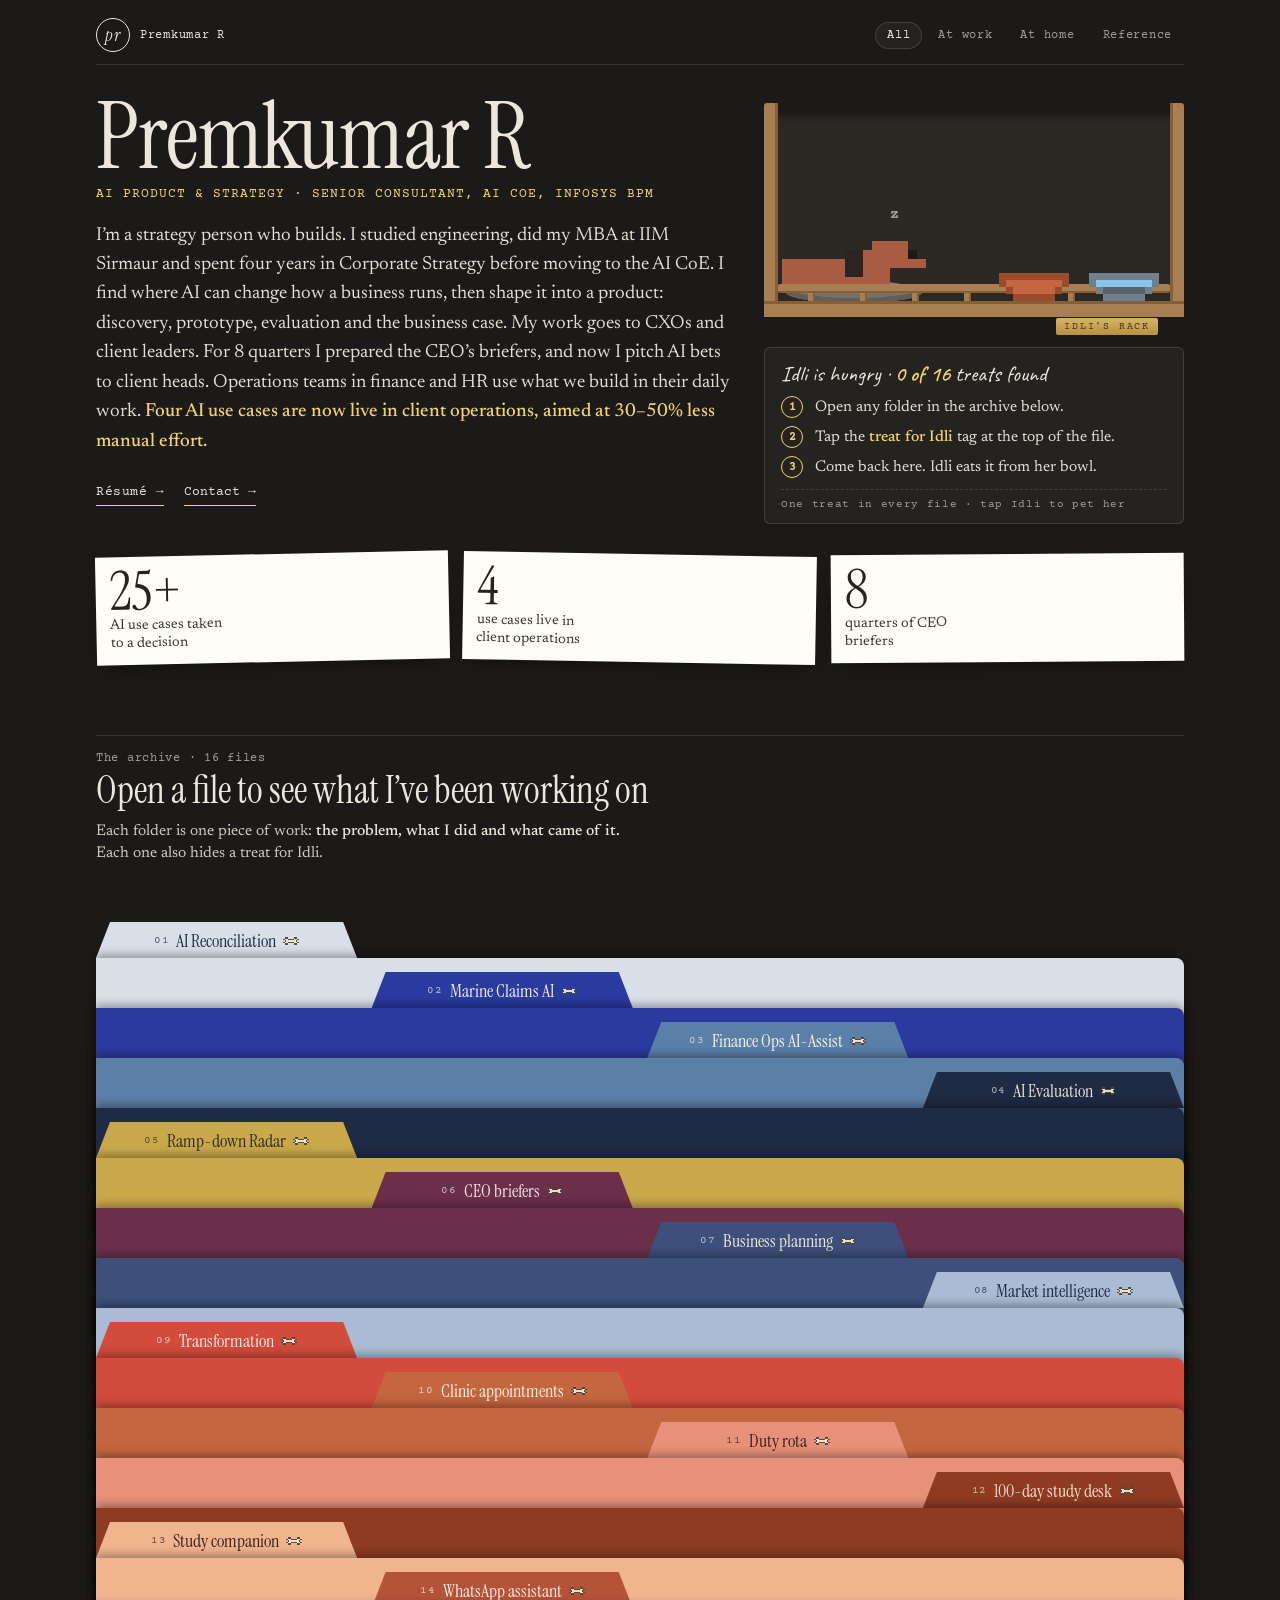
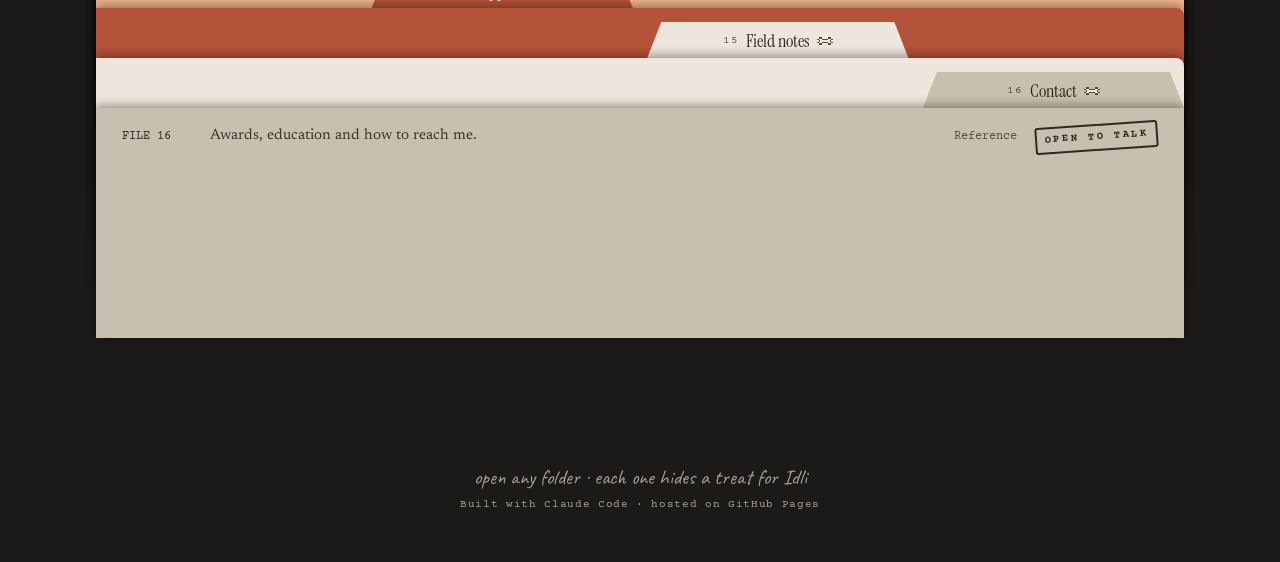
==== archive/index.html @ 4a716073 "Archive hero: one-paragraph bio level with Idli's column; proof cards in a full-width row; steadier " ====
<!doctype html>
<html lang="en">
<head>
<meta charset="utf-8">
<meta name="viewport" content="width=device-width, initial-scale=1, viewport-fit=cover">
<title>Premkumar's Files</title>
<meta name="claude:viewport-fit-sides" content="cover">
<meta name="description" content="Premkumar R — AI Product & Strategy. Senior Consultant, AI CoE at Infosys BPM. An archive of the AI products, agents, prototypes and side builds he has made, one file each.">
<meta property="og:type" content="website">
<meta property="og:title" content="Premkumar R — the files">
<meta property="og:description" content="AI products, agents and strategy at work, and small apps built at home. One file per project.">
<meta property="og:url" content="https://rpremkumar56.github.io/portfolio/archive/">
<meta name="twitter:card" content="summary">
<link rel="preconnect" href="https://fonts.googleapis.com">
<link rel="preconnect" href="https://fonts.gstatic.com" crossorigin>
<link rel="stylesheet" href="https://fonts.googleapis.com/css2?family=Caveat:wght@400;600;700&family=Courier+Prime:wght@400;700&family=Instrument+Serif:ital@0;1&family=Newsreader:ital,opsz,wght@0,6..72,400;0,6..72,500;1,6..72,400&display=swap">
<style>
/* Layout: a dark archive room. Coloured folders stack like a drawer, tabs staggered; one opens into a paper file with clipped attachments and side tabs. */
:root{
  color-scheme: dark;
  --bg:#1b1a18; --bg-2:#25231f; --line:rgba(236,230,220,.14);
  --ink-on-dark:#ece6dc; --muted:#a39d92;
  --paper:#f6f2e9; --paper-2:#fffdf8; --graphite:#3a3731; --graphite-soft:#7d776d;
  --ink:#2b3a9e; --terra:#c4663f; --receipt:#f1d36b;
  --wood:#a87e52; --wood-dark:#845f38;
  --hl:rgba(255,221,84,.62);
  --display:"Instrument Serif","Times New Roman",serif;
  --body:"Newsreader",Georgia,"Times New Roman",serif;
  --hand:"Caveat","Segoe Print","Comic Sans MS",cursive;
  --type:"Courier Prime","Courier New",monospace;
}
*{box-sizing:border-box}
html{min-height:100%}
body{margin:0;min-height:100%;background:var(--bg);color:var(--ink-on-dark);font-family:var(--body);-webkit-font-smoothing:antialiased}
body.viewing{overflow:hidden}
[hidden]{display:none!important}
button{font:inherit;color:inherit}
:focus-visible{outline:2px solid #f1d36b;outline-offset:3px}
a{color:inherit}

/* ---------- top ---------- */
.room{max-width:1120px;margin:0 auto;padding-top:calc(18px + env(safe-area-inset-top,0px));padding-bottom:calc(40px + env(safe-area-inset-bottom,0px));
  padding-left:max(16px,env(safe-area-inset-left,0px));padding-right:max(16px,env(safe-area-inset-right,0px))}
.nav{display:flex;align-items:center;justify-content:space-between;gap:12px;flex-wrap:wrap;font-family:var(--type);font-size:12px;letter-spacing:.06em;color:var(--muted);border-bottom:1px solid var(--line);padding-bottom:12px}
.mono{display:flex;align-items:center;gap:10px;color:var(--ink-on-dark)}
.mono .seal{width:34px;height:34px;border-radius:50%;border:1.5px solid currentColor;display:grid;place-items:center;font-family:var(--display);font-style:italic;font-size:17px}
.chips{display:flex;gap:4px;flex-wrap:wrap;min-width:0}
.chip{background:none;border:1px solid transparent;border-radius:999px;padding:6px 11px;cursor:pointer;color:var(--muted);font-family:var(--type);font-size:12px;letter-spacing:.06em}
.chip:hover{color:var(--ink-on-dark)}
.chip[aria-pressed="true"]{border-color:var(--line);color:var(--ink-on-dark);background:var(--bg-2)}
.resume{color:var(--ink-on-dark);text-decoration:none;border-bottom:1px solid var(--muted);padding-bottom:1px}
.hero{display:flex;justify-content:space-between;align-items:flex-start;gap:24px 32px;flex-wrap:wrap;margin-top:30px}
.hero-main{min-width:0;flex:1 1 420px}
.crumb{font-family:var(--type);font-size:12px;letter-spacing:.06em;color:var(--muted)}
.hero h1{font-family:var(--display);font-weight:400;font-size:clamp(48px,7.4vw,92px);line-height:.92;margin:0;letter-spacing:-.01em}
.role{margin:.55em 0 0;font-family:var(--type);font-size:12.5px;letter-spacing:.08em;text-transform:uppercase;color:var(--receipt)}
.bio{margin:20px 0 0;max-width:64ch;font-size:clamp(16.5px,1.6vw,19px);line-height:1.55;color:#e4ded3;text-wrap:pretty}
.bio b{font-weight:500;color:var(--receipt)}
.story{margin:22px 0 0;display:grid;gap:0;max-width:640px;border-top:1px solid var(--line)}
.story > div{display:grid;grid-template-columns:132px minmax(0,1fr);gap:18px;padding:11px 0;border-bottom:1px solid var(--line)}
.story dt{font-family:var(--type);font-size:11px;letter-spacing:.12em;text-transform:uppercase;color:var(--muted);padding-top:4px}
.story dd{margin:0;font-size:clamp(16px,1.75vw,18.5px);line-height:1.42;color:#e9e3d8}
.story dd b{font-weight:500;color:var(--receipt)}
.proof{display:flex;gap:14px;flex-wrap:wrap;margin-top:22px}
.proof-row{margin-top:30px}
.proof-row .pf{flex:1 1 0;min-width:150px}
.pf{background:var(--paper-2);color:#26231f;padding:10px 14px 12px;min-width:112px;box-shadow:0 8px 18px -10px rgba(0,0,0,.6);transform:rotate(-1.2deg)}
.pf:nth-child(2){transform:rotate(1deg)}
.pf:nth-child(3){transform:rotate(-.4deg)}
.pf-num{display:block;font-family:var(--display);font-size:clamp(40px,4.6vw,54px);line-height:.95}
.pf-lbl{display:block;font-size:14px;line-height:1.25;color:#3a3731;max-width:15ch}
.ctas{display:flex;gap:10px 20px;flex-wrap:wrap;margin-top:22px;font-family:var(--type);font-size:13px;letter-spacing:.04em}
.ctas a,.ctas button{color:var(--ink-on-dark);text-decoration:none;border:0;background:none;cursor:pointer;padding:6px 0;border-bottom:1.5px solid var(--receipt)}
.drawer-head{display:flex;align-items:baseline;justify-content:space-between;gap:8px 20px;flex-wrap:wrap;margin-top:72px;border-top:1px solid var(--line);padding-top:16px}
.drawer-head h2{font-family:var(--display);font-weight:400;font-size:clamp(28px,3.4vw,38px);margin:0}
.drawer-line{margin:6px 0 0;max-width:60ch;font-size:15.5px;line-height:1.45;color:#cfc9be}
.drawer-line b{font-weight:500;color:var(--ink-on-dark)}

/* ---------- Idli's rack ---------- */
.idli-col{flex:0 1 420px;min-width:0;width:min(420px,100%);margin-top:8px}
.rack{position:relative;width:100%;height:214px;margin-bottom:30px}
.feed{background:var(--bg-2);border:1px solid var(--line);border-radius:6px;padding:14px 16px 12px}
.steps{list-style:none;margin:10px 0 0;padding:0;display:grid;gap:8px}
.steps li{display:grid;grid-template-columns:24px minmax(0,1fr);gap:10px;align-items:baseline;font-size:15.5px;line-height:1.35;color:#e4ded3}
.steps .sn{display:inline-grid;place-items:center;width:22px;height:22px;border-radius:50%;border:1.5px solid var(--receipt);color:var(--receipt);font-family:var(--type);font-size:11.5px;font-weight:700;transform:translateY(-1px)}
.steps b{font-weight:500;color:var(--receipt)}
.feed-foot{margin:10px 0 0;padding-top:8px;border-top:1px dashed var(--line);font-family:var(--type);font-size:11px;letter-spacing:.06em;color:var(--muted)}
.rack-back{position:absolute;left:10px;right:10px;top:10px;bottom:16px;background:#2c2924;border-radius:3px 3px 0 0;box-shadow:inset 0 8px 12px -8px rgba(0,0,0,.6)}
.rack-wall{position:absolute;bottom:0;top:0;width:14px;background:var(--wood);box-shadow:inset -3px 0 0 var(--wood-dark)}
.rack-wall.l{left:0;border-radius:3px 0 0 0}
.rack-wall.r{right:0;border-radius:0 3px 0 0;box-shadow:inset 3px 0 0 var(--wood-dark)}
.rack-floor{position:absolute;left:0;right:0;bottom:0;height:16px;background:var(--wood);border-top:3px solid var(--wood-dark)}
.cushion{position:absolute;left:22px;bottom:14px;width:136px;height:22px;border-radius:50%;background:#77716a;box-shadow:inset 0 -5px 0 #625d57,inset 0 4px 0 #8d877f}
.idli{position:absolute;left:0;bottom:22px;width:144px;height:90px;padding:0;border:0;background:none;cursor:pointer;touch-action:manipulation}
.idli canvas{width:100%;height:100%;image-rendering:pixelated;image-rendering:crisp-edges;display:block}
.rail{position:absolute;left:14px;right:14px;bottom:16px;height:17px;pointer-events:none;
  background:repeating-linear-gradient(90deg,transparent 0 30px,var(--wood) 30px 35px,var(--wood-dark) 35px 37px,transparent 37px 52px)}
.rail::after{content:"";position:absolute;left:0;right:0;top:0;height:7px;background:var(--wood);border-bottom:2px solid var(--wood-dark);border-radius:2px}
.bowl{position:absolute;bottom:16px;image-rendering:pixelated;image-rendering:crisp-edges;pointer-events:none}
.bowltag{position:absolute;bottom:58px;font-family:var(--type);font-weight:700;font-size:11px;color:var(--receipt);pointer-events:none}
.treatline{margin:0;font-family:var(--hand);font-size:22px;line-height:1.15;color:var(--ink-on-dark)}
.treatline b{color:var(--receipt);font-weight:600}
.tab .tb{width:16px;height:8px;image-rendering:pixelated;flex:none;opacity:.95}
.treat{position:absolute;top:-46px;right:56px;z-index:2;display:flex;align-items:center;gap:10px;background:var(--paper-2);color:var(--graphite);border:0;cursor:pointer;
  padding:8px 14px 8px 10px;font-family:var(--hand);font-size:19px;line-height:1;box-shadow:0 6px 14px -6px rgba(0,0,0,.5);transform:rotate(-2deg);transition:transform .2s}
.treat:hover{transform:rotate(-2deg) translateY(-3px)}
.treat img{width:40px;height:20px;image-rendering:pixelated}
.treat.got{cursor:default;opacity:.6;transform:rotate(-2deg)}
.treatfly{position:fixed;z-index:9;width:40px;height:20px;image-rendering:pixelated;pointer-events:none}
.tbub{position:absolute;bottom:34px;left:50%;transform:translateX(-50%) rotate(-2deg);font-family:var(--hand);font-size:18px;color:var(--receipt);white-space:nowrap;opacity:0;transition:opacity .3s}
.tbub.show{opacity:1}
.plate{position:absolute;right:26px;bottom:-1px;transform:translateY(100%);font-family:var(--type);font-size:10px;letter-spacing:.18em;background:linear-gradient(#d6b46a,#b8913f);color:#4a3514;padding:3px 8px;border-radius:2px}
.heart{position:absolute;width:28px;height:24px;image-rendering:pixelated;pointer-events:none;animation:float 1.3s ease-out forwards}
@keyframes float{from{transform:translate(-50%,0) scale(.7);opacity:1}to{transform:translate(-50%,-70px) scale(1.1);opacity:0}}
.zz{position:absolute;font-family:var(--type);font-weight:700;font-size:15px;color:var(--muted);pointer-events:none;animation:zz 2.4s ease-in-out infinite}
@keyframes zz{0%{transform:translate(0,0);opacity:0}30%{opacity:1}100%{transform:translate(14px,-26px);opacity:0}}

/* ---------- the drawer of folders ---------- */
.drawer{position:relative;isolation:isolate;z-index:0;margin-top:56px;--step:50px;--tabh:36px;--peek:104px;--bh:230px}
.folder{position:absolute;left:0;right:0;top:0;height:var(--bh);transform:translateY(calc(var(--y,0)*1px));transition:transform .42s cubic-bezier(.2,.75,.2,1),opacity .3s;will-change:transform}
.folder .fb{position:absolute;inset:0;background:var(--c);border-radius:0 8px 0 0;box-shadow:0 -3px 10px rgba(0,0,0,.35);overflow:hidden}
.folder .tab{position:absolute;bottom:100%;left:var(--tx);width:var(--tw);height:var(--tabh);background:var(--c);color:var(--fg);border:0;cursor:pointer;
  clip-path:polygon(14px 0,calc(100% - 14px) 0,100% 100%,0 100%);display:flex;align-items:center;justify-content:center;gap:7px;padding:2px 17px 0;
  font-family:var(--display);font-size:18px;white-space:nowrap;overflow:hidden}
.tab .fno{font-family:var(--type);font-size:10.5px;letter-spacing:.08em;opacity:.75;flex:none}
.tab .tl{overflow:hidden;text-overflow:ellipsis;min-width:0}
.folder:hover .fb,.folder.peek .fb{filter:brightness(1.05)}
.folder.peek .meta,.folder.front .meta{opacity:1}
.meta{opacity:0;transition:opacity .25s;display:grid;grid-template-columns:70px minmax(0,1fr) auto auto;align-items:baseline;gap:18px;padding:16px 26px;color:var(--fg);font-family:var(--type);font-size:12px;line-height:1.45}
.meta .one{font-family:var(--body);font-size:15px;opacity:.92}
.meta .when{opacity:.75;white-space:nowrap}
.meta .open{font-family:var(--hand);font-size:19px;white-space:nowrap}
.folder .stamp{color:var(--fg);border-color:currentColor}
.drawer.filtered .folder.out{opacity:0;pointer-events:none}
.hint{margin:22px 0 0;text-align:center;font-family:var(--hand);font-size:21px;color:var(--muted)}
.foot{margin-top:8px;text-align:center;font-family:var(--type);font-size:11px;letter-spacing:.06em;color:var(--muted)}

/* stamps */
.stamp{display:inline-block;font-family:var(--type);font-weight:700;font-size:10.5px;letter-spacing:.16em;text-transform:uppercase;padding:.35em .7em;border:2px solid currentColor;border-radius:3px;transform:rotate(-4deg);white-space:nowrap}
.s-live{color:#4d6b2f}.s-proto{color:var(--ink)}.s-wait{color:var(--terra)}.s-idea{color:var(--graphite)}

/* flying folder (drawer ⇄ file) */
.flyer{position:fixed;z-index:8;border-radius:0 10px 10px 10px;box-shadow:0 30px 60px -20px rgba(0,0,0,.6);pointer-events:none;transform-origin:0 0;will-change:transform,opacity}

/* ---------- file view ---------- */
#fv{position:fixed;inset:0;z-index:6;background:var(--bg);overflow-y:auto;overscroll-behavior:contain;opacity:0;transition:opacity .28s ease;-webkit-overflow-scrolling:touch}
#fv.show{opacity:1}
.fv-wrap{max-width:1160px;margin:0 auto;padding-top:calc(14px + env(safe-area-inset-top,0px));padding-bottom:calc(120px + env(safe-area-inset-bottom,0px));
  padding-left:max(16px,env(safe-area-inset-left,0px));padding-right:max(16px,env(safe-area-inset-right,0px))}
.fv-bar{display:flex;align-items:center;justify-content:space-between;gap:10px;flex-wrap:wrap;font-family:var(--type);font-size:12px;color:var(--muted);border-bottom:1px solid var(--line);padding-bottom:10px}
.back{display:inline-flex;align-items:center;gap:8px;background:var(--ink-on-dark);color:var(--bg);border:0;border-radius:999px;cursor:pointer;font-family:var(--type);font-weight:700;font-size:13.5px;letter-spacing:.04em;padding:10px 16px 10px 12px;box-shadow:0 4px 14px rgba(0,0,0,.35)}
.back:hover{background:#fff}
.back svg{width:18px;height:18px}
.fv-bar{position:sticky;top:0;z-index:3;background:var(--bg);padding-top:calc(10px + env(safe-area-inset-top,0px));margin-top:calc(-10px - env(safe-area-inset-top,0px))}
.backlow{margin:40px auto 0;display:flex}
.fv-crumb{flex:1;min-width:0;white-space:nowrap;overflow:hidden;text-overflow:ellipsis}
.fv-head{display:grid;grid-template-columns:minmax(0,1fr) auto;gap:16px 32px;align-items:end;margin:26px 0 64px}
.fv-head h1{font-family:var(--display);font-weight:400;font-size:clamp(40px,6.6vw,80px);line-height:.95;margin:0;text-wrap:balance}
.fv-side{font-family:var(--type);font-size:12px;line-height:1.6;color:var(--muted);text-align:right}
.fv-side .stamp{margin-top:8px}
.panel-wrap{position:relative;padding-right:48px}
.panel{position:relative;background:var(--c);border-radius:0 10px 10px 10px;padding:38px clamp(18px,4vw,54px) 54px;min-height:420px}
.panel::before{content:attr(data-label);position:absolute;bottom:100%;left:0;height:34px;padding:8px 26px 0;background:var(--c);color:var(--fg);font-family:var(--display);font-size:18px;white-space:nowrap;
  clip-path:polygon(0 0,calc(100% - 14px) 0,100% 100%,0 100%);min-width:220px}
.doc{display:grid;grid-template-columns:minmax(0,1fr) 270px;gap:26px;align-items:start}
.sheet{position:relative;background:var(--paper);color:var(--graphite);padding:46px clamp(20px,4vw,48px) 52px clamp(56px,7vw,92px);box-shadow:0 2px 0 rgba(0,0,0,.06),0 18px 30px -18px rgba(0,0,0,.5);
  background-image:url("data:image/svg+xml,%3Csvg xmlns='http://www.w3.org/2000/svg' width='220' height='220'%3E%3Cfilter id='n'%3E%3CfeTurbulence type='fractalNoise' baseFrequency='.85' numOctaves='3' stitchTiles='stitch'/%3E%3CfeColorMatrix values='0 0 0 0 .35 0 0 0 0 .3 0 0 0 0 .22 0 0 0 .08 0'/%3E%3C/filter%3E%3Crect width='100%25' height='100%25' filter='url(%23n)'/%3E%3C/svg%3E")}
.sheet::before{content:"";position:absolute;left:clamp(18px,2.6vw,30px);top:34px;bottom:34px;width:12px;
  background:radial-gradient(circle,#2b3a9e 0 4.5px,transparent 5px) 0 0/12px 33.3% repeat-y;opacity:.85}
.sheet-grid{display:grid;grid-template-columns:150px minmax(0,1fr);gap:30px}
.margin{font-family:var(--type);font-size:11.5px;line-height:1.55;color:var(--graphite-soft);display:grid;gap:12px;align-content:start;padding-top:8px}
.margin b{display:block;font-weight:700;color:var(--graphite);letter-spacing:.06em;font-size:10.5px;text-transform:uppercase}
.sheet h2{font-family:var(--display);font-style:italic;font-weight:400;font-size:clamp(34px,4vw,50px);line-height:1;margin:0 0 .45em;color:#26231f}
.sheet .lede{font-size:clamp(17px,1.8vw,19.5px);line-height:1.5;margin:0 0 .9em;color:#2c2924}
.sheet p{font-size:clamp(16px,1.6vw,17.5px);line-height:1.62;margin:0 0 .9em;max-width:62ch;text-wrap:pretty}
.fileno{position:absolute;top:22px;right:22px;font-family:var(--type);font-size:12px;letter-spacing:.06em;color:var(--ink);border:1.5px solid var(--ink);padding:4px 8px;transform:rotate(2deg)}
.attach{display:grid;gap:26px;align-content:start;padding-top:28px}
.clipwrap{position:relative}
.clipwrap > svg.clip{position:absolute;top:-16px;left:28px;width:18px;height:50px;z-index:2}
.exhibits{display:grid;gap:18px}
.exhibit{position:relative;display:block;background:var(--paper-2);color:#26231f;padding:16px 18px 18px;box-shadow:0 8px 18px -8px rgba(0,0,0,.5);transform:rotate(-1.4deg)}
.exhibit:nth-child(2){transform:rotate(1.2deg)}
.exhibit:nth-child(3){transform:rotate(-.6deg)}
.exhibit.lead{margin-left:-46px;padding:20px 20px 22px}
.exhibit > svg.clip{position:absolute;top:-16px;right:26px;width:18px;height:50px}
.ex-tag{display:block;font-family:var(--type);font-size:10.5px;letter-spacing:.14em;text-transform:uppercase;color:var(--terra)}
.ex-num{display:block;font-family:var(--display);font-size:clamp(46px,5.4vw,66px);line-height:.95;margin:.12em 0 .08em;letter-spacing:-.01em;font-variant-numeric:lining-nums}
.exhibit.lead .ex-num{font-size:clamp(54px,6.6vw,84px)}
.ex-lbl{display:block;font-size:16px;line-height:1.3;color:#3a3731;text-wrap:balance}
.also{margin:0;font-family:var(--type);font-size:12.5px;line-height:1.55;color:var(--fg)}
.also b{display:block;font-weight:700;letter-spacing:.14em;text-transform:uppercase;font-size:10.5px;opacity:.7;margin-bottom:2px}
.receipt{position:relative;background:var(--receipt);color:#2f2a1c;padding:16px 16px 18px;font-family:var(--type);font-size:12px;line-height:1.45;transform:rotate(1.6deg);box-shadow:0 6px 14px -6px rgba(0,0,0,.45);margin-left:-44px}
.receipt::after{content:"";position:absolute;left:0;right:0;bottom:-7px;height:7px;background:linear-gradient(-45deg,transparent 5px,var(--receipt) 0) 0 0/10px 10px repeat-x,linear-gradient(45deg,transparent 5px,var(--receipt) 0) 0 0/10px 10px repeat-x}
.receipt .rh{display:flex;justify-content:space-between;font-weight:700;letter-spacing:.14em;border-bottom:1px dashed rgba(47,42,28,.5);padding-bottom:6px;margin-bottom:6px}
.receipt dl{margin:0}
.receipt .row{display:grid;grid-template-columns:minmax(0,1fr) auto;gap:8px;align-items:baseline;padding:2px 0}
.receipt dd{margin:0;overflow:hidden;white-space:nowrap}
.receipt dd::after{content:" ................................................................";opacity:.45}
.receipt dt{font-weight:700;font-variant-numeric:tabular-nums}
.receipt .rf{border-top:1px dashed rgba(47,42,28,.5);margin-top:6px;padding-top:6px;text-align:center;letter-spacing:.1em;font-size:11px}
.figure{background:var(--paper-2);padding:12px 12px 10px;transform:rotate(-2deg);box-shadow:0 6px 14px -6px rgba(0,0,0,.45);color:var(--graphite)}
.figure .frame{aspect-ratio:4/3;display:grid;place-items:center;background:#f3efe6;position:relative;overflow:hidden}
.figure .frame::before{content:"";position:absolute;inset:16% 12% 18% 14%;background:var(--tint);opacity:.35;transform:rotate(-3deg)}
.figure svg.dd{width:90%;position:relative}
.figure figcaption{font-family:var(--type);font-size:10.5px;letter-spacing:.04em;color:var(--graphite-soft);margin-top:8px}
.card-note{background:var(--paper-2);color:var(--ink);font-family:var(--hand);font-size:22px;line-height:1.15;padding:14px 16px 16px;transform:rotate(-1.2deg);box-shadow:0 6px 14px -6px rgba(0,0,0,.45);
  background-image:repeating-linear-gradient(transparent 0 25px,rgba(43,58,158,.2) 25px 26px);background-position:0 12px}
.sidetabs{position:absolute;top:28px;right:0;width:48px;display:flex;flex-direction:column;gap:6px}
.stab{writing-mode:vertical-rl;height:150px;width:44px;border:0;cursor:pointer;background:var(--c);color:var(--fg);font-family:var(--display);font-size:16px;
  border-radius:0 10px 10px 0;padding:10px 0;white-space:nowrap;overflow:hidden;text-overflow:ellipsis;opacity:.92;transition:transform .2s}
.stab:hover{transform:translateX(3px);opacity:1}
.stab[aria-current="true"]{opacity:1;box-shadow:inset 3px 0 0 rgba(0,0,0,.2)}
.fv-nav{display:flex;justify-content:space-between;gap:12px;margin-top:34px;font-family:var(--type);font-size:12.5px}
.fv-nav button{background:none;border:0;cursor:pointer;color:var(--ink-on-dark);padding:8px 0;text-align:left;max-width:48%}
.fv-nav button:last-child{text-align:right}
.fv-nav button:disabled{opacity:.25;cursor:default}
.fv-nav small{display:block;color:var(--muted);letter-spacing:.06em}
.trailbar{position:fixed;left:0;right:0;bottom:0;z-index:7;display:flex;flex-direction:column;align-items:center;gap:2px;padding-bottom:calc(8px + env(safe-area-inset-bottom,0px));padding-top:6px;
  background:linear-gradient(transparent,rgba(27,26,24,.95) 40%);pointer-events:none}
.trail{position:relative;width:clamp(180px,46vw,460px);height:46px}
.tline{position:absolute;left:-6px;right:-6px;bottom:10px;height:6px;background:url("data:image/svg+xml,%3Csvg xmlns='http://www.w3.org/2000/svg' width='60' height='6' viewBox='0 0 60 6'%3E%3Cpath d='M0 3.4C9 2.4 15 4 24 3.2S40 2.2 48 3.5 56 3 60 3.2' fill='none' stroke='%23a39d92' stroke-width='1.2' stroke-linecap='round'/%3E%3C/svg%3E") repeat-x;background-size:60px 6px}
.tick{position:absolute;bottom:8px;width:1.4px;height:9px;background:var(--muted);transform:translateX(-50%) rotate(5deg);opacity:.6}
.tick.seen{background:var(--receipt);opacity:1}
.tdog{position:absolute;bottom:13px;left:0;transform:translateX(-50%);transition:left .75s cubic-bezier(.4,.1,.3,1)}
.tdog img{width:40px;height:25px;image-rendering:pixelated;display:block}
.tdog.right img{transform:scaleX(-1)}
.tmeta{font-family:var(--type);font-size:11px;color:var(--muted);letter-spacing:.06em}
.tip{font-family:var(--hand);font-size:18px;color:var(--muted);min-height:1.1em}
.map svg{width:100%;height:auto;display:block}
.map svg text{font-family:var(--hand);fill:#34312c}
.creds h3{font-family:var(--type);font-weight:700;font-size:11px;letter-spacing:.16em;text-transform:uppercase;color:var(--terra);margin:1.2em 0 .4em}
.creds p{margin:0 0 .35em}
.creds a{color:var(--ink)}
.nojs{max-width:720px;margin:24px auto;padding:0 16px;font-size:17px;line-height:1.5}
.nojs h2{font-family:var(--display);font-weight:400;font-size:30px;margin:1.2em 0 .3em}

@media (max-width:820px){
  .doc{grid-template-columns:minmax(0,1fr)}
  .attach{grid-template-columns:repeat(auto-fit,minmax(min(100%,240px),1fr));padding-top:0}
  .receipt{margin-left:0}
  .exhibit.lead{margin-left:0}
  .exhibits{grid-template-columns:repeat(auto-fit,minmax(min(100%,220px),1fr))}
  .sheet-grid{grid-template-columns:minmax(0,1fr);gap:14px}
  .margin{grid-template-columns:repeat(auto-fit,minmax(130px,1fr));padding-top:0}
  .panel-wrap{padding-right:0}
  .sidetabs{position:static;width:auto;flex-direction:row;overflow-x:auto;margin-top:14px;padding-bottom:4px}
  .stab{writing-mode:horizontal-tb;height:40px;width:auto;flex:none;padding:0 16px;border-radius:0 0 10px 10px;max-width:220px}
  .fv-head{grid-template-columns:minmax(0,1fr)}
  .fv-side{text-align:left}
  .tip{display:none}
}
@media (max-width:640px){
  .nav{flex-wrap:nowrap;gap:10px}
  .mono{flex:none}
  .mono .name{display:none}
  .chips{flex-wrap:nowrap;overflow-x:auto;scrollbar-width:none;-webkit-mask-image:linear-gradient(90deg,#000 85%,transparent)}
  .chips::-webkit-scrollbar{display:none}
  .chip{flex:none}
  .hero{margin-top:20px}
  .rack{height:108px;margin-bottom:30px}
  .idli-col{width:100%;flex-basis:100%;margin-top:0}
  .cushion{width:100px}
  .proof{gap:10px}
  .story > div{grid-template-columns:minmax(0,1fr);gap:2px;padding:10px 0}
  .story dt{padding-top:0}
  .pf{min-width:0;flex:1 1 0;padding:9px 10px 10px}
  .pf-lbl{font-size:12.5px}
  .drawer-head{margin-top:52px}
  .treat{position:static;margin:0 0 14px;transform:none}
  .treat:hover{transform:none}
  .drawer{--step:54px;--peek:0px;--bh:150px}
  .meta{grid-template-columns:minmax(0,1fr) auto;gap:6px 12px;padding:14px 16px}
  .meta .fn,.meta .open{display:none}
  .folder .tab{font-size:17px}
  .rack{width:100%}
  .panel{padding:30px 14px 34px}
  .sheet{padding:40px 18px 36px 44px}
  .sheet::before{left:14px}
  .fileno{top:12px;right:12px}
}
@media (prefers-reduced-motion:reduce){
  *,*::before,*::after{animation-duration:.01s!important;transition-duration:.01s!important}
}
</style>
</head>
<body>
<main class="room" id="room">
  <nav class="nav" aria-label="Archive">
    <span class="mono"><span class="seal">pr</span><span class="name">Premkumar R</span></span>
    <span class="chips" role="group" aria-label="Show files">
      <button type="button" class="chip" data-col="all" aria-pressed="true">All</button>
      <button type="button" class="chip" data-col="work" aria-pressed="false">At work</button>
      <button type="button" class="chip" data-col="home" aria-pressed="false">At home</button>
      <button type="button" class="chip" data-col="ref" aria-pressed="false">Reference</button>
    </span>
  </nav>
  <div class="hero">
    <div class="hero-main">
      <h1>Premkumar R</h1>
      <p class="role">AI Product &amp; Strategy · Senior Consultant, AI CoE, Infosys BPM</p>
      <p class="bio">I’m a strategy person who builds. I studied engineering, did my MBA at IIM Sirmaur and spent four years in Corporate Strategy before moving to the AI CoE. I find where AI can change how a business runs, then shape it into a product: discovery, prototype, evaluation and the business case. My work goes to CXOs and client leaders. For 8 quarters I prepared the CEO’s briefers, and now I pitch AI bets to client heads. Operations teams in finance and HR use what we build in their daily work. <b>Four AI use cases are now live in client operations, aimed at 30–50% less manual effort.</b></p>
      <div class="ctas"><a href="https://rpremkumar56.github.io/portfolio/work.html">Résumé →</a><button type="button" id="contactCta">Contact →</button></div>
    </div>
    <aside class="idli-col" aria-label="Idli the pixel dachshund">
    <div class="rack" id="rack">
      <div class="rack-back"></div><div class="cushion"></div>
      <button type="button" class="idli" id="idli" aria-label="Pet Idli, the pixel dachshund"><canvas id="idliCanvas" width="16" height="10"></canvas></button>
      <div class="bowls-slot"></div><div class="rail"></div><div class="rack-wall l"></div><div class="rack-wall r"></div><div class="rack-floor"></div>
      <canvas class="bowl" id="bowlFood" width="12" height="6" aria-hidden="true"></canvas><canvas class="bowl" id="bowlWater" width="12" height="6" aria-hidden="true"></canvas><span class="bowltag" id="bowlTag"></span>
      <span class="plate">IDLI'S RACK</span>
    </div>
    <div class="feed">
      <p class="treatline" id="treatLine" aria-live="polite"></p>
      <ol class="steps">
        <li><span class="sn">1</span><span>Open any folder in the archive below.</span></li>
        <li><span class="sn">2</span><span>Tap the <b>treat for Idli</b> tag at the top of the file.</span></li>
        <li><span class="sn">3</span><span>Come back here. Idli eats it from her bowl.</span></li>
      </ol>
      <p class="feed-foot">One treat in every file · tap Idli to pet her</p>
    </div>
    </aside>
  </div>
      <div class="proof proof-row" aria-label="In numbers">
        <div class="pf"><span class="pf-num">25+</span><span class="pf-lbl">AI use cases taken to a decision</span></div>
        <div class="pf"><span class="pf-num">4</span><span class="pf-lbl">use cases live in client operations</span></div>
        <div class="pf"><span class="pf-num">8</span><span class="pf-lbl">quarters of CEO briefers</span></div>
      </div>

  <div class="drawer-head"><div><div class="crumb" id="crumb">The archive · 16 files</div><h2 id="heroTitle">Open a file to see what I’ve been working on</h2><p class="drawer-line" id="heroText"></p></div></div>
  <section class="drawer" id="drawer" aria-label="Files"></section>
  <p class="hint" id="hint">open any folder · tap Idli to say hello</p>
  <p class="foot">Built with Claude Code · hosted on GitHub Pages</p>
</main>

<section id="fv" hidden aria-label="File">
  <div class="fv-wrap">
    <div class="fv-bar">
      <button type="button" class="back" id="closeBtn"><svg viewBox="0 0 24 24" fill="none" stroke="currentColor" stroke-width="2.2" stroke-linecap="round" stroke-linejoin="round"><path d="M15 18l-6-6 6-6"/></svg>All files</button>
      <span class="fv-crumb" id="fvCrumb"></span>
    </div>
    <div class="fv-head"><h1 id="fvTitle"></h1><div class="fv-side" id="fvSide"></div></div>
    <div class="panel-wrap"><button type="button" class="treat" id="treatBtn" hidden><img alt="" id="treatImg"><span id="treatTxt">a treat for Idli · tap to keep it</span></button><div class="panel" id="panel"><div class="doc" id="doc"></div></div><nav class="sidetabs" id="sidetabs" aria-label="Other files in this drawer"></nav></div>
    <div class="fv-nav"><button type="button" id="prevBtn"></button><button type="button" id="nextBtn"></button></div>
    <button type="button" class="back backlow" id="closeBtn2"><svg viewBox="0 0 24 24" fill="none" stroke="currentColor" stroke-width="2.2" stroke-linecap="round" stroke-linejoin="round"><path d="M15 18l-6-6 6-6"/></svg>Back to all files</button>
  </div>
  <div class="trailbar" aria-hidden="true">
    <div class="trail"><div class="tline"></div><div id="tmarks"></div><div class="tdog" id="tdog"><img id="tdogImg" alt=""><span class="tbub" id="tbub"></span></div></div>
    <div class="tmeta" id="tmeta"></div>
    <div class="tip" id="tip"></div>
  </div>
</section>

<noscript>
  <div class="nojs">
    <h2>At work</h2><p>Senior Consultant, AI CoE at Infosys BPM (Feb 2026 – now). I lead an AI Squad: 9 accounts, 25+ use cases, 20 prototypes. Files: AI Reconciliation (live in 4 use cases), Marine Claims AI, Finance Ops AI-Assist, multilingual AI evaluation in 5 languages, Ramp-down Radar. Corporate Strategy (May 2022 – Jan 2026): CEO briefers for 8 quarters, $1.5B+ business planning, a market intelligence system for 20+ accounts, a $10M+ transformation programme.</p>
    <h2>At home</h2><p>Clinic appointment and rota web apps, two learning apps and a WhatsApp clinic assistant, built with Claude Code and hosted on GitHub.</p>
    <p><a href="https://rpremkumar56.github.io/portfolio/work.html">Read the résumé edition</a> · r.premkumar96@gmail.com</p>
  </div>
</noscript>

<script>
(() => {
"use strict";
const REDUCED = matchMedia("(prefers-reduced-motion: reduce)").matches;
const COARSE = matchMedia("(pointer: coarse)").matches;
const INK = "#2b3a9e", GRAPHITE = "#3a3731";
const RESUME = "https://rpremkumar56.github.io/portfolio/work.html";
const $ = s => document.querySelector(s);

/* ================= CONTENT =================
   One entry per file. Thin files stay thin: a brief and, only if we have them, numbers, a figure and a note. */
const COLS = {
  work:{name:"At work", line:"Since Feb 2026 I lead a cross-functional AI Squad in the AI CoE at Infosys BPM: <b>9 accounts, 25+ use cases, 20 prototypes</b>. Before that, four years in Corporate Strategy next to the CXO office."},
  home:{name:"At home", line:"Small apps I built after hours for people I know. Each one <b>replaced paper or a habit</b>. Built with Claude Code, hosted on GitHub."},
  ref: {name:"Reference", line:"What I work with, and how to reach me."}
};
const ALL_LINE = "Each folder is one piece of work: <b>the problem, what I did and what came of it.</b> Each one also hides a treat for Idli.";
const F = [
 {col:"work", title:"AI Reconciliation", tab:"AI Reconciliation", one:"A reusable product that reconciles finance documents with AI and auditable rules.", when:"AI CoE · 2026", status:["Live","live"], c:"#d9dfe8", fg:"#1f2a44", pic:"recon", cap:"two ledgers, one rulebook",
  margin:[["Role","Co-creator"],["Team","AI CoE"],["Used in","Finance operations"]],
  body:["I co-created a reusable product for finance operations. AI extracts the data from documents. Configurable rules then reconcile it, and every decision leaves an audit trail.",
        "The same product now runs across many workflows. Each team changes the rules, not the code. Four use cases are live in client operations."],
  facts:[["4","use cases live in client operations"],["~16","workflows across 9 accounts"],["30–50%","target effort reduction"]], also:["6+ POCs delivered"]},
 {col:"work", title:"Marine Claims AI", tab:"Marine Claims AI", one:"Human-in-the-loop agents that calculate and explain contract deadlines.", when:"AI CoE · 2026", status:["Prototype","proto"], c:"#2b3a9e", fg:"#f3efe6", pic:"agents", cap:"the agent drafts, a person decides",
  margin:[["Role","Prototyped and pitched"],["Process","Marine claims"]],
  body:["A marine claims team handles more than 300 cases a month. Each case carries contract deadlines, and a missed deadline costs money.",
        "I prototyped and pitched human-in-the-loop AI agents. They calculate each contract deadline and explain how they got it. They also organise the correspondence for every case. A person reviews and decides."],
  facts:[["300+","claims cases a month"],["~$0.8M","annual time-bar exposure"]], note:"the agent drafts, a person decides"},
 {col:"work", title:"Finance Ops AI-Assist", tab:"Finance Ops AI-Assist", one:"Two AI-assist products for invoice processing and vendor queries.", when:"AI CoE · 2026", status:["Prototype","proto"], c:"#5c7fa8", fg:"#f6f3ec", pic:"recon", cap:"invoice in, answer out",
  margin:[["Role","Defined and pitched"],["Process","Invoices, vendor queries"]],
  body:["I defined and pitched two AI-assist products: one for invoice processing and one for vendor queries.",
        "They validate documents, classify cases and rank them by SLA. They retrieve answers from the ERP and draft replies in several languages."],
  facts:[["~41%","projected time saving"],["~20","FTE of effort"]], also:["2 products: invoices and vendor queries"]},
 {col:"work", title:"Testing AI in five languages", tab:"AI Evaluation", one:"An evaluation design for a live HR AI solution across five European languages.", when:"AI CoE · 2026", status:["Live","live"], c:"#1f2a44", fg:"#e9e4da", pic:"langs", cap:"same question, five languages",
  margin:[["Role","Designed the evaluation"],["Channels","Email, documents, tickets, calls"]],
  body:["A live HR AI solution handled emails, documents, tickets and live calls in five European languages. I designed how we evaluate it.",
        "I built risk-based test sets and graded each error by severity. I added human-validation controls and rollout gates. Each gate links to a real operational decision: go, hold or roll back."],
  facts:[["5","European languages"],["4","channels: email, documents, tickets, calls"]], note:"a metric is only useful if it changes a decision"},
 {col:"work", title:"Ramp-down Radar", tab:"Ramp-down Radar", one:"An AI prototype that flags client accounts at risk of ramping down.", when:"AI CoE · 2026", status:["Pending sponsor","wait"], c:"#c9a84a", fg:"#2d2a25", pic:"radar", cap:"signals before the numbers move",
  margin:[["Role","Built the prototype"],["Data","Synthetic only, by design"],["Next","Real-data pilot"]],
  body:["Some client accounts ramp down even when delivery looks smooth. Leadership wanted to see this earlier.",
        "I built an AI prototype that flags accounts at risk. It combines account signals with an external-event monitor that watches public news about each client.",
        "I validated it on synthetic data. A pilot on real data waits for sponsor approval, because client data stays inside approved tools."],
  note:"built on synthetic data first, on purpose"},
 {col:"work", title:"CEO briefers", tab:"CEO briefers", one:"Quarterly CEO briefers, board decks and investor narratives.", when:"Corporate Strategy · 2022–26", status:["Done","idea"], c:"#6b2f4a", fg:"#f3e6ea", pic:"strategy", cap:"eight quarters in a row",
  margin:[["Role","Prepared the briefers"],["With","CXO office, business heads"]],
  body:["For eight quarters in a row, I worked with the CXO office and the business heads. Each quarter I prepared the CEO briefers, the board presentations and investor-ready narratives."],
  facts:[["8","consecutive quarters of CEO briefers"]]},
 {col:"work", title:"Business planning", tab:"Business planning", one:"Business planning and financial modelling for $1.5B+ of revenue.", when:"Corporate Strategy · 2022–26", status:["Done","idea"], c:"#3d4f7a", fg:"#efe9dc", pic:"strategy", cap:"the plan behind the plan",
  margin:[["Role","Led the planning"],["With","40+ global stakeholders"]],
  body:["I led business planning and financial modelling for revenue projections of more than $1.5B. The work involved more than 40 stakeholders across the globe."],
  facts:[["$1.5B+","in revenue projections"],["40+","global stakeholders"]]},
 {col:"work", title:"Market intelligence", tab:"Market intelligence", one:"An automated intelligence system that feeds CXO newsletters.", when:"Corporate Strategy · 2022–26", status:["Done","idea"], c:"#a9bcd3", fg:"#1f2a44", pic:"radar", cap:"accounts and industries, every day",
  margin:[["Role","Built the system"],["Readers","CXOs"]],
  body:["I built an automated intelligence system that covers more than 20 key accounts and their industries. It powers daily and monthly newsletters for the CXOs."],
  facts:[["20+","key accounts covered"]], also:["Daily and monthly CXO newsletters"]},
 {col:"work", title:"Enterprise transformation", tab:"Transformation", one:"A $10M+ cost programme and two organisational redesigns.", when:"Corporate Strategy · 2022–26", status:["Done","idea"], c:"#d24b3c", fg:"#fbeee8", pic:"strategy", cap:"cost down, margin up",
  margin:[["Role","Directed the programme"],["Scope","20,000+ employees"]],
  body:["I directed a cost optimisation programme of more than $10M and two organisational redesigns. Together they affected more than 20,000 employees.",
        "The results were about 16% savings year on year, faster financial reporting and a 100% margin improvement in the targeted units."],
  facts:[["$10M+","cost optimisation programme"],["20,000+","employees affected"],["~16%","savings year on year"]], also:["About $450K saved","100% margin improvement in targeted units"]},
 {col:"home", title:"The paper register", tab:"Clinic appointments", one:"A multi-user web app that replaces a dental clinic's paper register.", when:"Independent build", status:["Built","proto"], c:"#c4663f", fg:"#fbf1e6", pic:"calendar", cap:"two chairs, thirty-minute slots",
  margin:[["Users","Receptionist, assistants"],["Device","Phones"],["Built with","Claude Code"]],
  body:["The clinic booked every patient in a paper register. I built a multi-user web app to replace it.",
        "The receptionist and the assistants log in on their phones. They see booked and free slots for each chair, book specialists and mark shows and no-shows.",
        "The rules came from the front desk. Walk-ins go into a free gap or join the end of the queue. A late specialist shifts the next appointments. A no-show is marked after 15 minutes and can be undone."],
  facts:[["2","chairs, booked in 30-minute slots"]], also:["Open 10 AM to 9 PM","No-shows marked after 15 minutes"]},
 {col:"home", title:"The duty sheet", tab:"Duty rota", one:"A phone-first rota for the clinic's dental assistants.", when:"Independent build", status:["In use","live"], c:"#e8917a", fg:"#3a2018", pic:"rota", cap:"who is on which chair today",
  margin:[["User","The person in charge"],["Hosted on","GitHub Pages"]],
  body:["The duty sheet for the assistants lived on paper. I built a phone-first rota app.",
        "The app suggests the rota. The person in charge changes any slot by hand. The data stays on her phone, with backup files."],
  note:"semi-automatic beats fully automatic when people know things the app does not"},
 {col:"home", title:"A 100-day study desk", tab:"100-day study desk", one:"The app I study AI and system architecture with, one hour a day.", when:"Independent build", status:["In use","live"], c:"#8e3b22", fg:"#f3e2d2", pic:"desk", cap:"one hour a day",
  margin:[["User","Me"],["AI","Gemini API"],["Hosted on","GitHub Pages"]],
  body:["I wanted to get deep into AI and system architecture in 100 days, one hour a day. I built the app I study with.",
        "It has lessons, diagrams, quizzes, mock interviews and daily puzzles, and it tracks my progress. It is my start screen every morning."],
  facts:[["100","days, one hour a day"]]},
 {col:"home", title:"A study companion", tab:"Study companion", one:"A phone study site for a family member's entrance exam.", when:"Independent build", status:["Built","proto"], c:"#f0b48f", fg:"#3a2018", pic:"books", cap:"plan, notes, tests",
  margin:[["Device","iPhone"]],
  body:["A family member is preparing for a competitive entrance exam, with study time in short blocks. I built a hosted study site for her phone with the plan, notes, mock tests and visual summaries."]},
 {col:"home", title:"On the workbench", tab:"WhatsApp assistant", one:"A WhatsApp assistant for clinic appointments and reminders, being rebuilt.", when:"Independent build", status:["In build","wait"], c:"#b5523a", fg:"#fbf1e6", pic:"phone", cap:"reminders where patients already are",
  margin:[["Stack","WhatsApp Cloud API, FastAPI"]],
  body:["My first version booked appointments and sent reminders. It stalled on business-profile verification.",
        "I am rebuilding it from scratch. This time I start with the approval path, not the code."],
  note:"the platform rules are part of the product"},
 {col:"ref", kind:"map", title:"Field notes", tab:"Field notes", one:"What I work with, drawn as rulers.", when:"Reference", status:["Draft","idea"], c:"#ece6dc", fg:"#2d2a25", margin:[["Read it as","one tick per level of hands-on depth"]]},
 {col:"ref", kind:"creds", title:"Contact & credentials", tab:"Contact", one:"Awards, education and how to reach me.", when:"Reference", status:["Open to talk","live"], c:"#c9bfae", fg:"#2d2a25", margin:[["Based in","Bangalore"]]}
];
F.forEach((f,i)=>{ f.i=i; f.no=String(i+1).padStart(2,"0"); f.id="f-"+f.no; });
const SKILLS = [["Business planning & modelling",5],["CEO briefers & board decks",5],["Market intelligence",4],["AI product discovery",4],["Rapid prototyping",4],
  ["AI evaluation design",4],["Agentic workflows",3],["Claude Code & MCP",3],["Power BI & Excel",4],["Python",2]];

/* ================= PIXEL ART ================= */
const PIX = {
  walkA:["................","..BKBB..........",".KBBBBBEE......T","BBBBBBBEE.....T.","....BBBEEBBBBBB.","....BBBEEBBBBBBB","....BBBBBBBBBBBB","....BB.......BB.","....BB.......BB.","................"],
  walkB:["................","..BKBB..........",".KBBBBBEE......T","BBBBBBBEE.....T.","....BBBEEBBBBBB.","....BBBEEBBBBBBB","....BBBBBBBBBBBB",".....BB.....BB..","......B......B..","................"],
  sleep:["................","................","................","................","..BBBB..........",".KBBBBBEE.......","BBBBBBBEEBBBBBBT","....BBBEEBBBBBBT","....BBBBBBBBBBBB","................"],
  happyA:["...............T","..BBBB........T.",".KBBBBBEE.....T.","BBBBBBBEE.......","....BBBEEBBBBBB.","....BBBEEBBBBBBB","....BBBBBBBBBBBB","....BB.......BB.","....BB.......BB.","................"],
  happyB:["................","..BBBB..........",".KBBBBBEE.......","BBBBBBBEE......T","....BBBEEBBBBBBT","....BBBEEBBBBBBB","....BBBBBBBBBBBB","....BB.......BB.","....BB.......BB.","................"],
  eatA:["................","................","...............T","..BKBB........T.",".KBBBBBEEBBBBBB.","BBBBBBBEEBBBBBBB","....BBBBBBBBBBBB","....BB.......BB.","....BB.......BB.","................"],
  eatB:["................","................","...............T","..BKBB........T.",".KBBBBBEEBBBBBB.","BB.BBBBEEBBBBBBB","....BBBBBBBBBBBB","....BB.......BB.","....BB.......BB.","................"],
  heart:[".HH.HH.","HHHHHHH","HHHHHHH",".HHHHH.","..HHH..","...H..."],
  bone:[".OO....OO.","OWWOOOOWWO",".OWWWWWWO.","OWWOOOOWWO",".OO....OO."]
};
const BOWL_FOOD = n => [ n>=3?"....CCCC....":"............", n>=1?("..CCCC"+(n>=2?".CCCC.":"......")):"............", ".RRRRRRRRRR.", ".RTTTTTTTTR.", "..RTTTTTTR..", "...RRRRRR..." ];
const BOWL_WATER = [ "............", "............", ".rrrrrrrrrr.", ".rAAAAAAAAr.", "..rGGGGGGr..", "...rrrrrr..." ];
const PCOL = {B:"#a85d42", K:"#1d1a18", E:"#2a2522", T:"#a85d42", H:"#e0584a", W:"#f3e7cc", O:"#4a4741"};
const BCOL = {C:"#f3e7cc", R:"#9a4b2c", T:"#c4663f", r:"#6f7f8c", A:"#8cc4e6", G:"#56636d"};
function pixCanvas(rows, sc=1, c, pal=PCOL){ const w=rows[0].length, h=rows.length; c=c||document.createElement("canvas"); c.width=w*sc; c.height=h*sc;
  const g=c.getContext("2d"); if(!g) return c; g.clearRect(0,0,c.width,c.height);
  rows.forEach((r,y)=>[...r].forEach((ch,x)=>{ if(pal[ch]){ g.fillStyle=pal[ch]; g.fillRect(x*sc,y*sc,sc,sc);} })); return c; }
const PURL = {}; Object.keys(PIX).forEach(k=>{ try{ PURL[k]=pixCanvas(PIX[k],4).toDataURL(); }catch(e){ PURL[k]=""; } });

/* ================= DOODLES ================= */
function doodle(name, ink = INK){
  const S = `fill="none" stroke="${ink}" stroke-width="1.7" stroke-linecap="round" stroke-linejoin="round"`;
  const FL = (c,o=.35) => `fill="${c}" fill-opacity="${o}" stroke="none"`;
  const lines = (x,y,w,n,g=7) => Array.from({length:n},(_,i)=>`<path d="M${x} ${y+i*g} h${w*(i%3===2?.6:1)}"/>`).join("");
  const parts = {
    recon:`<g ${S}><rect x="14" y="14" width="50" height="80"/>${lines(20,26,38,8,8)}<rect x="96" y="14" width="50" height="80"/>${lines(102,26,38,8,8)}<path d="M64 30h32M64 54h32M64 78h32" stroke-dasharray="3 4"/><path d="M75 26l4 5 7-9M75 50l4 5 7-9M75 74l4 5 7-9"/></g>`,
    agents:`<g ${S}><circle cx="38" cy="34" r="11"/><path d="M20 76c2-16 34-16 36 0"/><rect x="100" y="22" width="40" height="32" rx="4"/><circle cx="112" cy="38" r="2.5"/><circle cx="128" cy="38" r="2.5"/><path d="M120 22v-8M120 12h.1"/><path d="M58 40h36M88 35l6 5-6 5M94 58H60M66 53l-6 5 6 5"/><rect x="100" y="64" width="30" height="28"/>${lines(105,72,20,3,6)}</g>`,
    langs:`<g ${S}><path d="M12 16h52v26H30l-8 8v-8H12z"/><path d="M76 10h60v24h-40l-8 8v-8H76z"/><path d="M26 58h46v24H40l-8 8v-8h-6z"/><path d="M86 50h58v26h-12v8l-8-8H86z"/>${lines(20,25,34,2,8)}${lines(84,18,42,2,8)}${lines(32,66,32,2,8)}${lines(94,59,40,2,8)}</g>`,
    radar:`<g ${S}><circle cx="80" cy="56" r="42"/><circle cx="80" cy="56" r="28"/><circle cx="80" cy="56" r="14"/><path d="M80 56l30-30"/><path d="M38 56h84M80 14v84" stroke-dasharray="2 5"/></g><g ${FL(ink,.9)}><circle cx="102" cy="40" r="3.5"/><circle cx="62" cy="74" r="2.5"/><circle cx="96" cy="78" r="2.5"/></g><circle cx="102" cy="40" r="9" ${S}/>`,
    strategy:`<g ${S}><path d="M18 92h126M18 92V14"/><rect x="28" y="66" width="14" height="26"/><rect x="50" y="58" width="14" height="34"/><rect x="72" y="48" width="14" height="44"/><rect x="94" y="36" width="14" height="56"/><rect x="116" y="22" width="14" height="70"/><path d="M26 54C60 44 88 30 132 12M124 10l9 1-4 8"/></g>`,
    calendar:`<g ${S}><rect x="16" y="14" width="128" height="80"/><path d="M16 28h128M80 14v80"/>${Array.from({length:6},(_,i)=>`<path d="M16 ${40+i*9}h128"/>`).join("")}</g><g ${FL(ink,.5)}><rect x="18" y="41" width="60" height="7"/><rect x="82" y="59" width="60" height="7"/><rect x="18" y="68" width="60" height="7"/></g>`,
    rota:`<g ${S}><rect x="14" y="14" width="132" height="80"/><path d="M14 30h132M54 14v80M84 14v80M114 14v80"/>${[44,58,72,86].map(y=>`<path d="M20 ${y}h28"/>`).join("")}<path d="M63 40l5 6 8-10M93 54l5 6 8-10M123 40l5 6 8-10M63 68l5 6 8-10M123 82l5 6 8-10"/><path d="M93 66l10 10M103 66l-10 10"/></g>`,
    desk:`<g ${S}><path d="M14 80c22-8 44-8 66 0 22-8 44-8 66 0V40c-22-8-44-8-66 0-22-8-44-8-66 0z"/><path d="M80 40v40"/>${lines(22,48,48,3,8)}${lines(88,48,48,3,8)}<path d="M120 36V14l-16-6M104 8l-14 10h20z"/></g>`,
    books:`<g ${S}><rect x="22" y="58" width="110" height="14"/><rect x="30" y="44" width="96" height="14"/><rect x="18" y="72" width="120" height="16"/><path d="M38 30h70l-6 14H44z"/></g>`,
    phone:`<g ${S}><rect x="54" y="8" width="52" height="94" rx="7"/><path d="M74 14h12"/><path d="M62 26h28v14H66l-4 4z"/><path d="M98 50H72v14h22l4 4z"/><path d="M62 74h24v12H66l-4 4z"/></g>`,
    moon:`<g ${S}><circle cx="122" cy="28" r="20"/><circle cx="114" cy="22" r="4"/><circle cx="128" cy="34" r="3"/>${[0,1,2,3,4,5].map(i=>`<ellipse cx="${28+i*12}" cy="${94-i*12}" rx="12" ry="4.5"/>`).join("")}<path d="M96 36l-12 12" stroke-dasharray="2 4"/></g>`,
    reel:`<g ${S}><rect x="34" y="8" width="50" height="94" rx="7"/><path d="M52 44v20l17-10z"/><path d="M100 90V60M114 90V44M128 90V30"/><path d="M96 92h38"/></g>`,
    stroke:`<g ${S}><path d="M10 70c10-40 30-40 34-8s-14 28-6 6 26-36 32-10-10 26 2 10 24-34 34-8-8 22 6 6 18-24 30-6"/><path d="M10 92h140" stroke-dasharray="2 5"/></g>`,
    bowl:`<g ${S}><path d="M22 54h116c-4 26-26 40-58 40S26 80 22 54z"/><path d="M60 46c-6-8 6-12 0-22M80 46c-6-8 6-12 0-22M100 46c-6-8 6-12 0-22"/></g>`
  };
  return `<svg class="dd" xmlns="http://www.w3.org/2000/svg" viewBox="0 0 160 110" aria-hidden="true">${parts[name]||""}</svg>`;
}
const CLIP = `<svg class="clip" viewBox="0 0 16 44" aria-hidden="true"><path d="M5 30V8a3 3 0 0 1 6 0v26a5 5 0 0 1-10 0V12" fill="none" stroke="#9a968f" stroke-width="1.8" stroke-linecap="round"/></svg>`;
const esc = s => String(s).replace(/&/g,"&amp;").replace(/</g,"&lt;").replace(/>/g,"&gt;").replace(/"/g,"&quot;");

/* ================= STORAGE ================= */
const store = { get(k){ try{ return localStorage.getItem(k); }catch(e){ return null; } }, set(k,v){ try{ localStorage.setItem(k,v); return true; }catch(e){ return false; } } };
const NS="prfiles.v1.";
function hash(str){ let h=5381; for(let i=0;i<str.length;i++) h=((h<<5)+h+str.charCodeAt(i))|0; return (h>>>0).toString(36); }
let SEEN; try{ SEEN=new Set(JSON.parse(store.get(NS+"seen"))||[]); }catch(e){ SEEN=new Set(); }
const saveSeen=()=>store.set(NS+"seen",JSON.stringify([...SEEN]));
let FOUND; try{ FOUND=new Set(JSON.parse(store.get(NS+"treats"))||[]); }catch(e){ FOUND=new Set(); }
let EATEN = parseInt(store.get(NS+"eaten")||"0",10)||0;
const saveTreats=()=>{ store.set(NS+"treats",JSON.stringify([...FOUND])); store.set(NS+"eaten",String(EATEN)); };
const pending=()=>Math.max(0,FOUND.size-EATEN);

/* ================= THE DRAWER ================= */
const drawer=$("#drawer");
let col="all", peekI=-1;
F.forEach(f=>{
  const el=document.createElement("article"); el.className="folder"; el.dataset.id=f.id;
  el.style.setProperty("--c",f.c); el.style.setProperty("--fg",f.fg);
  el.innerHTML=`<button type="button" class="tab" data-open="${f.id}" aria-label="Open file ${f.no}: ${esc(f.title)}. ${esc(f.status[0])}."><span class="fno">${f.no}</span><span class="tl">${esc(f.tab)}</span><img class="tb" alt="" src="${PURL.bone}" title="A treat for Idli is in this file"></button>
    <div class="fb" data-open="${f.id}"><div class="meta"><span class="fn">FILE ${f.no}</span><span class="one">${esc(f.one)}</span><span class="when">${esc(f.when)}</span><span class="stamp">${esc(f.status[0])}</span></div></div>`;
  f.el=el; drawer.appendChild(el);
});
function visibleFiles(){ return F.filter(f=>col==="all"||f.col===col); }
function cssNum(v){ return parseFloat(getComputedStyle(drawer).getPropertyValue(v))||0; }
function layoutDrawer(){
  const vis=visibleFiles(), step=cssNum("--step"), tabh=cssNum("--tabh"), peek=cssNum("--peek"), bh=cssNum("--bh");
  const narrow = innerWidth<=640, slots = narrow?2:4;
  F.forEach(f=>f.el.classList.add("out"));
  vis.forEach((f,k)=>{
    const el=f.el; el.classList.remove("out"); el.style.zIndex=k+1;
    const tw = narrow ? 58 : 24, tx = narrow ? (k%2)*(100-tw) : (k%slots)*((100-tw)/(slots-1));
    el.style.setProperty("--tw",tw+"%"); el.style.setProperty("--tx",tx+"%");
    const vi=vis.indexOf(F[peekI]);
    el.style.setProperty("--y", tabh + k*step + (peekI>=0 && vi>=0 && k>vi ? peek : 0));
    el.querySelector(".tab").tabIndex=0;
    el.classList.toggle("peek", k===vis.indexOf(F[peekI]));
    el.classList.toggle("front", k===vis.length-1);
  });
  F.filter(f=>!vis.includes(f)).forEach(f=>{ f.el.style.setProperty("--y", tabh + (vis.length-1)*step + 60); f.el.querySelector(".tab").tabIndex=-1; });
  drawer.style.height = (tabh + Math.max(0,vis.length-1)*step + bh + peek) + "px";
  drawer.classList.toggle("filtered", col!=="all");
  $("#heroTitle").textContent = col==="all" ? "Open a file to see what I’ve been working on" : col==="ref" ? "How I work, and how to reach me" : `${COLS[col].name}: ${vis.length} files`;
  $("#crumb").textContent = col==="all" ? `The archive · ${F.length} files` : `The archive / ${COLS[col].name} · files ${vis[0].no}–${vis[vis.length-1].no}`;
  $("#heroText").innerHTML = col==="all" ? ALL_LINE : COLS[col].line;
  fitTabs();
}
function fitTabs(){ document.querySelectorAll(".folder:not(.out) .tab").forEach(t=>{ const l=t.querySelector(".tl"); l.style.fontSize=""; let fs=parseFloat(getComputedStyle(t).fontSize), g=0;
  while(l.scrollWidth>l.clientWidth+1 && fs>11 && g++<24){ fs-=.5; l.style.fontSize=fs+"px"; } }); }
function setPeek(i){ if(COARSE || i===peekI) return; peekI=i; layoutDrawer(); }
drawer.addEventListener("pointerover", e=>{ const fo=e.target.closest(".folder"); if(fo) setPeek(F.findIndex(f=>f.el===fo)); });
drawer.addEventListener("pointerleave", ()=>setPeek(-1));
drawer.addEventListener("focusin", e=>{ const fo=e.target.closest(".folder"); if(fo) setPeek(F.findIndex(f=>f.el===fo)); });
drawer.addEventListener("click", e=>{ const t=e.target.closest("[data-open]"); if(t) openFile(t.dataset.open, t.closest(".folder")); });
document.querySelectorAll(".chip").forEach(c=>c.addEventListener("click",()=>{ col=c.dataset.col; peekI=-1;
  document.querySelectorAll(".chip").forEach(x=>x.setAttribute("aria-pressed", x===c)); layoutDrawer(); }));

/* ================= IDLI ================= */
const rack=$("#rack"), idliBtn=$("#idli"), idliCv=$("#idliCanvas");
const I={x:18,dir:1,state:"sleep",t:5,frame:"",heartT:0,hop:0};
let idliScale=9;
function idliSize(){ idliScale = innerWidth<=640 ? 6 : innerWidth<760 ? 7 : 9; idliBtn.style.width=16*idliScale+"px"; idliBtn.style.height=10*idliScale+"px"; }
function drawIdli(f){ if(I.frame===f) return; I.frame=f; pixCanvas(PIX[f],1,idliCv); }
const bowlFood=$("#bowlFood"), bowlWater=$("#bowlWater"), bowlTag=$("#bowlTag");
let bowlScale=7, bowlLeft=0;
function placeBowls(){
  bowlScale = idliScale>=9 ? 7 : idliScale>=7 ? 5 : 4; const bw=12*bowlScale, w=rack.clientWidth;
  [bowlWater,bowlFood].forEach((b,i)=>{ b.style.width=bw+"px"; b.style.height=6*bowlScale+"px"; b.style.left=(w-18-bw*(i+1)-6*i)+"px"; });
  bowlLeft = w-18-bw*2-6; bowlTag.style.left=(bowlLeft+bw-8)+"px"; drawBowls();
}
function drawBowls(){ const n=pending(); pixCanvas(BOWL_FOOD(n),1,bowlFood,BCOL); pixCanvas(BOWL_WATER,1,bowlWater,BCOL); bowlTag.textContent = n>3 ? "×"+n : ""; }
function rackBounds(){ const bw=16*idliScale; return [18, Math.max(18,bowlLeft-bw+idliScale*2)]; }
let zzEl=null;
function setZZ(on){ if(on&&!zzEl){ zzEl=document.createElement("span"); zzEl.className="zz"; zzEl.textContent="z"; zzEl.setAttribute("aria-hidden","true"); rack.appendChild(zzEl); } if(!on&&zzEl){ zzEl.remove(); zzEl=null; } }
function heart(){ if(!PURL.heart) return; const h=document.createElement("img"); h.className="heart"; h.src=PURL.heart; h.alt="";
  h.style.left=(I.x+idliScale*4+Math.random()*idliScale*6)+"px"; h.style.bottom=(22+10*idliScale)+"px"; rack.appendChild(h); setTimeout(()=>h.remove(),1400); }
idliBtn.addEventListener("click", ()=>{ I.state="happy"; I.t=2.2; I.hop=1; I.heartT=0; setZZ(false); say("Idli is very happy to see you",2600); });
let lastT=performance.now();
function idliTick(now){
  const dt=Math.min(.05,(now-lastT)/1000); lastT=now;
  if(!document.hidden && !document.body.classList.contains("viewing")){
    const [lo,hi]=rackBounds();
    if(REDUCED && I.state!=="happy") I.state="sleep";
    if(pending()>0 && ["walk","sit","sleep","toBed"].includes(I.state) && !REDUCED){ I.state="toFood"; setZZ(false); }
    if(REDUCED && pending()>0){ EATEN=FOUND.size; saveTreats(); drawBowls(); updateTreatUI(); }
    if(I.state==="walk"){ I.x+=I.dir*42*dt; if(I.x<=lo){I.x=lo;I.dir=1;} if(I.x>=hi){I.x=hi;I.dir=-1;}
      drawIdli(Math.floor(now/180)%2?"walkA":"walkB"); I.t-=dt; if(I.t<=0){ const r=Math.random(); if(r<.25) I.state="toBed"; else if(r<.4) I.state="toWater"; else { I.state="sit"; I.t=1.5+Math.random()*2; } } }
    else if(I.state==="toBed"){ I.dir=-1; I.x=Math.max(lo,I.x-42*dt); drawIdli(Math.floor(now/180)%2?"walkA":"walkB"); if(I.x<=lo+.5){ I.state="sleep"; I.t=7+Math.random()*6; I.dir=1; } }
    else if(I.state==="happy"){ drawIdli(Math.floor(now/110)%2?"happyA":"happyB"); I.heartT-=dt; if(I.heartT<=0){ heart(); I.heartT=.38; } I.t-=dt; if(I.t<=0){ I.state=REDUCED?"sleep":"sit"; I.t=1.2; } }
    else if(I.state==="toFood"||I.state==="toWater"){ I.dir=1; I.x=Math.min(hi,I.x+60*dt); drawIdli(Math.floor(now/140)%2?"walkA":"walkB");
      if(I.x>=hi-.5){ I.x=hi; if(I.state==="toFood"){ I.state="eat"; I.t=1.2+Math.min(3,pending()*.5); } else { I.state="drink"; I.t=2.2; } } }
    else if(I.state==="eat"||I.state==="drink"){ drawIdli(Math.floor(now/150)%2?"eatA":"eatB"); I.t-=dt;
      if(I.t<=0){ if(I.state==="eat"){ const n=pending(); EATEN=FOUND.size; saveTreats(); drawBowls(); updateTreatUI(); I.state="happy"; I.t=2.2; I.hop=1; I.heartT=0;
          say(FOUND.size>=F.length ? "Idli ate the last treat. She is very full now." : `Idli ate ${n} treat${n>1?"s":""}. Open more files to find more.`, 3600); }
        else { I.state="sit"; I.t=1.2; } } }
    else if(I.state==="sit"){ drawIdli("walkA"); I.t-=dt; if(I.t<=0){ I.state="walk"; I.t=3+Math.random()*4; if(Math.random()<.5) I.dir*=-1; } }
    else { drawIdli("sleep"); I.t-=dt; if(I.t<=0&&!REDUCED){ I.state="walk"; I.t=3+Math.random()*3; } }
    I.x=Math.max(lo,Math.min(hi,I.x)); setZZ(I.state==="sleep");
    if(zzEl){ zzEl.style.left=(I.x+12*idliScale)+"px"; zzEl.style.bottom=(22+8*idliScale)+"px"; }
    I.hop=Math.max(0,I.hop-dt*2.4);
    const y=REDUCED?0:Math.abs(Math.sin(now/70))*14*I.hop;
    idliBtn.style.transform=`translate(${I.x}px, ${-y}px) scaleX(${I.dir>0?-1:1})`;
  }
  requestAnimationFrame(idliTick);
}
let hintT=0; const hintEl=$("#hint"), treatLine=$("#treatLine");
function baseHint(){ return FOUND.size>=F.length ? "you found every treat · Idli is very full" : "open any folder · each one hides a treat for Idli"; }
function say(m,ms){ treatLine.textContent=m; clearTimeout(hintT); hintT=setTimeout(updateTreatUI, ms||3000); }
function updateTreatUI(){
  const n=FOUND.size, all=F.length;
  treatLine.innerHTML = n>=all ? `Idli is full · <b>all ${all} treats</b> found` : `Idli is hungry · <b>${n} of ${all}</b> treats found`;
  hintEl.textContent = baseHint();
  F.forEach(f=>{ const g=f.el.querySelector(".tb"); if(g) g.hidden=FOUND.has(f.id); });
}

/* ================= FILE VIEW ================= */
const fv=$("#fv"), docEl=$("#doc"), panel=$("#panel"), tipEl=$("#tip");
let cur=null;
function skillMap(){
  const cx=250, cy=255, n=SKILLS.length; let g="";
  SKILLS.forEach(([name,d],i)=>{
    const a=-Math.PI/2+i*2*Math.PI/n+.12, L=34+d*27, ux=Math.cos(a), uy=Math.sin(a), x2=cx+ux*L, y2=cy+uy*L, nx=-uy, ny=ux, bend=(i%2?1:-1)*6;
    g+=`<path d="M${cx+ux*16} ${cy+uy*16} Q${cx+ux*L/2+nx*bend} ${cy+uy*L/2+ny*bend} ${x2} ${y2}" fill="none" stroke="${GRAPHITE}" stroke-width="1.2" stroke-linecap="round"/>`;
    for(let k=1;k<=d;k++){ const t=16+k*(L-16)/(d+.6), tx=cx+ux*t, ty=cy+uy*t; g+=`<path d="M${tx-nx*4} ${ty-ny*4} L${tx+nx*4} ${ty+ny*4}" stroke="${GRAPHITE}" stroke-width="1"/>`; }
    const lx=cx+ux*(L+30), ly=cy+uy*(L+22), w0=name.split(" "), mid=Math.ceil(w0.length/2), l1=w0.slice(0,mid).join(" "), l2=w0.slice(mid).join(" ");
    const w=Math.max(l1.length,l2.length)*7.4+14, bx=Math.max(4,Math.min(496-w,lx-w/2)), by=ly-17;
    g+=`<rect x="${bx}" y="${by}" width="${w}" height="36" fill="#7f8c62" fill-opacity=".2"/><text x="${bx+w/2}" y="${by+15}" font-size="15.5" text-anchor="middle">${esc(l1)}</text><text x="${bx+w/2}" y="${by+30}" font-size="15.5" text-anchor="middle">${esc(l2)}</text>`;
  });
  g+=`<circle cx="${cx}" cy="${cy}" r="15" fill="#f8f5ee" stroke="${INK}" stroke-width="1.6"/><text x="${cx}" y="${cy+5}" font-size="16" text-anchor="middle" style="fill:${INK}">me</text>`;
  return `<svg viewBox="0 0 500 510" role="img" aria-label="Skills map: ${SKILLS.map(s=>s[0]+" depth "+s[1]+" of 5").join(", ")}">${g}</svg>`;
}
function docHTML(f){
  const margin = `<div class="margin mk">${(f.margin||[]).map(([k,v])=>`<div><b>${esc(k)}</b>${esc(v)}</div>`).join("")}<div><b>File</b>${f.no} · ${esc(COLS[f.col].name)}</div></div>`;
  let main;
  if(f.kind==="map") main = `<h2>Field notes</h2><p class="lede mk">What I work with. Each line is a ruler: one tick for each level of hands-on depth.</p><div class="map">${skillMap()}</div>`;
  else if(f.kind==="creds") main = `<h2>Contact &amp; credentials</h2><div class="creds mk">
      <h3>Write to me</h3><p><a href="mailto:r.premkumar96@gmail.com">r.premkumar96@gmail.com</a></p><p><a href="https://www.linkedin.com/in/premkumar-r-" target="_blank" rel="noopener">LinkedIn</a> · <a href="https://github.com/rpremkumar56" target="_blank" rel="noopener">GitHub</a> · <a href="${RESUME}" target="_blank" rel="noopener">Résumé edition</a></p>
      <h3>Awards</h3><p>Top Gun Award, Infosys BPM. Best Quarterly Performer, four times.</p><p>CEO High Performer Award, Infosys BPM, Q2’25.</p>
      <h3>Education</h3><p>MBA, Marketing &amp; HR. Indian Institute of Management Sirmaur.</p><p>B.E., Electrical &amp; Electronics Engineering. St. Joseph’s Institute of Technology, Chennai.</p></div>`;
  else main = `<h2>Brief</h2><p class="lede mk">${esc(f.one)}</p>${f.body.map(t=>`<p class="mk">${esc(t)}</p>`).join("")}`;
  const sheet = `<article class="sheet"><span class="fileno">File #${f.no}</span><div class="sheet-grid">${margin}<div>${main}</div></div></article>`;
  const atts = [];
  if(f.facts){ const L="ABC";
    atts.push(`<div class="exhibits">${f.facts.slice(0,3).map(([v,k],i)=>`<div class="exhibit mk${i===0?" lead":""}">${i===0?CLIP:""}<span class="ex-tag">Exhibit ${L[i]} · File ${f.no}</span><span class="ex-num">${esc(v)}</span><span class="ex-lbl">${esc(k)}</span></div>`).join("")}${f.also?`<p class="also mk"><b>Also on file</b>${f.also.map(esc).join(" · ")}</p>`:""}</div>`); }
  if(f.pic) atts.push(`<figure class="figure" style="--tint:${f.c}"><div class="frame">${doodle(f.pic)}</div><figcaption>fig. ${f.no} · ${esc(f.cap)}</figcaption></figure>`);
  if(f.note) atts.push(`<p class="card-note mk">${esc(f.note)}</p>`);
  return sheet + (atts.length?`<div class="attach">${atts.join("")}</div>`:"");
}
function colFiles(f){ return F.filter(x=>x.col===f.col); }
function renderFile(f){
  cur=f;
  panel.style.setProperty("--c",f.c); panel.style.setProperty("--fg",f.fg); panel.dataset.label=`${f.no} · ${f.tab}`;
  $("#fvTitle").textContent=f.title;
  $("#fvCrumb").textContent=`The archive / ${COLS[f.col].name} / File ${f.no}`;
  $("#fvSide").innerHTML=`${esc(f.when)}<br>${esc(COLS[f.col].name)} · file ${f.no} of ${String(F.length).padStart(2,"0")}<br><span class="stamp s-${f.status[1]}" style="color:${f.status[1]==="idea"?"#a39d92":""}">${esc(f.status[0])}</span>`;
  const html=docHTML(f), key=`${f.id}:${hash(html)}`;
  docEl.innerHTML = html;
  const sibs=colFiles(f);
  $("#sidetabs").innerHTML = sibs.map(x=>`<button type="button" class="stab" data-go="${x.id}" style="--c:${x.c};--fg:${x.fg}" ${x===f?'aria-current="true"':""}>${x.no} · ${esc(x.tab)}</button>`).join("");
  const k=sibs.indexOf(f), pv=sibs[k-1], nx=sibs[k+1];
  const pb=$("#prevBtn"), nb=$("#nextBtn");
  pb.disabled=!pv; nb.disabled=!nx;
  pb.innerHTML = pv?`<small>Previous file</small>← ${pv.no} · ${esc(pv.title)}`:""; pb.dataset.go=pv?pv.id:"";
  nb.innerHTML = nx?`<small>Next file</small>${nx.no} · ${esc(nx.title)} →`:""; nb.dataset.go=nx?nx.id:"";
  SEEN.add(f.id); saveSeen(); trail(f);
  try{ history.replaceState(null,"","#"+f.id); }catch(_){}
  showTreat(f);
}
/* the treat hidden in each file */
const treatBtn=$("#treatBtn");
$("#treatImg").src=PURL.bone;
function showTreat(f){
  const got=FOUND.has(f.id); treatBtn.hidden=false; treatBtn.classList.toggle("got",got); treatBtn.disabled=got;
  $("#treatTxt").textContent = got ? "treat already kept for Idli" : "a treat for Idli · tap to keep it";
  tipEl.textContent = `${FOUND.size} of ${F.length} treats found`;
}
treatBtn.addEventListener("click", ()=>{
  const f=cur; if(!f||FOUND.has(f.id)) return;
  FOUND.add(f.id); saveTreats(); showTreat(f); updateTreatUI(); drawBowls();
  const left=F.length-FOUND.size;
  const msg = left ? `+1 treat · ${left} more to find` : "that was the last treat!";
  const go=()=>{ const b=$("#tbub"); b.textContent=msg; b.classList.add("show"); clearTimeout(b._t); b._t=setTimeout(()=>b.classList.remove("show"),2200);
    let k=0; clearInterval(trailAnim); trailAnim=setInterval(()=>{ $("#tdogImg").src=(k++%2)?PURL.happyA:PURL.happyB; if(k>10){ clearInterval(trailAnim); $("#tdogImg").src=PURL.walkA; } },140); };
  if(REDUCED || !document.body.animate){ go(); return; }
  const a=$("#treatImg").getBoundingClientRect(), d=$("#tdog").getBoundingClientRect();
  const im=document.createElement("img"); im.className="treatfly"; im.src=PURL.bone; im.alt=""; im.style.left=a.left+"px"; im.style.top=a.top+"px"; document.body.appendChild(im);
  const dx=d.left+d.width/2-a.left-20, dy=d.top-a.top;
  const an=im.animate([{transform:"translate(0,0) scale(1)"},{transform:`translate(${dx*.5}px,${dy*.5-80}px) scale(1.2)`,offset:.5},{transform:`translate(${dx}px,${dy}px) scale(.6)`}],{duration:650,easing:"cubic-bezier(.4,0,.3,1)"});
  an.onfinish=an.oncancel=()=>{ im.remove(); go(); };
});
/* Idli's trail: one tick per file in this drawer */
let lastPos=-1, trailAnim=0;
function trail(f){
  const sibs=colFiles(f), k=sibs.indexOf(f), m=$("#tmarks"), d=$("#tdog"), img=$("#tdogImg");
  m.innerHTML = sibs.map((x,i)=>`<span class="tick${SEEN.has(x.id)?" seen":""}" style="left:${sibs.length>1?i/(sibs.length-1)*100:50}%"></span>`).join("");
  $("#tmeta").textContent=`${COLS[f.col].name} · file ${k+1} of ${sibs.length}`;
  const pos = sibs.length>1 ? k/(sibs.length-1)*100 : 50;
  if(lastPos>=0 && pos!==lastPos) d.classList.toggle("right", pos>lastPos); else if(lastPos<0) d.classList.add("right");
  d.style.left=pos+"%";
  clearInterval(trailAnim);
  const end=()=>{ if(k===sibs.length-1 && sibs.length>1){ let n=0; trailAnim=setInterval(()=>{ img.src=(n++%2)?PURL.happyA:PURL.happyB; if(n>12){ clearInterval(trailAnim); img.src=PURL.sleep; } },160); } else img.src=PURL.walkA; };
  if(REDUCED || lastPos<0 || pos===lastPos){ lastPos=pos; end(); return; }
  lastPos=pos; let n=0; trailAnim=setInterval(()=>{ img.src=(n++%2)?PURL.walkA:PURL.walkB; },130); setTimeout(()=>{ clearInterval(trailAnim); end(); },780);
}
function switchFile(id){
  const f=F.find(x=>x.id===id); if(!f||f===cur) return;
  if(REDUCED){ renderFile(f); fv.scrollTop=0; return; }
  renderFile(f); fv.scrollTo({top:0});
  panel.animate([{opacity:.25,transform:"translateY(10px)"},{opacity:1,transform:"none"}],{duration:240,easing:"cubic-bezier(.2,.7,.2,1)"});
}
$("#sidetabs").addEventListener("click", e=>{ const b=e.target.closest("[data-go]"); if(b) switchFile(b.dataset.go); });
$("#prevBtn").onclick=e=>{ if(e.currentTarget.dataset.go) switchFile(e.currentTarget.dataset.go); };
$("#nextBtn").onclick=e=>{ if(e.currentTarget.dataset.go) switchFile(e.currentTarget.dataset.go); };

/* open / close: the folder flies up and becomes the open file */
let busy=false, pushed=false;
function fly(from,to,colour,ms){
  const fl=document.createElement("div"); fl.className="flyer"; fl.style.background=colour;
  Object.assign(fl.style,{left:from.left+"px",top:from.top+"px",width:from.width+"px",height:from.height+"px"}); document.body.appendChild(fl);
  const a=fl.animate([{transform:"translate(0,0) scale(1,1)"},{transform:`translate(${to.left-from.left}px,${to.top-from.top}px) scale(${to.width/from.width},${to.height/from.height})`}],{duration:ms,easing:"cubic-bezier(.33,0,.15,1)",fill:"forwards"});
  return {fl,a};
}
function openFile(id, folderEl){
  const f=F.find(x=>x.id===id); if(!f||busy||!fv.hidden) return; busy=true;
  document.body.classList.add("viewing"); fv.classList.remove("show"); fv.hidden=false; fv.scrollTop=0;
  if(location.hash!=="#"+f.id){ try{ history.pushState({file:f.id},"","#"+f.id); pushed=true; }catch(_){ pushed=false; } } else pushed=false;
  renderFile(f);
  const show=()=>{ fv.classList.add("show"); busy=false; $("#closeBtn").focus({preventScroll:true}); };
  const fb = folderEl && folderEl.querySelector(".fb");
  if(!fb || REDUCED || !document.body.animate){ show(); return; }
  const from=fb.getBoundingClientRect(), to=panel.getBoundingClientRect();
  const vis={left:to.left,top:to.top,width:to.width,height:Math.min(to.height, innerHeight-to.top)};
  const {fl,a}=fly(from,vis,f.c,520);
  a.onfinish=()=>{ show(); fl.animate([{opacity:1},{opacity:0}],{duration:260,easing:"ease-out",fill:"forwards"}).onfinish=()=>fl.remove(); };
  a.oncancel=()=>{ fl.remove(); show(); };
}
function closeFile(fromHistory){
  if(fv.hidden||busy) return;
  if(!fromHistory && pushed){ pushed=false; history.back(); return; }   // popstate comes back here
  pushed=false;
  const f=cur, fb=f&&f.el.querySelector(".fb");
  if(!fromHistory){ try{ history.replaceState(null,"",location.pathname+location.search); }catch(_){} }
  const finish=()=>{ fv.hidden=true; docEl.innerHTML=""; cur=null; lastPos=-1; busy=false; const t=f&&f.el.querySelector(".tab"); if(t) t.focus({preventScroll:true}); };
  // if the file belongs to a hidden drawer section, show all again so it can fly home
  if(f && col!=="all" && f.col!==col){ col="all"; document.querySelectorAll(".chip").forEach(x=>x.setAttribute("aria-pressed", x.dataset.col==="all")); layoutDrawer(); }
  document.body.classList.remove("viewing");
  if(REDUCED||!fb||!document.body.animate){ fv.classList.remove("show"); setTimeout(finish, REDUCED?0:280); return; }
  busy=true;
  fb.scrollIntoView({block:"nearest"});
  const from=panel.getBoundingClientRect(), to=fb.getBoundingClientRect();
  const src={left:from.left,top:from.top,width:from.width,height:Math.min(from.height, innerHeight-Math.max(0,from.top))};
  const {fl,a}=fly(src,to,f.c,440);
  fv.classList.remove("show");
  a.onfinish=()=>{ fl.remove(); finish(); }; a.oncancel=a.onfinish;
}
$("#closeBtn").onclick=()=>closeFile();
$("#contactCta").onclick=()=>{ const f=F.find(x=>x.kind==="creds"); openFile(f.id, f.el); }; $("#closeBtn2").onclick=()=>closeFile();
addEventListener("keydown", e=>{
  if(fv.hidden) return;
  if(e.key==="Escape"){ closeFile(); return; }
  if(e.key==="Backspace" && !(e.target.closest && e.target.closest("input,textarea"))){ closeFile(); e.preventDefault(); return; }
  if(e.key==="ArrowRight"){ const b=$("#nextBtn"); if(!b.disabled){ switchFile(b.dataset.go); e.preventDefault(); } }
  if(e.key==="ArrowLeft"){ const b=$("#prevBtn"); if(!b.disabled){ switchFile(b.dataset.go); e.preventDefault(); } }
});

/* resize, deep links, start */
let rT=0; addEventListener("resize",()=>{ clearTimeout(rT); rT=setTimeout(()=>{ idliSize(); placeBowls(); layoutDrawer(); },120); });
function route(){ const h=location.hash.slice(1);
  if(/^f-\d\d$/.test(h) && fv.hidden){ const f=F.find(x=>x.id===h); if(f) openFile(f.id, f.el); }
  else if(COLS[h]){ const c=document.querySelector(`.chip[data-col="${h}"]`); if(c) c.click(); } }
addEventListener("hashchange", route);
addEventListener("popstate", ()=>{ if(!fv.hidden && !/^#f-\d\d$/.test(location.hash)) closeFile(true); });
idliSize(); placeBowls(); updateTreatUI(); drawIdli("sleep"); requestAnimationFrame(idliTick);
layoutDrawer(); if(document.fonts&&document.fonts.ready) document.fonts.ready.then(fitTabs);
route();
})();
</script>
</body>
</html>
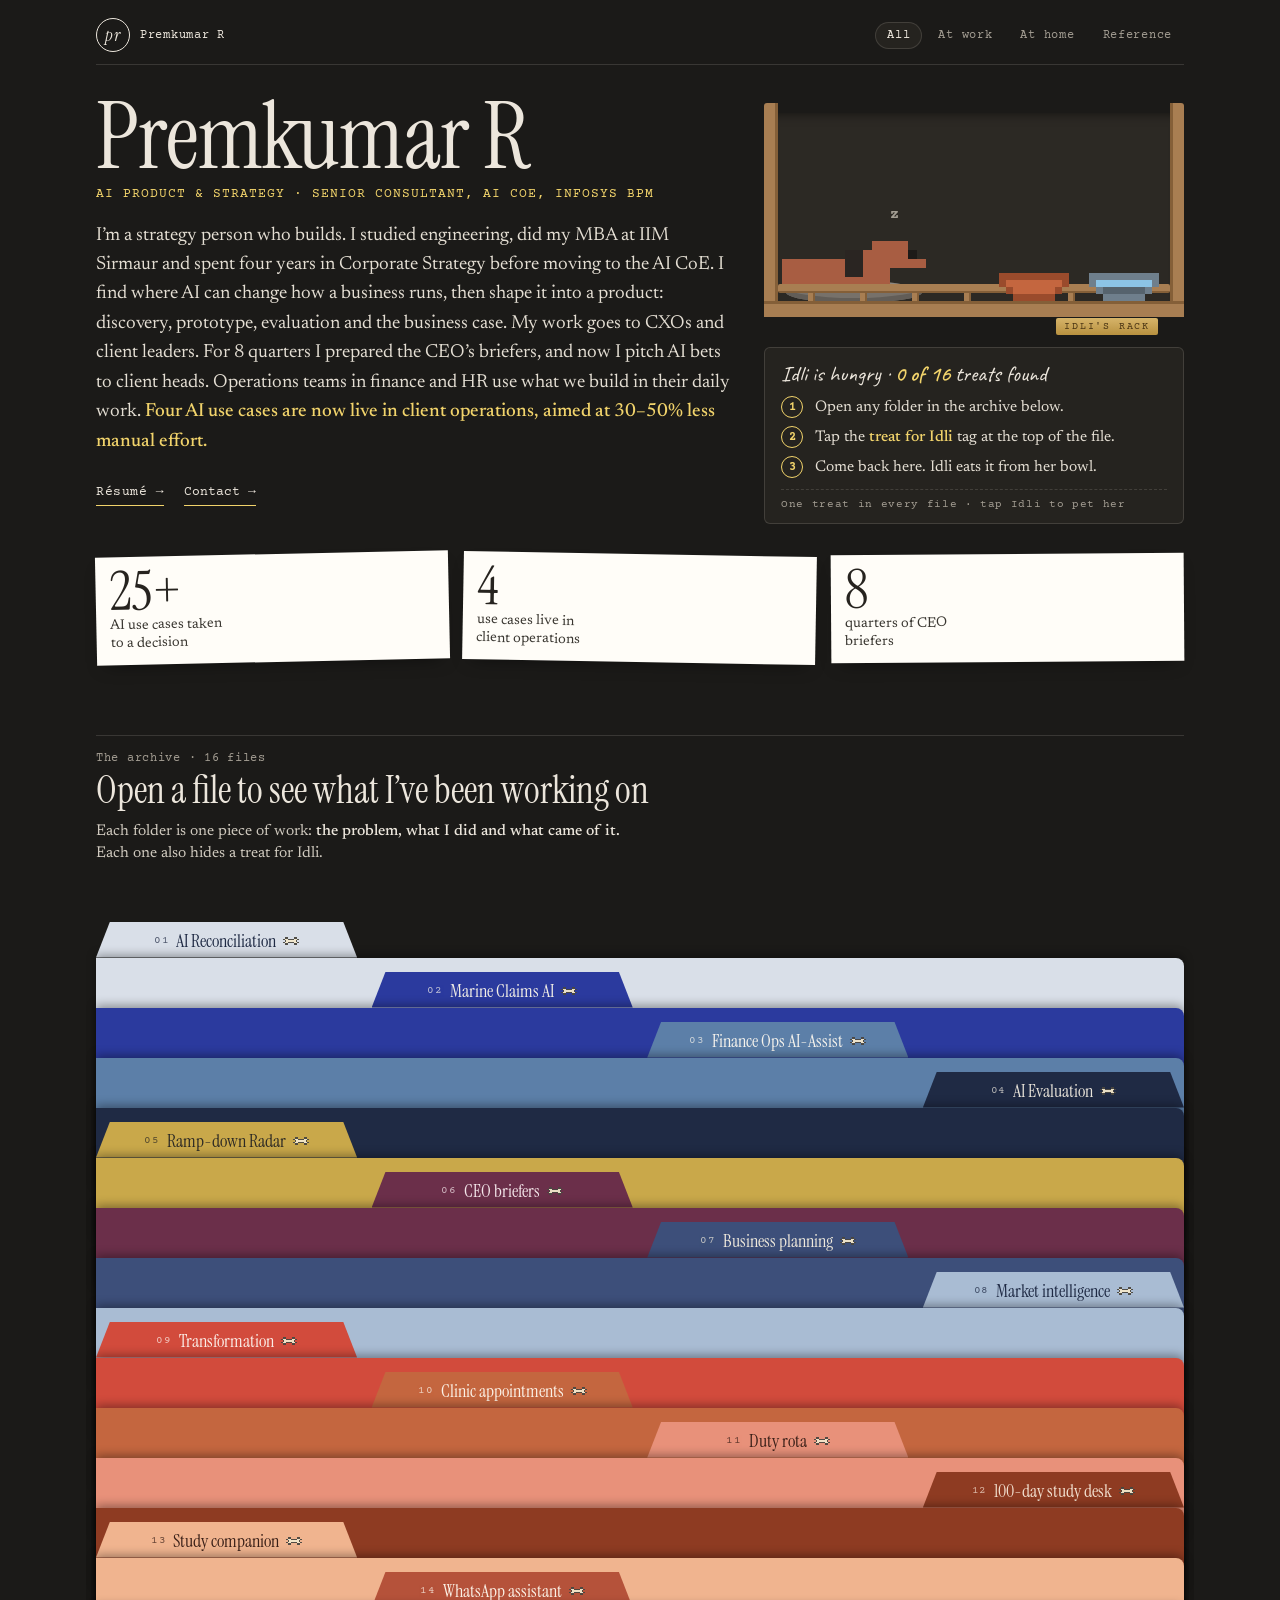
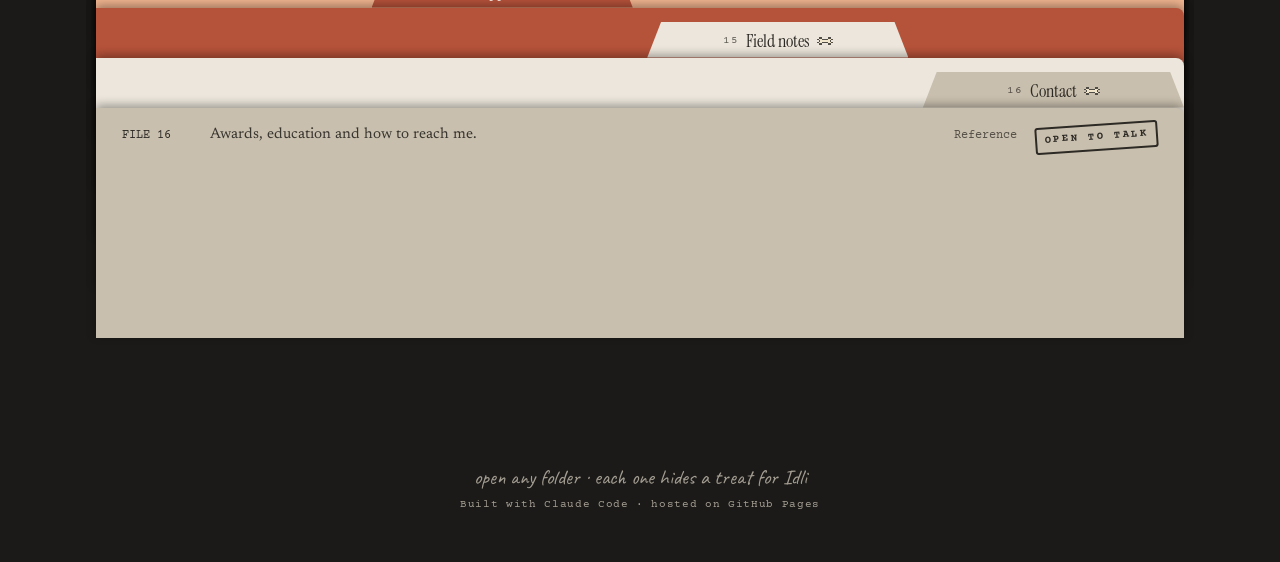
==== commit 57d40710: "Archive: smoother file open (reveal under the landed folder, no live noise filter, no per-folder lay" ====
--- a/archive/index.html
+++ b/archive/index.html
@@ -117,14 +117,13 @@
 
 /* ---------- the drawer of folders ---------- */
 .drawer{position:relative;isolation:isolate;z-index:0;margin-top:56px;--step:50px;--tabh:36px;--peek:104px;--bh:230px}
-.folder{position:absolute;left:0;right:0;top:0;height:var(--bh);transform:translateY(calc(var(--y,0)*1px));transition:transform .42s cubic-bezier(.2,.75,.2,1),opacity .3s;will-change:transform}
+.folder{position:absolute;left:0;right:0;top:0;height:var(--bh);transform:translateY(calc(var(--y,0)*1px));transition:transform .42s cubic-bezier(.2,.75,.2,1),opacity .3s}
 .folder .fb{position:absolute;inset:0;background:var(--c);border-radius:0 8px 0 0;box-shadow:0 -3px 10px rgba(0,0,0,.35);overflow:hidden}
 .folder .tab{position:absolute;bottom:100%;left:var(--tx);width:var(--tw);height:var(--tabh);background:var(--c);color:var(--fg);border:0;cursor:pointer;
   clip-path:polygon(14px 0,calc(100% - 14px) 0,100% 100%,0 100%);display:flex;align-items:center;justify-content:center;gap:7px;padding:2px 17px 0;
   font-family:var(--display);font-size:18px;white-space:nowrap;overflow:hidden}
 .tab .fno{font-family:var(--type);font-size:10.5px;letter-spacing:.08em;opacity:.75;flex:none}
 .tab .tl{overflow:hidden;text-overflow:ellipsis;min-width:0}
-.folder:hover .fb,.folder.peek .fb{filter:brightness(1.05)}
 .folder.peek .meta,.folder.front .meta{opacity:1}
 .meta{opacity:0;transition:opacity .25s;display:grid;grid-template-columns:70px minmax(0,1fr) auto auto;align-items:baseline;gap:18px;padding:16px 26px;color:var(--fg);font-family:var(--type);font-size:12px;line-height:1.45}
 .meta .one{font-family:var(--body);font-size:15px;opacity:.92}
@@ -140,7 +139,8 @@
 .s-live{color:#4d6b2f}.s-proto{color:var(--ink)}.s-wait{color:var(--terra)}.s-idea{color:var(--graphite)}
 
 /* flying folder (drawer ⇄ file) */
-.flyer{position:fixed;z-index:8;border-radius:0 10px 10px 10px;box-shadow:0 30px 60px -20px rgba(0,0,0,.6);pointer-events:none;transform-origin:0 0;will-change:transform,opacity}
+.flyer{position:fixed;z-index:8;border-radius:0 10px 10px 10px;box-shadow:0 30px 60px -20px rgba(0,0,0,.6);pointer-events:none;transform-origin:0 0;will-change:transform,opacity;contain:strict;backface-visibility:hidden}
+#fv.instant{transition:none}
 
 /* ---------- file view ---------- */
 #fv{position:fixed;inset:0;z-index:6;background:var(--bg);overflow-y:auto;overscroll-behavior:contain;opacity:0;transition:opacity .28s ease;-webkit-overflow-scrolling:touch}
@@ -163,8 +163,8 @@
 .panel::before{content:attr(data-label);position:absolute;bottom:100%;left:0;height:34px;padding:8px 26px 0;background:var(--c);color:var(--fg);font-family:var(--display);font-size:18px;white-space:nowrap;
   clip-path:polygon(0 0,calc(100% - 14px) 0,100% 100%,0 100%);min-width:220px}
 .doc{display:grid;grid-template-columns:minmax(0,1fr) 270px;gap:26px;align-items:start}
-.sheet{position:relative;background:var(--paper);color:var(--graphite);padding:46px clamp(20px,4vw,48px) 52px clamp(56px,7vw,92px);box-shadow:0 2px 0 rgba(0,0,0,.06),0 18px 30px -18px rgba(0,0,0,.5);
-  background-image:url("data:image/svg+xml,%3Csvg xmlns='http://www.w3.org/2000/svg' width='220' height='220'%3E%3Cfilter id='n'%3E%3CfeTurbulence type='fractalNoise' baseFrequency='.85' numOctaves='3' stitchTiles='stitch'/%3E%3CfeColorMatrix values='0 0 0 0 .35 0 0 0 0 .3 0 0 0 0 .22 0 0 0 .08 0'/%3E%3C/filter%3E%3Crect width='100%25' height='100%25' filter='url(%23n)'/%3E%3C/svg%3E")}
+.sheet{position:relative;background:var(--paper);color:var(--graphite);padding:46px clamp(20px,4vw,48px) 52px clamp(56px,7vw,92px);box-shadow:0 2px 0 rgba(0,0,0,.06),0 8px 14px -8px rgba(0,0,0,.45);
+  background-image:var(--grain,none)}
 .sheet::before{content:"";position:absolute;left:clamp(18px,2.6vw,30px);top:34px;bottom:34px;width:12px;
   background:radial-gradient(circle,#2b3a9e 0 4.5px,transparent 5px) 0 0/12px 33.3% repeat-y;opacity:.85}
 .sheet-grid{display:grid;grid-template-columns:150px minmax(0,1fr);gap:30px}
@@ -178,7 +178,7 @@
 .clipwrap{position:relative}
 .clipwrap > svg.clip{position:absolute;top:-16px;left:28px;width:18px;height:50px;z-index:2}
 .exhibits{display:grid;gap:18px}
-.exhibit{position:relative;display:block;background:var(--paper-2);color:#26231f;padding:16px 18px 18px;box-shadow:0 8px 18px -8px rgba(0,0,0,.5);transform:rotate(-1.4deg)}
+.exhibit{position:relative;display:block;background:var(--paper-2);color:#26231f;padding:16px 18px 18px;box-shadow:0 3px 8px -3px rgba(0,0,0,.45);transform:rotate(-1.4deg)}
 .exhibit:nth-child(2){transform:rotate(1.2deg)}
 .exhibit:nth-child(3){transform:rotate(-.6deg)}
 .exhibit.lead{margin-left:-46px;padding:20px 20px 22px}
@@ -198,12 +198,12 @@
 .receipt dd::after{content:" ................................................................";opacity:.45}
 .receipt dt{font-weight:700;font-variant-numeric:tabular-nums}
 .receipt .rf{border-top:1px dashed rgba(47,42,28,.5);margin-top:6px;padding-top:6px;text-align:center;letter-spacing:.1em;font-size:11px}
-.figure{background:var(--paper-2);padding:12px 12px 10px;transform:rotate(-2deg);box-shadow:0 6px 14px -6px rgba(0,0,0,.45);color:var(--graphite)}
+.figure{background:var(--paper-2);padding:12px 12px 10px;transform:rotate(-2deg);box-shadow:0 3px 8px -3px rgba(0,0,0,.45);color:var(--graphite)}
 .figure .frame{aspect-ratio:4/3;display:grid;place-items:center;background:#f3efe6;position:relative;overflow:hidden}
 .figure .frame::before{content:"";position:absolute;inset:16% 12% 18% 14%;background:var(--tint);opacity:.35;transform:rotate(-3deg)}
 .figure svg.dd{width:90%;position:relative}
 .figure figcaption{font-family:var(--type);font-size:10.5px;letter-spacing:.04em;color:var(--graphite-soft);margin-top:8px}
-.card-note{background:var(--paper-2);color:var(--ink);font-family:var(--hand);font-size:22px;line-height:1.15;padding:14px 16px 16px;transform:rotate(-1.2deg);box-shadow:0 6px 14px -6px rgba(0,0,0,.45);
+.card-note{background:var(--paper-2);color:var(--ink);font-family:var(--hand);font-size:22px;line-height:1.15;padding:14px 16px 16px;transform:rotate(-1.2deg);box-shadow:0 3px 8px -3px rgba(0,0,0,.45);
   background-image:repeating-linear-gradient(transparent 0 25px,rgba(43,58,158,.2) 25px 26px);background-position:0 12px}
 .sidetabs{position:absolute;top:28px;right:0;width:48px;display:flex;flex-direction:column;gap:6px}
 .stab{writing-mode:vertical-rl;height:150px;width:44px;border:0;cursor:pointer;background:var(--c);color:var(--fg);font-family:var(--display);font-size:16px;
@@ -495,6 +495,10 @@
   return `<svg class="dd" xmlns="http://www.w3.org/2000/svg" viewBox="0 0 160 110" aria-hidden="true">${parts[name]||""}</svg>`;
 }
 const CLIP = `<svg class="clip" viewBox="0 0 16 44" aria-hidden="true"><path d="M5 30V8a3 3 0 0 1 6 0v26a5 5 0 0 1-10 0V12" fill="none" stroke="#9a968f" stroke-width="1.8" stroke-linecap="round"/></svg>`;
+/* paper grain: drawn once into a small image, so no filter runs while files open */
+(function(){ try{ const c=document.createElement("canvas"); c.width=c.height=160; const g=c.getContext("2d"), im=g.createImageData(160,160);
+  for(let i=0;i<im.data.length;i+=4){ const v=Math.random(); im.data[i]=88; im.data[i+1]=76; im.data[i+2]=56; im.data[i+3]=v<.5?Math.round(v*42):Math.round((1-v)*14); }
+  g.putImageData(im,0,0); document.documentElement.style.setProperty("--grain",`url(${c.toDataURL()})`); }catch(e){} })();
 const esc = s => String(s).replace(/&/g,"&amp;").replace(/</g,"&lt;").replace(/>/g,"&gt;").replace(/"/g,"&quot;");
 
 /* ================= STORAGE ================= */
@@ -510,7 +514,7 @@
 
 /* ================= THE DRAWER ================= */
 const drawer=$("#drawer");
-let col="all", peekI=-1;
+let col="all", peekI=-1, DR={step:50,tabh:36,peek:104};
 F.forEach(f=>{
   const el=document.createElement("article"); el.className="folder"; el.dataset.id=f.id;
   el.style.setProperty("--c",f.c); el.style.setProperty("--fg",f.fg);
@@ -522,6 +526,7 @@
 function cssNum(v){ return parseFloat(getComputedStyle(drawer).getPropertyValue(v))||0; }
 function layoutDrawer(){
   const vis=visibleFiles(), step=cssNum("--step"), tabh=cssNum("--tabh"), peek=cssNum("--peek"), bh=cssNum("--bh");
+  DR={step,tabh,peek};
   const narrow = innerWidth<=640, slots = narrow?2:4;
   F.forEach(f=>f.el.classList.add("out"));
   vis.forEach((f,k)=>{
@@ -544,7 +549,11 @@
 }
 function fitTabs(){ document.querySelectorAll(".folder:not(.out) .tab").forEach(t=>{ const l=t.querySelector(".tl"); l.style.fontSize=""; let fs=parseFloat(getComputedStyle(t).fontSize), g=0;
   while(l.scrollWidth>l.clientWidth+1 && fs>11 && g++<24){ fs-=.5; l.style.fontSize=fs+"px"; } }); }
-function setPeek(i){ if(COARSE || i===peekI) return; peekI=i; layoutDrawer(); }
+function applyPeek(){
+  const vis=visibleFiles(), vi=vis.indexOf(F[peekI]);
+  vis.forEach((f,k)=>{ f.el.style.setProperty("--y", DR.tabh + k*DR.step + (vi>=0 && k>vi ? DR.peek : 0)); f.el.classList.toggle("peek", k===vi); });
+}
+function setPeek(i){ if(COARSE || i===peekI) return; peekI=i; applyPeek(); }
 drawer.addEventListener("pointerover", e=>{ const fo=e.target.closest(".folder"); if(fo) setPeek(F.findIndex(f=>f.el===fo)); });
 drawer.addEventListener("pointerleave", ()=>setPeek(-1));
 drawer.addEventListener("focusin", e=>{ const fo=e.target.closest(".folder"); if(fo) setPeek(F.findIndex(f=>f.el===fo)); });
@@ -727,9 +736,11 @@
   if(!fb || REDUCED || !document.body.animate){ show(); return; }
   const from=fb.getBoundingClientRect(), to=panel.getBoundingClientRect();
   const vis={left:to.left,top:to.top,width:to.width,height:Math.min(to.height, innerHeight-to.top)};
-  const {fl,a}=fly(from,vis,f.c,520);
-  a.onfinish=()=>{ show(); fl.animate([{opacity:1},{opacity:0}],{duration:260,easing:"ease-out",fill:"forwards"}).onfinish=()=>fl.remove(); };
-  a.oncancel=()=>{ fl.remove(); show(); };
+  const {fl,a}=fly(from,vis,f.c,460);
+  // the view stays unpainted during the flight, then appears under the landed folder, which fades away
+  a.onfinish=()=>{ fv.classList.add("instant","show"); show(); requestAnimationFrame(()=>{ fv.classList.remove("instant");
+    fl.animate([{opacity:1},{opacity:0}],{duration:200,easing:"ease-out",fill:"forwards"}).onfinish=()=>fl.remove(); }); };
+  a.oncancel=()=>{ fl.remove(); fv.classList.add("show"); show(); };
 }
 function closeFile(fromHistory){
   if(fv.hidden||busy) return;
@@ -746,9 +757,9 @@
   fb.scrollIntoView({block:"nearest"});
   const from=panel.getBoundingClientRect(), to=fb.getBoundingClientRect();
   const src={left:from.left,top:from.top,width:from.width,height:Math.min(from.height, innerHeight-Math.max(0,from.top))};
-  const {fl,a}=fly(src,to,f.c,440);
-  fv.classList.remove("show");
-  a.onfinish=()=>{ fl.remove(); finish(); }; a.oncancel=a.onfinish;
+  const {fl,a}=fly(src,to,f.c,420);
+  fv.animate([{opacity:1},{opacity:0}],{duration:180,easing:"ease-in",fill:"forwards"}).onfinish=()=>fv.classList.remove("show");
+  a.onfinish=()=>{ fl.remove(); fv.getAnimations().forEach(x=>x.cancel()); fv.classList.remove("show"); finish(); }; a.oncancel=a.onfinish;
 }
 $("#closeBtn").onclick=()=>closeFile();
 $("#contactCta").onclick=()=>{ const f=F.find(x=>x.kind==="creds"); openFile(f.id, f.el); }; $("#closeBtn2").onclick=()=>closeFile();
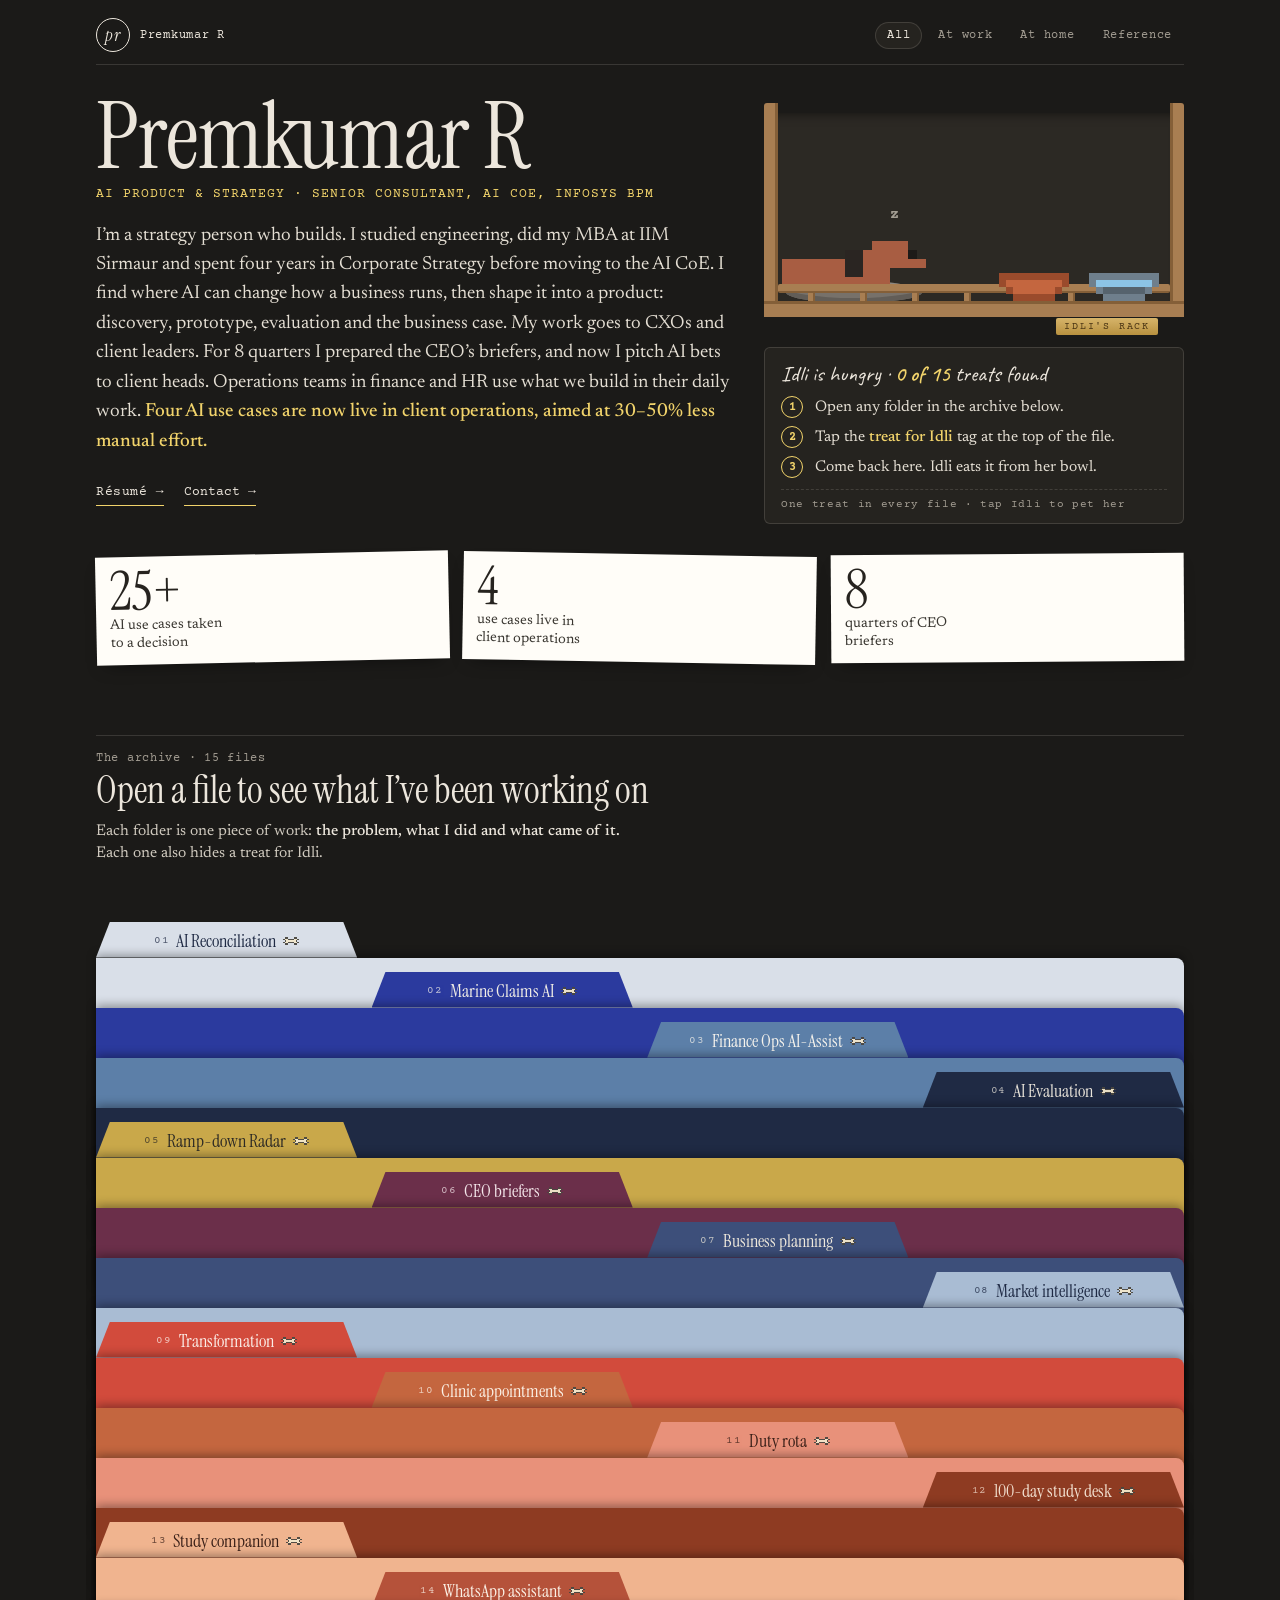
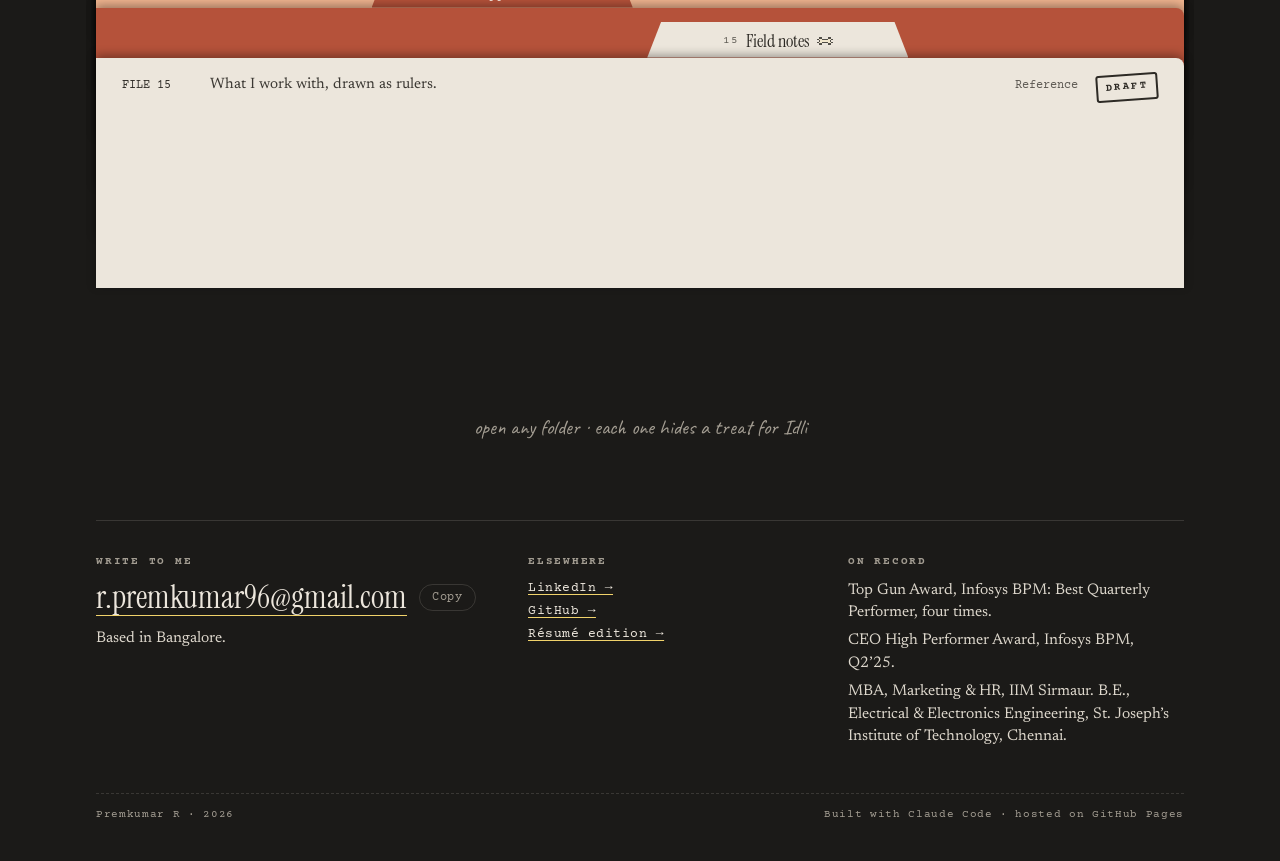
==== commit 03a3ebf7: "Archive: contact, links, awards and education move to a footer; Contact file removed Co-Authored-By:" ====
--- a/archive/index.html
+++ b/archive/index.html
@@ -132,7 +132,17 @@
 .folder .stamp{color:var(--fg);border-color:currentColor}
 .drawer.filtered .folder.out{opacity:0;pointer-events:none}
 .hint{margin:22px 0 0;text-align:center;font-family:var(--hand);font-size:21px;color:var(--muted)}
-.foot{margin-top:8px;text-align:center;font-family:var(--type);font-size:11px;letter-spacing:.06em;color:var(--muted)}
+.site-foot{margin-top:80px;border-top:1px solid var(--line);padding-top:34px;display:grid;grid-template-columns:minmax(0,1.4fr) minmax(0,1fr) minmax(0,1.2fr);gap:28px 40px}
+.site-foot h2{font-family:var(--type);font-weight:700;font-size:11px;letter-spacing:.16em;text-transform:uppercase;color:var(--muted);margin:0 0 12px}
+.site-foot p{margin:0 0 6px;font-size:15.5px;line-height:1.45;color:#ddd7cc}
+.site-foot a{color:var(--ink-on-dark);text-decoration-color:var(--receipt);text-underline-offset:3px}
+.mail{display:flex;align-items:center;gap:12px;flex-wrap:wrap}
+.mail a{font-family:var(--display);font-size:clamp(24px,2.8vw,32px);line-height:1.1;text-decoration:none;border-bottom:1.5px solid var(--receipt);word-break:break-all}
+.copy{background:none;border:1px solid var(--line);border-radius:999px;color:var(--muted);font-family:var(--type);font-size:11.5px;letter-spacing:.06em;padding:6px 12px;cursor:pointer}
+.copy:hover{color:var(--ink-on-dark)}
+.links{display:grid;gap:8px;font-family:var(--type);font-size:13px;letter-spacing:.04em}
+.foot-line{grid-column:1/-1;margin-top:10px;padding-top:14px;border-top:1px dashed var(--line);font-family:var(--type);font-size:11px;letter-spacing:.06em;color:var(--muted);display:flex;justify-content:space-between;gap:10px;flex-wrap:wrap}
+@media (max-width:820px){ .site-foot{grid-template-columns:minmax(0,1fr)} }
 
 /* stamps */
 .stamp{display:inline-block;font-family:var(--type);font-weight:700;font-size:10.5px;letter-spacing:.16em;text-transform:uppercase;padding:.35em .7em;border:2px solid currentColor;border-radius:3px;transform:rotate(-4deg);white-space:nowrap}
@@ -329,7 +339,28 @@
   <div class="drawer-head"><div><div class="crumb" id="crumb">The archive · 16 files</div><h2 id="heroTitle">Open a file to see what I’ve been working on</h2><p class="drawer-line" id="heroText"></p></div></div>
   <section class="drawer" id="drawer" aria-label="Files"></section>
   <p class="hint" id="hint">open any folder · tap Idli to say hello</p>
-  <p class="foot">Built with Claude Code · hosted on GitHub Pages</p>
+  <footer class="site-foot" id="contact" aria-label="Contact">
+    <div>
+      <h2>Write to me</h2>
+      <div class="mail"><a href="mailto:r.premkumar96@gmail.com" id="mailLink">r.premkumar96@gmail.com</a><button type="button" class="copy" id="copyMail">Copy</button></div>
+      <p style="margin-top:12px">Based in Bangalore.</p>
+    </div>
+    <div>
+      <h2>Elsewhere</h2>
+      <div class="links">
+        <a href="https://www.linkedin.com/in/premkumar-r-" target="_blank" rel="noopener">LinkedIn →</a>
+        <a href="https://github.com/rpremkumar56" target="_blank" rel="noopener">GitHub →</a>
+        <a href="https://rpremkumar56.github.io/portfolio/work.html">Résumé edition →</a>
+      </div>
+    </div>
+    <div>
+      <h2>On record</h2>
+      <p>Top Gun Award, Infosys BPM: Best Quarterly Performer, four times.</p>
+      <p>CEO High Performer Award, Infosys BPM, Q2’25.</p>
+      <p>MBA, Marketing &amp; HR, IIM Sirmaur. B.E., Electrical &amp; Electronics Engineering, St. Joseph’s Institute of Technology, Chennai.</p>
+    </div>
+    <div class="foot-line"><span>Premkumar R · 2026</span><span>Built with Claude Code · hosted on GitHub Pages</span></div>
+  </footer>
 </main>
 
 <section id="fv" hidden aria-label="File">
@@ -372,7 +403,7 @@
 const COLS = {
   work:{name:"At work", line:"Since Feb 2026 I lead a cross-functional AI Squad in the AI CoE at Infosys BPM: <b>9 accounts, 25+ use cases, 20 prototypes</b>. Before that, four years in Corporate Strategy next to the CXO office."},
   home:{name:"At home", line:"Small apps I built after hours for people I know. Each one <b>replaced paper or a habit</b>. Built with Claude Code, hosted on GitHub."},
-  ref: {name:"Reference", line:"What I work with, and how to reach me."}
+  ref: {name:"Reference", line:"What I work with, drawn as rulers."}
 };
 const ALL_LINE = "Each folder is one piece of work: <b>the problem, what I did and what came of it.</b> Each one also hides a treat for Idli.";
 const F = [
@@ -443,8 +474,7 @@
   body:["My first version booked appointments and sent reminders. It stalled on business-profile verification.",
         "I am rebuilding it from scratch. This time I start with the approval path, not the code."],
   note:"the platform rules are part of the product"},
- {col:"ref", kind:"map", title:"Field notes", tab:"Field notes", one:"What I work with, drawn as rulers.", when:"Reference", status:["Draft","idea"], c:"#ece6dc", fg:"#2d2a25", margin:[["Read it as","one tick per level of hands-on depth"]]},
- {col:"ref", kind:"creds", title:"Contact & credentials", tab:"Contact", one:"Awards, education and how to reach me.", when:"Reference", status:["Open to talk","live"], c:"#c9bfae", fg:"#2d2a25", margin:[["Based in","Bangalore"]]}
+ {col:"ref", kind:"map", title:"Field notes", tab:"Field notes", one:"What I work with, drawn as rulers.", when:"Reference", status:["Draft","idea"], c:"#ece6dc", fg:"#2d2a25", margin:[["Read it as","one tick per level of hands-on depth"]]}
 ];
 F.forEach((f,i)=>{ f.i=i; f.no=String(i+1).padStart(2,"0"); f.id="f-"+f.no; });
 const SKILLS = [["Business planning & modelling",5],["CEO briefers & board decks",5],["Market intelligence",4],["AI product discovery",4],["Rapid prototyping",4],
@@ -542,7 +572,7 @@
   F.filter(f=>!vis.includes(f)).forEach(f=>{ f.el.style.setProperty("--y", tabh + (vis.length-1)*step + 60); f.el.querySelector(".tab").tabIndex=-1; });
   drawer.style.height = (tabh + Math.max(0,vis.length-1)*step + bh + peek) + "px";
   drawer.classList.toggle("filtered", col!=="all");
-  $("#heroTitle").textContent = col==="all" ? "Open a file to see what I’ve been working on" : col==="ref" ? "How I work, and how to reach me" : `${COLS[col].name}: ${vis.length} files`;
+  $("#heroTitle").textContent = col==="all" ? "Open a file to see what I’ve been working on" : col==="ref" ? "What I work with" : `${COLS[col].name}: ${vis.length} files`;
   $("#crumb").textContent = col==="all" ? `The archive · ${F.length} files` : `The archive / ${COLS[col].name} · files ${vis[0].no}–${vis[vis.length-1].no}`;
   $("#heroText").innerHTML = col==="all" ? ALL_LINE : COLS[col].line;
   fitTabs();
@@ -639,10 +669,6 @@
   const margin = `<div class="margin mk">${(f.margin||[]).map(([k,v])=>`<div><b>${esc(k)}</b>${esc(v)}</div>`).join("")}<div><b>File</b>${f.no} · ${esc(COLS[f.col].name)}</div></div>`;
   let main;
   if(f.kind==="map") main = `<h2>Field notes</h2><p class="lede mk">What I work with. Each line is a ruler: one tick for each level of hands-on depth.</p><div class="map">${skillMap()}</div>`;
-  else if(f.kind==="creds") main = `<h2>Contact &amp; credentials</h2><div class="creds mk">
-      <h3>Write to me</h3><p><a href="mailto:r.premkumar96@gmail.com">r.premkumar96@gmail.com</a></p><p><a href="https://www.linkedin.com/in/premkumar-r-" target="_blank" rel="noopener">LinkedIn</a> · <a href="https://github.com/rpremkumar56" target="_blank" rel="noopener">GitHub</a> · <a href="${RESUME}" target="_blank" rel="noopener">Résumé edition</a></p>
-      <h3>Awards</h3><p>Top Gun Award, Infosys BPM. Best Quarterly Performer, four times.</p><p>CEO High Performer Award, Infosys BPM, Q2’25.</p>
-      <h3>Education</h3><p>MBA, Marketing &amp; HR. Indian Institute of Management Sirmaur.</p><p>B.E., Electrical &amp; Electronics Engineering. St. Joseph’s Institute of Technology, Chennai.</p></div>`;
   else main = `<h2>Brief</h2><p class="lede mk">${esc(f.one)}</p>${f.body.map(t=>`<p class="mk">${esc(t)}</p>`).join("")}`;
   const sheet = `<article class="sheet"><span class="fileno">File #${f.no}</span><div class="sheet-grid">${margin}<div>${main}</div></div></article>`;
   const atts = [];
@@ -762,7 +788,12 @@
   a.onfinish=()=>{ fl.remove(); fv.getAnimations().forEach(x=>x.cancel()); fv.classList.remove("show"); finish(); }; a.oncancel=a.onfinish;
 }
 $("#closeBtn").onclick=()=>closeFile();
-$("#contactCta").onclick=()=>{ const f=F.find(x=>x.kind==="creds"); openFile(f.id, f.el); }; $("#closeBtn2").onclick=()=>closeFile();
+$("#contactCta").onclick=()=>{ document.getElementById("contact").scrollIntoView({behavior:REDUCED?"auto":"smooth"}); };
+$("#copyMail").onclick=e=>{ const b=e.currentTarget, t="r.premkumar96@gmail.com";
+  const ok=()=>{ b.textContent="Copied"; setTimeout(()=>b.textContent="Copy",1600); };
+  if(navigator.clipboard&&navigator.clipboard.writeText) navigator.clipboard.writeText(t).then(ok,()=>{ selectMail(); b.textContent="Selected"; });
+  else { selectMail(); b.textContent="Selected"; } };
+function selectMail(){ const r=document.createRange(); r.selectNodeContents($("#mailLink")); const s=getSelection(); s.removeAllRanges(); s.addRange(r); } $("#closeBtn2").onclick=()=>closeFile();
 addEventListener("keydown", e=>{
   if(fv.hidden) return;
   if(e.key==="Escape"){ closeFile(); return; }
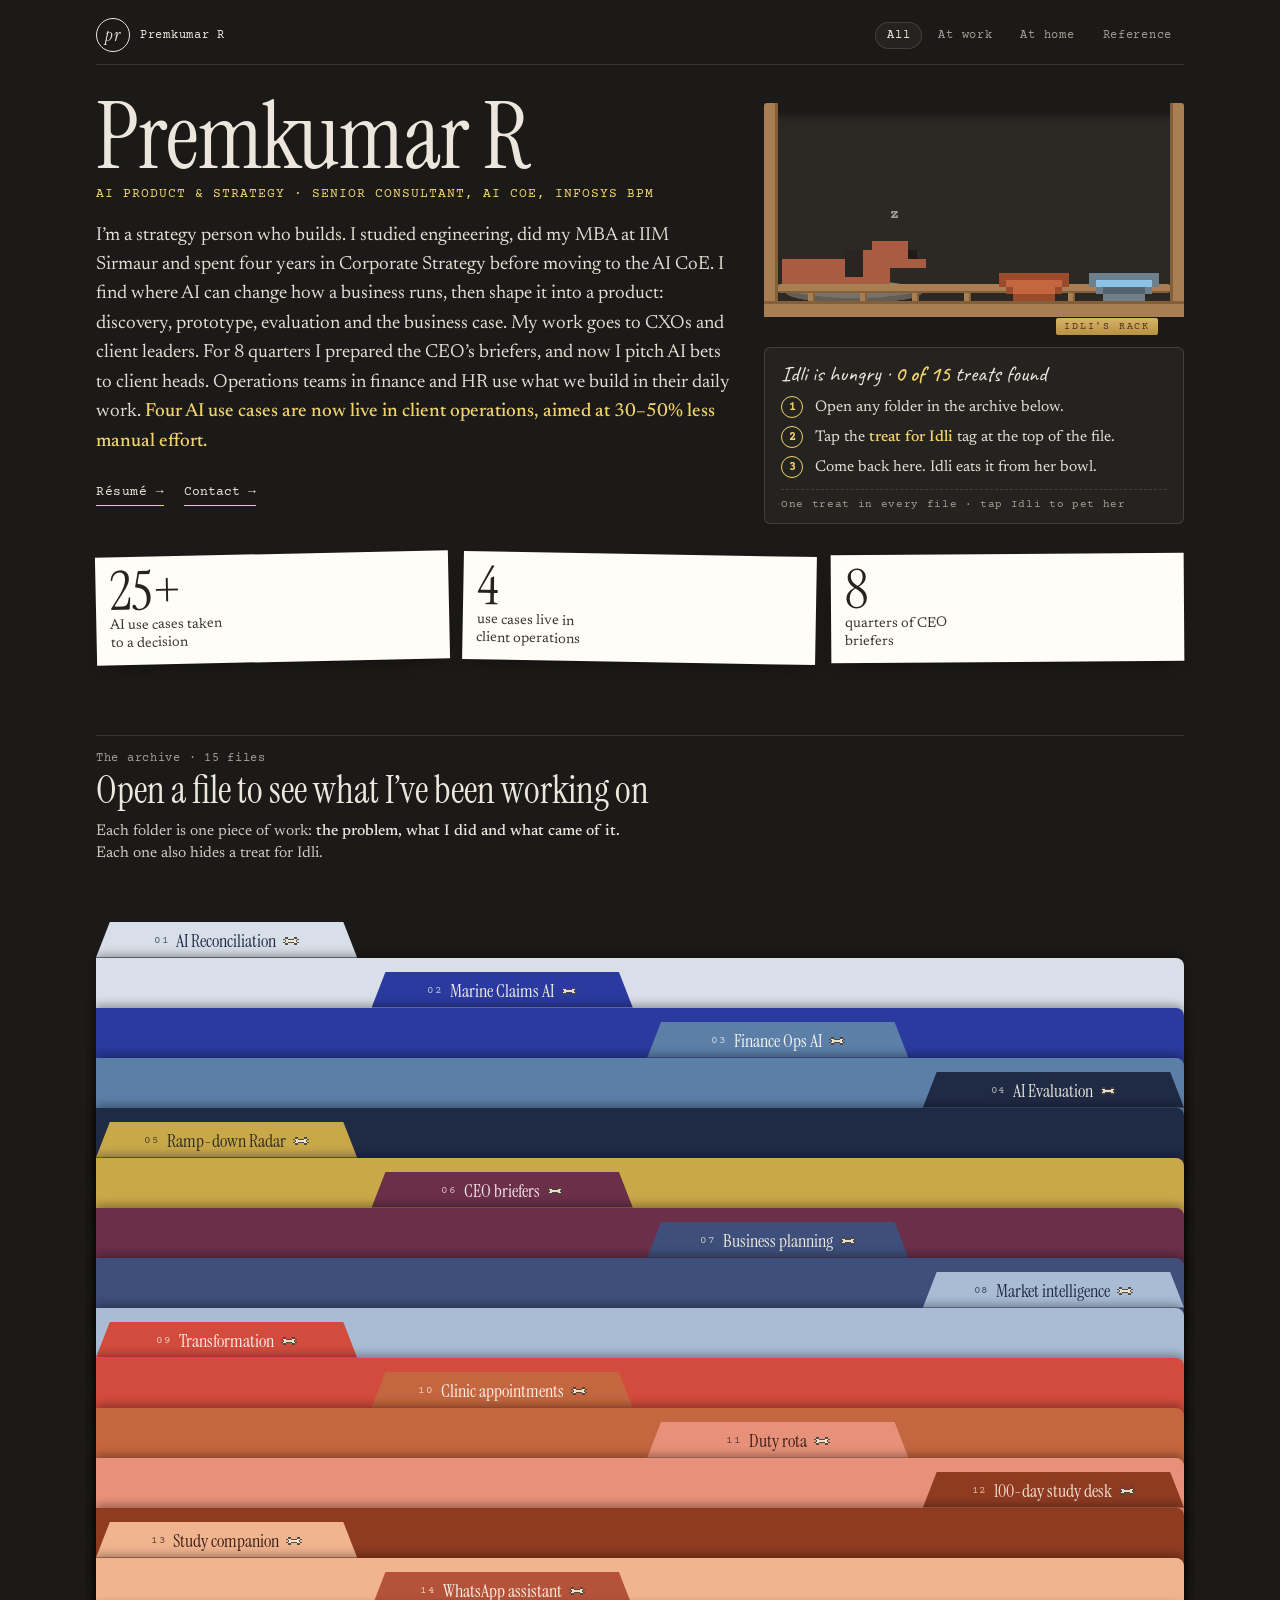
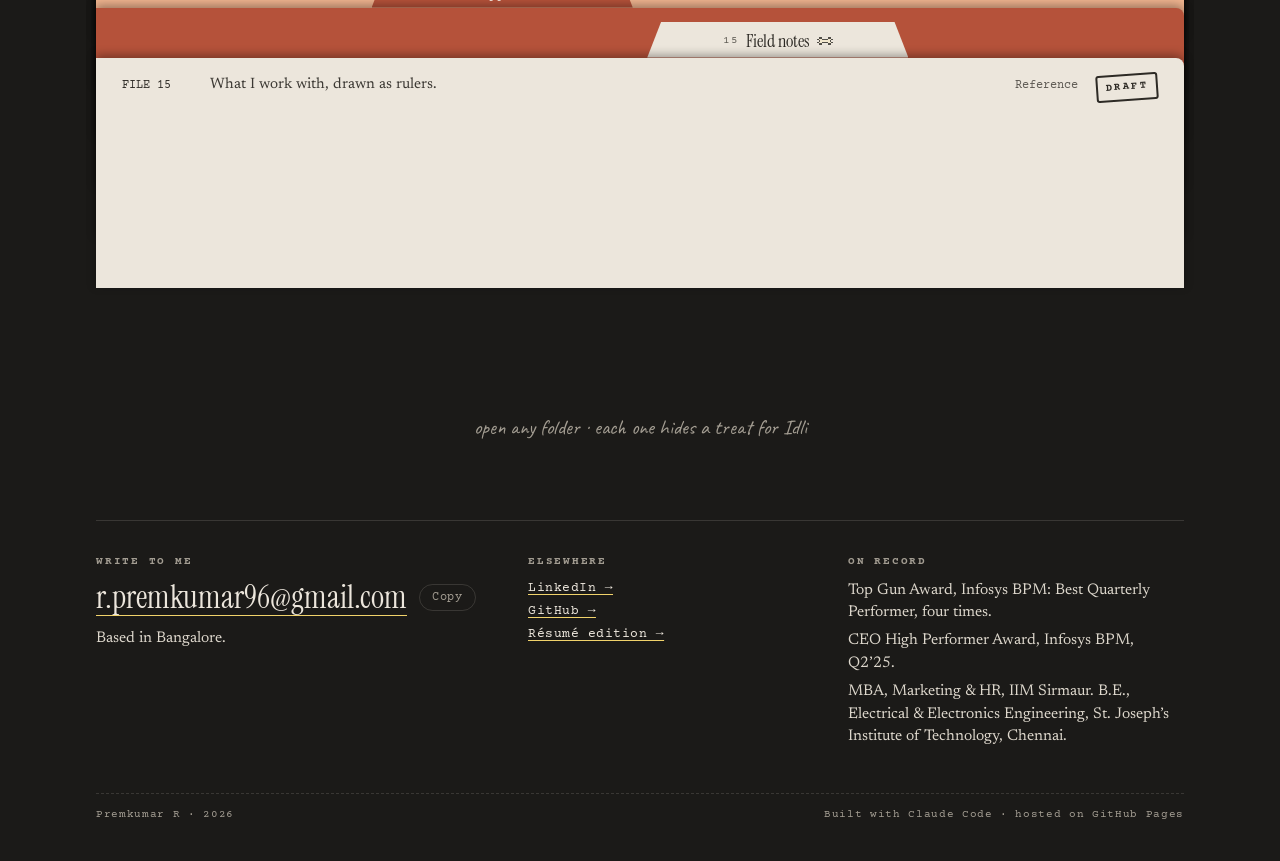
==== commit 8776e050: "Archive: side-tab labels fit their tabs; test for cut labels Co-Authored-By: Claude Opus 5.5 <norepl" ====
--- a/archive/index.html
+++ b/archive/index.html
@@ -215,9 +215,9 @@
 .figure figcaption{font-family:var(--type);font-size:10.5px;letter-spacing:.04em;color:var(--graphite-soft);margin-top:8px}
 .card-note{background:var(--paper-2);color:var(--ink);font-family:var(--hand);font-size:22px;line-height:1.15;padding:14px 16px 16px;transform:rotate(-1.2deg);box-shadow:0 3px 8px -3px rgba(0,0,0,.45);
   background-image:repeating-linear-gradient(transparent 0 25px,rgba(43,58,158,.2) 25px 26px);background-position:0 12px}
-.sidetabs{position:absolute;top:28px;right:0;width:48px;display:flex;flex-direction:column;gap:6px}
-.stab{writing-mode:vertical-rl;height:150px;width:44px;border:0;cursor:pointer;background:var(--c);color:var(--fg);font-family:var(--display);font-size:16px;
-  border-radius:0 10px 10px 0;padding:10px 0;white-space:nowrap;overflow:hidden;text-overflow:ellipsis;opacity:.92;transition:transform .2s}
+.sidetabs{position:absolute;top:28px;right:0;width:48px;display:flex;flex-direction:column;gap:6px;overflow:hidden}
+.stab{writing-mode:vertical-rl;height:150px;width:44px;border:0;cursor:pointer;background:var(--c);color:var(--fg);font-family:var(--display);font-size:14.5px;
+  border-radius:0 10px 10px 0;padding:8px 0;white-space:nowrap;overflow:hidden;text-overflow:ellipsis;opacity:.92;transition:transform .2s}
 .stab:hover{transform:translateX(3px);opacity:1}
 .stab[aria-current="true"]{opacity:1;box-shadow:inset 3px 0 0 rgba(0,0,0,.2)}
 .fv-nav{display:flex;justify-content:space-between;gap:12px;margin-top:34px;font-family:var(--type);font-size:12.5px}
@@ -417,7 +417,7 @@
   body:["A marine claims team handles more than 300 cases a month. Each case carries contract deadlines, and a missed deadline costs money.",
         "I prototyped and pitched human-in-the-loop AI agents. They calculate each contract deadline and explain how they got it. They also organise the correspondence for every case. A person reviews and decides."],
   facts:[["300+","claims cases a month"],["~$0.8M","annual time-bar exposure"]], note:"the agent drafts, a person decides"},
- {col:"work", title:"Finance Ops AI-Assist", tab:"Finance Ops AI-Assist", one:"Two AI-assist products for invoice processing and vendor queries.", when:"AI CoE · 2026", status:["Prototype","proto"], c:"#5c7fa8", fg:"#f6f3ec", pic:"recon", cap:"invoice in, answer out",
+ {col:"work", title:"Finance Ops AI-Assist", tab:"Finance Ops AI", one:"Two AI-assist products for invoice processing and vendor queries.", when:"AI CoE · 2026", status:["Prototype","proto"], c:"#5c7fa8", fg:"#f6f3ec", pic:"recon", cap:"invoice in, answer out",
   margin:[["Role","Defined and pitched"],["Process","Invoices, vendor queries"]],
   body:["I defined and pitched two AI-assist products: one for invoice processing and one for vendor queries.",
         "They validate documents, classify cases and rank them by SLA. They retrieve answers from the ERP and draft replies in several languages."],
@@ -679,6 +679,20 @@
   return sheet + (atts.length?`<div class="attach">${atts.join("")}</div>`:"");
 }
 function colFiles(f){ return F.filter(x=>x.col===f.col); }
+/* side tabs must end inside the open folder: shrink them, and if there are too many, show a window around this file */
+function fitSideTabs(){
+  const st=$("#sidetabs"), tabs=[...st.querySelectorAll(".stab")];
+  tabs.forEach(t=>{ t.hidden=false; t.style.height=""; });
+  if(innerWidth<=820 || !tabs.length){ st.style.maxHeight=""; return; }
+  const avail=Math.max(120, panel.offsetHeight-28-24), gap=6, n=tabs.length;
+  const per=Math.min(150, Math.max(104, Math.floor((avail+gap)/n)-gap));
+  const fit=Math.max(1, Math.floor((avail+gap)/(per+gap)));
+  const k=tabs.findIndex(t=>t.dataset.go===st.dataset.cur);
+  let a=Math.max(0, Math.min(k-Math.floor((fit-1)/2), n-fit)), b=a+fit;
+  tabs.forEach((t,i)=>{ t.style.height=per+"px"; t.hidden = i<a || i>=b; t.style.fontSize="";
+    if(!t.hidden){ let fs=parseFloat(getComputedStyle(t).fontSize), g=0; while(t.scrollHeight>t.clientHeight+1 && fs>11 && g++<16){ fs-=.5; t.style.fontSize=fs+"px"; } } });
+  st.style.maxHeight=avail+"px";
+}
 function renderFile(f){
   cur=f;
   panel.style.setProperty("--c",f.c); panel.style.setProperty("--fg",f.fg); panel.dataset.label=`${f.no} · ${f.tab}`;
@@ -688,12 +702,14 @@
   const html=docHTML(f), key=`${f.id}:${hash(html)}`;
   docEl.innerHTML = html;
   const sibs=colFiles(f);
-  $("#sidetabs").innerHTML = sibs.map(x=>`<button type="button" class="stab" data-go="${x.id}" style="--c:${x.c};--fg:${x.fg}" ${x===f?'aria-current="true"':""}>${x.no} · ${esc(x.tab)}</button>`).join("");
+  $("#sidetabs").dataset.cur = f.id;
+  $("#sidetabs").innerHTML = sibs.map(x=>`<button type="button" class="stab" data-go="${x.id}" style="--c:${x.c};--fg:${x.fg}" ${x===f?'aria-current="true"':""} title="File ${x.no}: ${esc(x.title)}" aria-label="File ${x.no}: ${esc(x.title)}">${esc(x.tab)}</button>`).join("");
   const k=sibs.indexOf(f), pv=sibs[k-1], nx=sibs[k+1];
   const pb=$("#prevBtn"), nb=$("#nextBtn");
   pb.disabled=!pv; nb.disabled=!nx;
   pb.innerHTML = pv?`<small>Previous file</small>← ${pv.no} · ${esc(pv.title)}`:""; pb.dataset.go=pv?pv.id:"";
   nb.innerHTML = nx?`<small>Next file</small>${nx.no} · ${esc(nx.title)} →`:""; nb.dataset.go=nx?nx.id:"";
+  fitSideTabs();
   SEEN.add(f.id); saveSeen(); trail(f);
   try{ history.replaceState(null,"","#"+f.id); }catch(_){}
   showTreat(f);
@@ -803,7 +819,7 @@
 });
 
 /* resize, deep links, start */
-let rT=0; addEventListener("resize",()=>{ clearTimeout(rT); rT=setTimeout(()=>{ idliSize(); placeBowls(); layoutDrawer(); },120); });
+let rT=0; addEventListener("resize",()=>{ clearTimeout(rT); rT=setTimeout(()=>{ idliSize(); placeBowls(); layoutDrawer(); if(!fv.hidden) fitSideTabs(); },120); });
 function route(){ const h=location.hash.slice(1);
   if(/^f-\d\d$/.test(h) && fv.hidden){ const f=F.find(x=>x.id===h); if(f) openFile(f.id, f.el); }
   else if(COLS[h]){ const c=document.querySelector(`.chip[data-col="${h}"]`); if(c) c.click(); } }
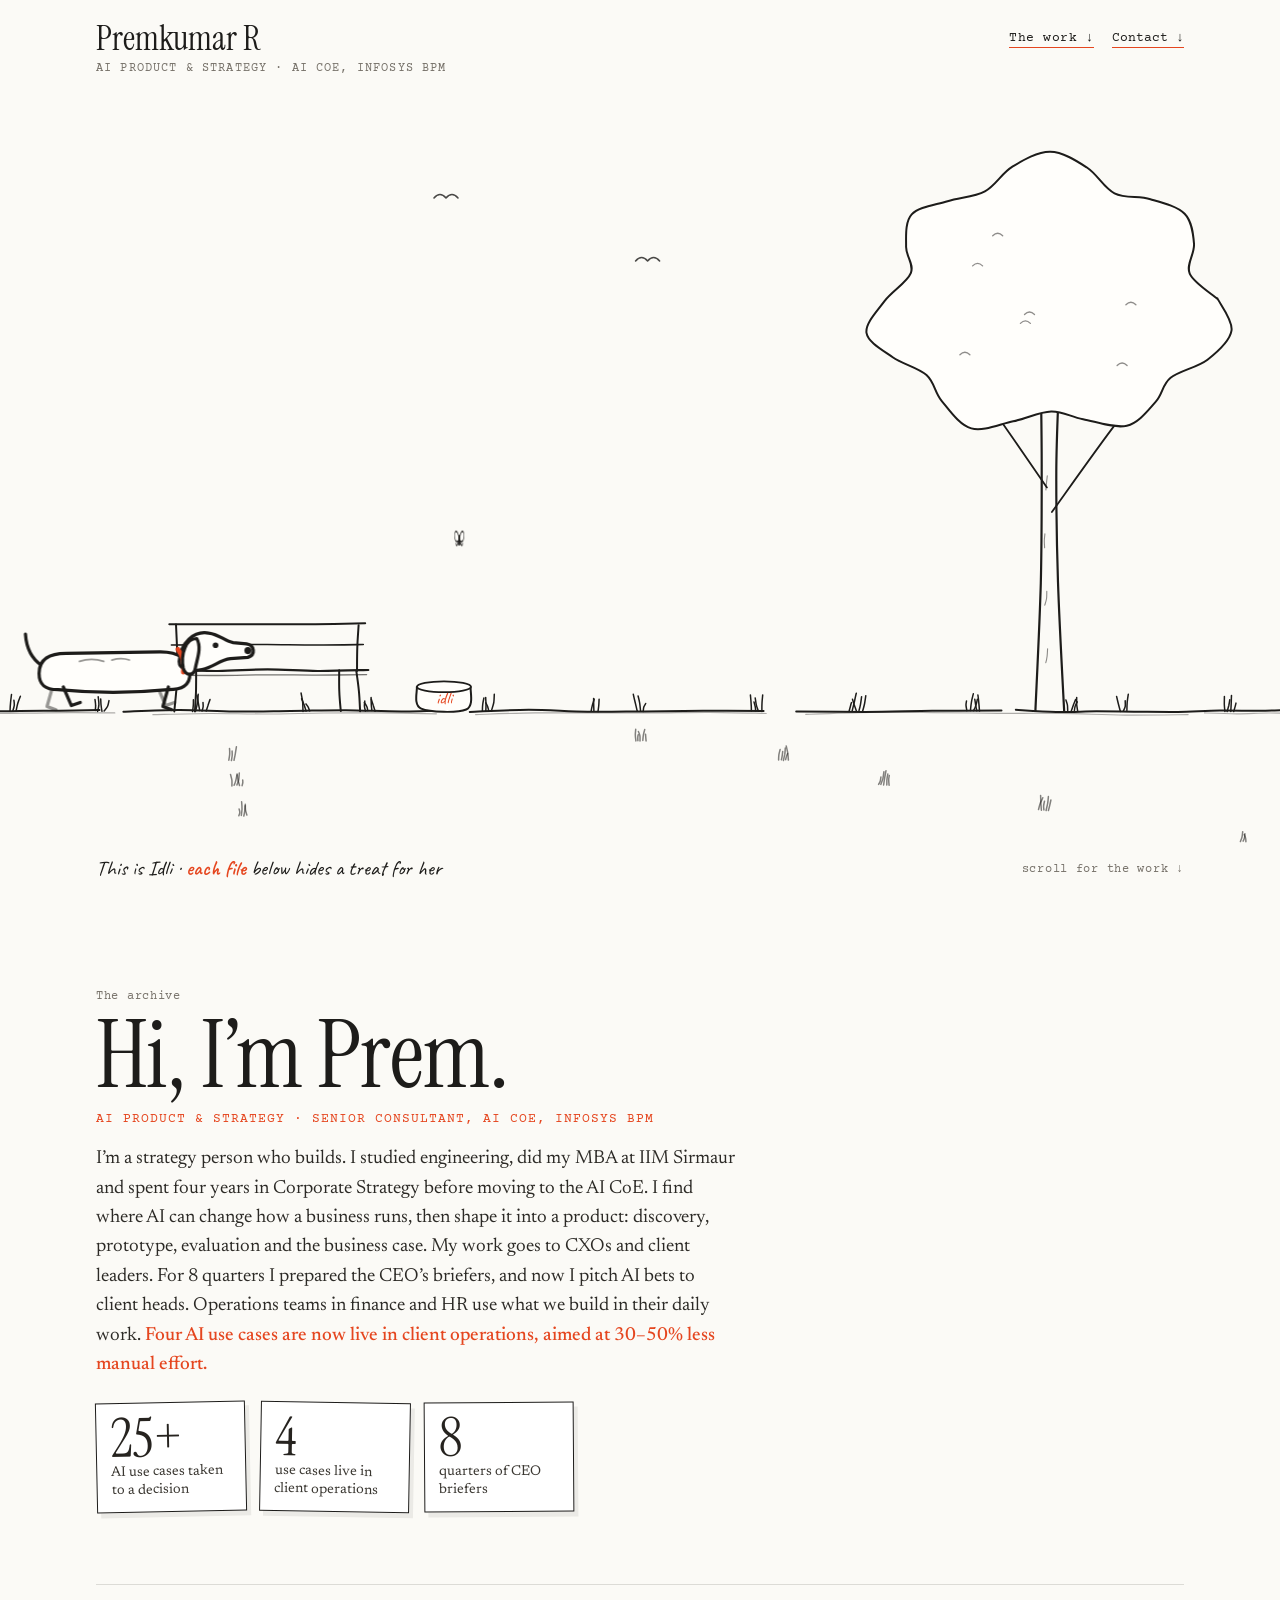
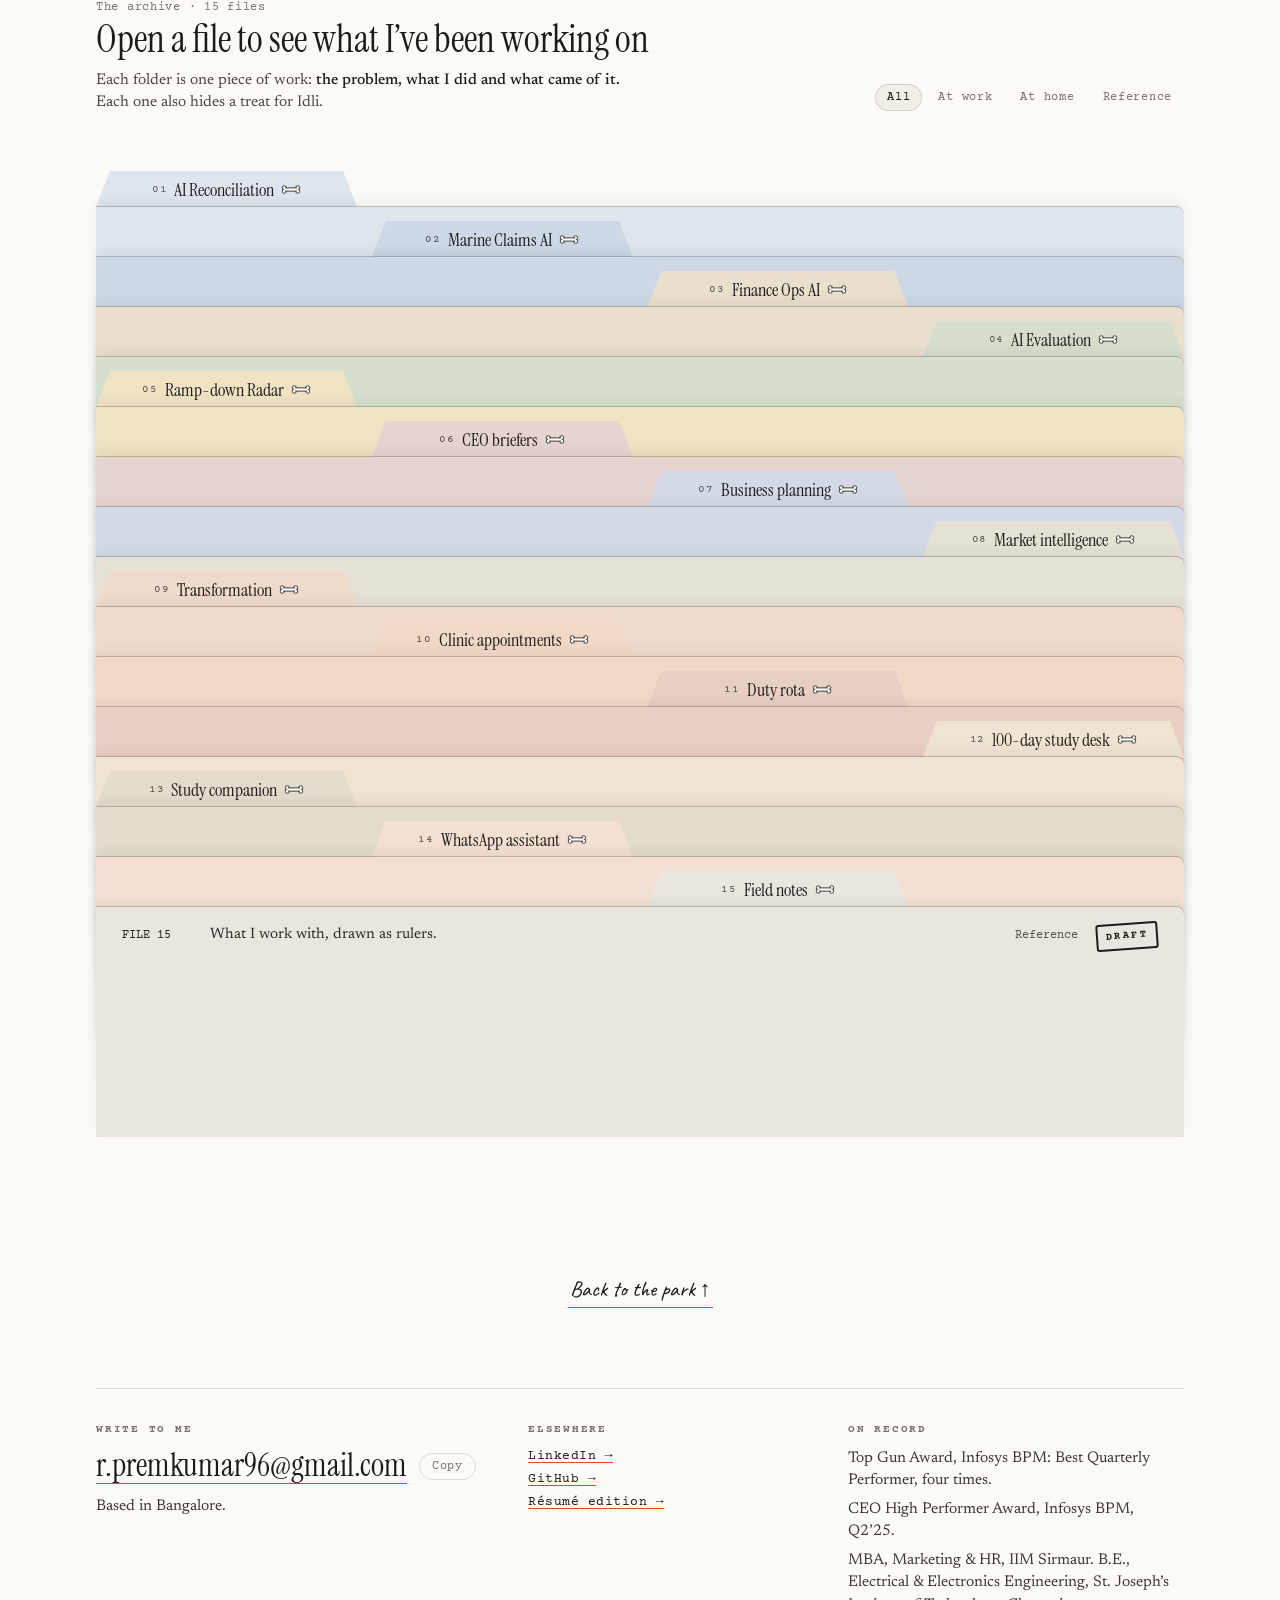
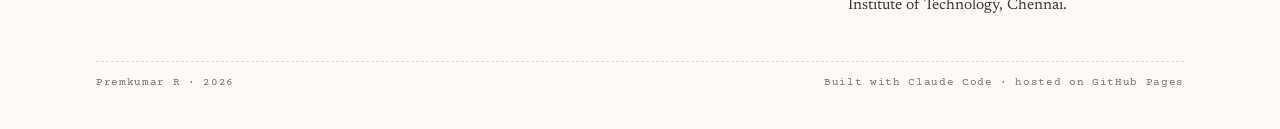
==== commit 86e5a785: "Archive: pen-sketch park landing with Idli, 'oops' note, light theme with one accent, intro moved in" ====
--- a/archive/index.html
+++ b/archive/index.html
@@ -17,11 +17,11 @@
 <style>
 /* Layout: a dark archive room. Coloured folders stack like a drawer, tabs staggered; one opens into a paper file with clipped attachments and side tabs. */
 :root{
-  color-scheme: dark;
-  --bg:#1b1a18; --bg-2:#25231f; --line:rgba(236,230,220,.14);
-  --ink-on-dark:#ece6dc; --muted:#a39d92;
-  --paper:#f6f2e9; --paper-2:#fffdf8; --graphite:#3a3731; --graphite-soft:#7d776d;
-  --ink:#2b3a9e; --terra:#c4663f; --receipt:#f1d36b;
+  color-scheme: light;
+  --bg:#fbfaf6; --bg-2:#f1eee7; --line:rgba(29,28,26,.14);
+  --ink-on-dark:#1d1c1a; --muted:#77726a;
+  --paper:#fbf8f1; --paper-2:#ffffff; --graphite:#2f2d29; --graphite-soft:#77726a;
+  --ink:#1d1c1a; --accent:#e5461f; --terra:#e5461f; --receipt:#e5461f;
   --wood:#a87e52; --wood-dark:#845f38;
   --hl:rgba(255,221,84,.62);
   --display:"Instrument Serif","Times New Roman",serif;
@@ -35,90 +35,46 @@
 body.viewing{overflow:hidden}
 [hidden]{display:none!important}
 button{font:inherit;color:inherit}
-:focus-visible{outline:2px solid #f1d36b;outline-offset:3px}
+:focus-visible{outline:2px solid var(--accent);outline-offset:3px}
 a{color:inherit}
 
 /* ---------- top ---------- */
 .room{max-width:1120px;margin:0 auto;padding-top:calc(18px + env(safe-area-inset-top,0px));padding-bottom:calc(40px + env(safe-area-inset-bottom,0px));
   padding-left:max(16px,env(safe-area-inset-left,0px));padding-right:max(16px,env(safe-area-inset-right,0px))}
-.nav{display:flex;align-items:center;justify-content:space-between;gap:12px;flex-wrap:wrap;font-family:var(--type);font-size:12px;letter-spacing:.06em;color:var(--muted);border-bottom:1px solid var(--line);padding-bottom:12px}
-.mono{display:flex;align-items:center;gap:10px;color:var(--ink-on-dark)}
-.mono .seal{width:34px;height:34px;border-radius:50%;border:1.5px solid currentColor;display:grid;place-items:center;font-family:var(--display);font-style:italic;font-size:17px}
 .chips{display:flex;gap:4px;flex-wrap:wrap;min-width:0}
 .chip{background:none;border:1px solid transparent;border-radius:999px;padding:6px 11px;cursor:pointer;color:var(--muted);font-family:var(--type);font-size:12px;letter-spacing:.06em}
 .chip:hover{color:var(--ink-on-dark)}
 .chip[aria-pressed="true"]{border-color:var(--line);color:var(--ink-on-dark);background:var(--bg-2)}
 .resume{color:var(--ink-on-dark);text-decoration:none;border-bottom:1px solid var(--muted);padding-bottom:1px}
-.hero{display:flex;justify-content:space-between;align-items:flex-start;gap:24px 32px;flex-wrap:wrap;margin-top:30px}
-.hero-main{min-width:0;flex:1 1 420px}
 .crumb{font-family:var(--type);font-size:12px;letter-spacing:.06em;color:var(--muted)}
-.hero h1{font-family:var(--display);font-weight:400;font-size:clamp(48px,7.4vw,92px);line-height:.92;margin:0;letter-spacing:-.01em}
-.role{margin:.55em 0 0;font-family:var(--type);font-size:12.5px;letter-spacing:.08em;text-transform:uppercase;color:var(--receipt)}
-.bio{margin:20px 0 0;max-width:64ch;font-size:clamp(16.5px,1.6vw,19px);line-height:1.55;color:#e4ded3;text-wrap:pretty}
+.bio{margin:20px 0 0;max-width:64ch;font-size:clamp(16.5px,1.6vw,19px);line-height:1.55;color:#2c2a26;text-wrap:pretty}
 .bio b{font-weight:500;color:var(--receipt)}
-.story{margin:22px 0 0;display:grid;gap:0;max-width:640px;border-top:1px solid var(--line)}
-.story > div{display:grid;grid-template-columns:132px minmax(0,1fr);gap:18px;padding:11px 0;border-bottom:1px solid var(--line)}
-.story dt{font-family:var(--type);font-size:11px;letter-spacing:.12em;text-transform:uppercase;color:var(--muted);padding-top:4px}
-.story dd{margin:0;font-size:clamp(16px,1.75vw,18.5px);line-height:1.42;color:#e9e3d8}
-.story dd b{font-weight:500;color:var(--receipt)}
 .proof{display:flex;gap:14px;flex-wrap:wrap;margin-top:22px}
-.proof-row{margin-top:30px}
-.proof-row .pf{flex:1 1 0;min-width:150px}
-.pf{background:var(--paper-2);color:#26231f;padding:10px 14px 12px;min-width:112px;box-shadow:0 8px 18px -10px rgba(0,0,0,.6);transform:rotate(-1.2deg)}
+.pf{background:var(--paper-2);color:#26231f;padding:10px 14px 12px;min-width:112px;border:1.4px solid var(--ink);box-shadow:4px 5px 0 rgba(29,28,26,.07);transform:rotate(-1.2deg)}
 .pf:nth-child(2){transform:rotate(1deg)}
 .pf:nth-child(3){transform:rotate(-.4deg)}
 .pf-num{display:block;font-family:var(--display);font-size:clamp(40px,4.6vw,54px);line-height:.95}
 .pf-lbl{display:block;font-size:14px;line-height:1.25;color:#3a3731;max-width:15ch}
-.ctas{display:flex;gap:10px 20px;flex-wrap:wrap;margin-top:22px;font-family:var(--type);font-size:13px;letter-spacing:.04em}
-.ctas a,.ctas button{color:var(--ink-on-dark);text-decoration:none;border:0;background:none;cursor:pointer;padding:6px 0;border-bottom:1.5px solid var(--receipt)}
 .drawer-head{display:flex;align-items:baseline;justify-content:space-between;gap:8px 20px;flex-wrap:wrap;margin-top:72px;border-top:1px solid var(--line);padding-top:16px}
 .drawer-head h2{font-family:var(--display);font-weight:400;font-size:clamp(28px,3.4vw,38px);margin:0}
-.drawer-line{margin:6px 0 0;max-width:60ch;font-size:15.5px;line-height:1.45;color:#cfc9be}
+.drawer-line{margin:6px 0 0;max-width:60ch;font-size:15.5px;line-height:1.45;color:#4a463f}
 .drawer-line b{font-weight:500;color:var(--ink-on-dark)}
 
 /* ---------- Idli's rack ---------- */
-.idli-col{flex:0 1 420px;min-width:0;width:min(420px,100%);margin-top:8px}
-.rack{position:relative;width:100%;height:214px;margin-bottom:30px}
-.feed{background:var(--bg-2);border:1px solid var(--line);border-radius:6px;padding:14px 16px 12px}
-.steps{list-style:none;margin:10px 0 0;padding:0;display:grid;gap:8px}
-.steps li{display:grid;grid-template-columns:24px minmax(0,1fr);gap:10px;align-items:baseline;font-size:15.5px;line-height:1.35;color:#e4ded3}
-.steps .sn{display:inline-grid;place-items:center;width:22px;height:22px;border-radius:50%;border:1.5px solid var(--receipt);color:var(--receipt);font-family:var(--type);font-size:11.5px;font-weight:700;transform:translateY(-1px)}
-.steps b{font-weight:500;color:var(--receipt)}
-.feed-foot{margin:10px 0 0;padding-top:8px;border-top:1px dashed var(--line);font-family:var(--type);font-size:11px;letter-spacing:.06em;color:var(--muted)}
-.rack-back{position:absolute;left:10px;right:10px;top:10px;bottom:16px;background:#2c2924;border-radius:3px 3px 0 0;box-shadow:inset 0 8px 12px -8px rgba(0,0,0,.6)}
-.rack-wall{position:absolute;bottom:0;top:0;width:14px;background:var(--wood);box-shadow:inset -3px 0 0 var(--wood-dark)}
-.rack-wall.l{left:0;border-radius:3px 0 0 0}
-.rack-wall.r{right:0;border-radius:0 3px 0 0;box-shadow:inset 3px 0 0 var(--wood-dark)}
-.rack-floor{position:absolute;left:0;right:0;bottom:0;height:16px;background:var(--wood);border-top:3px solid var(--wood-dark)}
-.cushion{position:absolute;left:22px;bottom:14px;width:136px;height:22px;border-radius:50%;background:#77716a;box-shadow:inset 0 -5px 0 #625d57,inset 0 4px 0 #8d877f}
-.idli{position:absolute;left:0;bottom:22px;width:144px;height:90px;padding:0;border:0;background:none;cursor:pointer;touch-action:manipulation}
-.idli canvas{width:100%;height:100%;image-rendering:pixelated;image-rendering:crisp-edges;display:block}
-.rail{position:absolute;left:14px;right:14px;bottom:16px;height:17px;pointer-events:none;
-  background:repeating-linear-gradient(90deg,transparent 0 30px,var(--wood) 30px 35px,var(--wood-dark) 35px 37px,transparent 37px 52px)}
-.rail::after{content:"";position:absolute;left:0;right:0;top:0;height:7px;background:var(--wood);border-bottom:2px solid var(--wood-dark);border-radius:2px}
-.bowl{position:absolute;bottom:16px;image-rendering:pixelated;image-rendering:crisp-edges;pointer-events:none}
-.bowltag{position:absolute;bottom:58px;font-family:var(--type);font-weight:700;font-size:11px;color:var(--receipt);pointer-events:none}
-.treatline{margin:0;font-family:var(--hand);font-size:22px;line-height:1.15;color:var(--ink-on-dark)}
-.treatline b{color:var(--receipt);font-weight:600}
-.tab .tb{width:16px;height:8px;image-rendering:pixelated;flex:none;opacity:.95}
-.treat{position:absolute;top:-46px;right:56px;z-index:2;display:flex;align-items:center;gap:10px;background:var(--paper-2);color:var(--graphite);border:0;cursor:pointer;
+.tab .tb{width:20px;height:9px;flex:none;opacity:.95}
+.treat{position:absolute;top:-46px;right:56px;z-index:2;display:flex;align-items:center;gap:10px;background:var(--paper-2);color:var(--graphite);border:1.4px solid var(--ink);cursor:pointer;
   padding:8px 14px 8px 10px;font-family:var(--hand);font-size:19px;line-height:1;box-shadow:0 6px 14px -6px rgba(0,0,0,.5);transform:rotate(-2deg);transition:transform .2s}
 .treat:hover{transform:rotate(-2deg) translateY(-3px)}
-.treat img{width:40px;height:20px;image-rendering:pixelated}
+.treat img{width:36px;height:16px}
 .treat.got{cursor:default;opacity:.6;transform:rotate(-2deg)}
-.treatfly{position:fixed;z-index:9;width:40px;height:20px;image-rendering:pixelated;pointer-events:none}
+.treatfly{position:fixed;z-index:9;width:36px;height:16px;pointer-events:none}
 .tbub{position:absolute;bottom:34px;left:50%;transform:translateX(-50%) rotate(-2deg);font-family:var(--hand);font-size:18px;color:var(--receipt);white-space:nowrap;opacity:0;transition:opacity .3s}
 .tbub.show{opacity:1}
-.plate{position:absolute;right:26px;bottom:-1px;transform:translateY(100%);font-family:var(--type);font-size:10px;letter-spacing:.18em;background:linear-gradient(#d6b46a,#b8913f);color:#4a3514;padding:3px 8px;border-radius:2px}
-.heart{position:absolute;width:28px;height:24px;image-rendering:pixelated;pointer-events:none;animation:float 1.3s ease-out forwards}
-@keyframes float{from{transform:translate(-50%,0) scale(.7);opacity:1}to{transform:translate(-50%,-70px) scale(1.1);opacity:0}}
-.zz{position:absolute;font-family:var(--type);font-weight:700;font-size:15px;color:var(--muted);pointer-events:none;animation:zz 2.4s ease-in-out infinite}
-@keyframes zz{0%{transform:translate(0,0);opacity:0}30%{opacity:1}100%{transform:translate(14px,-26px);opacity:0}}
 
 /* ---------- the drawer of folders ---------- */
 .drawer{position:relative;isolation:isolate;z-index:0;margin-top:56px;--step:50px;--tabh:36px;--peek:104px;--bh:230px}
 .folder{position:absolute;left:0;right:0;top:0;height:var(--bh);transform:translateY(calc(var(--y,0)*1px));transition:transform .42s cubic-bezier(.2,.75,.2,1),opacity .3s}
-.folder .fb{position:absolute;inset:0;background:var(--c);border-radius:0 8px 0 0;box-shadow:0 -3px 10px rgba(0,0,0,.35);overflow:hidden}
+.folder .fb{position:absolute;inset:0;background:var(--c);border-radius:0 8px 0 0;box-shadow:0 -1px 0 rgba(29,28,26,.22),0 -6px 12px rgba(29,28,26,.05);overflow:hidden}
 .folder .tab{position:absolute;bottom:100%;left:var(--tx);width:var(--tw);height:var(--tabh);background:var(--c);color:var(--fg);border:0;cursor:pointer;
   clip-path:polygon(14px 0,calc(100% - 14px) 0,100% 100%,0 100%);display:flex;align-items:center;justify-content:center;gap:7px;padding:2px 17px 0;
   font-family:var(--display);font-size:18px;white-space:nowrap;overflow:hidden}
@@ -131,10 +87,9 @@
 .meta .open{font-family:var(--hand);font-size:19px;white-space:nowrap}
 .folder .stamp{color:var(--fg);border-color:currentColor}
 .drawer.filtered .folder.out{opacity:0;pointer-events:none}
-.hint{margin:22px 0 0;text-align:center;font-family:var(--hand);font-size:21px;color:var(--muted)}
 .site-foot{margin-top:80px;border-top:1px solid var(--line);padding-top:34px;display:grid;grid-template-columns:minmax(0,1.4fr) minmax(0,1fr) minmax(0,1.2fr);gap:28px 40px}
 .site-foot h2{font-family:var(--type);font-weight:700;font-size:11px;letter-spacing:.16em;text-transform:uppercase;color:var(--muted);margin:0 0 12px}
-.site-foot p{margin:0 0 6px;font-size:15.5px;line-height:1.45;color:#ddd7cc}
+.site-foot p{margin:0 0 6px;font-size:15.5px;line-height:1.45;color:#3a3731}
 .site-foot a{color:var(--ink-on-dark);text-decoration-color:var(--receipt);text-underline-offset:3px}
 .mail{display:flex;align-items:center;gap:12px;flex-wrap:wrap}
 .mail a{font-family:var(--display);font-size:clamp(24px,2.8vw,32px);line-height:1.1;text-decoration:none;border-bottom:1.5px solid var(--receipt);word-break:break-all}
@@ -142,14 +97,72 @@
 .copy:hover{color:var(--ink-on-dark)}
 .links{display:grid;gap:8px;font-family:var(--type);font-size:13px;letter-spacing:.04em}
 .foot-line{grid-column:1/-1;margin-top:10px;padding-top:14px;border-top:1px dashed var(--line);font-family:var(--type);font-size:11px;letter-spacing:.06em;color:var(--muted);display:flex;justify-content:space-between;gap:10px;flex-wrap:wrap}
+
+/* ---------- the park ---------- */
+.park{position:relative;height:100vh;height:100svh;min-height:540px;max-height:1060px;overflow:hidden;background:var(--bg)}
+.scene{position:absolute;inset:0;width:100%;height:100%;display:block;pointer-events:none}
+.bar{position:absolute;left:0;right:0;z-index:3;max-width:1120px;margin:0 auto;display:flex;justify-content:space-between;align-items:flex-start;gap:12px 24px;flex-wrap:wrap;
+  padding-left:max(16px,env(safe-area-inset-left,0px));padding-right:max(16px,env(safe-area-inset-right,0px))}
+.bar.top{top:0;padding-top:calc(22px + env(safe-area-inset-top,0px))}
+.bar.bot{bottom:0;padding-bottom:calc(20px + env(safe-area-inset-bottom,0px));align-items:flex-end}
+.pname{font-family:var(--display);font-size:clamp(26px,2.7vw,34px);line-height:1;margin:0;font-weight:400}
+.prole{margin:6px 0 0;font-family:var(--type);font-size:11.5px;letter-spacing:.1em;text-transform:uppercase;color:var(--muted)}
+.plinks{display:flex;gap:18px;font-family:var(--type);font-size:13px;letter-spacing:.04em;padding-top:6px}
+.plinks a,.plinks button{color:var(--ink);text-decoration:none;background:none;border:0;padding:2px 0;cursor:pointer;border-bottom:1.5px solid var(--accent);font:inherit}
+.treatline{margin:0;font-family:var(--hand);font-size:21px;line-height:1.15;color:var(--ink)}
+.treatline b{font-weight:600;color:var(--accent)}
+.scrollcue{font-family:var(--type);font-size:12px;letter-spacing:.06em;color:var(--muted);background:none;border:0;cursor:pointer;padding:4px 0}
+.pdog{position:absolute;left:0;top:0;z-index:2;border:0;background:none;padding:0;margin:0;cursor:pointer;will-change:transform;touch-action:manipulation;-webkit-tap-highlight-color:transparent}
+.pdog svg{display:block;overflow:visible;transform-origin:43.16% 100%}
+.pdog:focus-visible{outline-offset:6px;border-radius:12px}
+.bfly{position:absolute;left:0;top:0;z-index:2;width:30px;height:24px;pointer-events:none;will-change:transform}
+.pheart{position:absolute;z-index:3;width:22px;height:20px;pointer-events:none;animation:floatup 1.4s ease-out forwards}
+@keyframes floatup{from{transform:translate(-50%,0) scale(.7);opacity:1}to{transform:translate(-50%,-80px) scale(1.15);opacity:0}}
+.qmark{position:absolute;z-index:3;font-family:var(--hand);font-weight:700;font-size:38px;line-height:1;color:var(--accent);pointer-events:none;animation:qpop .3s ease-out}
+@keyframes qpop{from{transform:translateY(8px) scale(.6);opacity:0}to{transform:none;opacity:1}}
+.oops{position:absolute;z-index:4;left:50%;top:clamp(104px,21%,230px);width:min(470px,calc(100% - 32px));background:#fffefb;border:1.6px solid var(--ink);
+  border-radius:4px 7px 5px 6px;padding:22px 24px 20px;box-shadow:7px 8px 0 rgba(29,28,26,.07);transform:translateX(-50%) rotate(-1.2deg)}
+.oops.in{animation:pop .5s cubic-bezier(.2,.9,.3,1.15)}
+@keyframes pop{from{opacity:0;transform:translateX(-50%) translateY(14px) rotate(-3deg) scale(.95)}to{opacity:1;transform:translateX(-50%) rotate(-1.2deg)}}
+.oops-h{font-family:var(--display);font-style:italic;font-size:clamp(38px,4.4vw,48px);line-height:1;margin:0}
+.oops-t{font-size:clamp(18px,1.9vw,21px);line-height:1.35;margin:.4em 0 .35em}
+.oops-s{font-size:15.5px;line-height:1.45;color:#4a463f;margin:0}
+.oops-a{display:flex;align-items:center;gap:10px 18px;flex-wrap:wrap;margin-top:16px}
+.go{display:inline-flex;align-items:center;gap:8px;background:var(--ink);color:var(--bg);text-decoration:none;border-radius:999px;padding:11px 18px;font-family:var(--type);font-weight:700;font-size:13.5px;letter-spacing:.03em}
+.go:hover{background:#000}
+.stay{background:none;border:0;cursor:pointer;font-family:var(--type);font-size:12px;letter-spacing:.04em;color:var(--muted);padding:6px 0;border-bottom:1px solid var(--line)}
+.oops-u{position:relative;white-space:nowrap}
+.oops-u svg{position:absolute;left:-2%;bottom:-8px;width:104%;height:10px}
+
+/* ---------- the work ---------- */
+.work{padding-top:72px}
+.intro{display:grid;grid-template-columns:minmax(0,1fr);max-width:820px}
+.intro .crumb{margin:0}
+.hey{font-family:var(--display);font-weight:400;font-size:clamp(52px,7.4vw,96px);line-height:.92;margin:.08em 0 .1em;letter-spacing:-.01em}
+.role{margin:.4em 0 0;font-family:var(--type);font-size:12.5px;letter-spacing:.08em;text-transform:uppercase;color:var(--accent)}
+.intro .bio{margin-top:18px}
+.drawer-head{align-items:flex-end}
+.drawer-head .chips{padding-bottom:4px}
+.topark{margin:30px 0 0;text-align:center}
+.topark button{background:none;border:0;cursor:pointer;font-family:var(--hand);font-size:22px;color:var(--ink);padding:4px 2px;border-bottom:1.5px solid var(--accent)}
+.topark button b{color:var(--accent);font-weight:600}
+@media (max-width:640px){
+  .bar.top{flex-direction:column;gap:12px}
+  .plinks{padding-top:0}
+  .oops{padding:18px 18px 16px;top:clamp(150px,26%,240px)}
+  .work{padding-top:52px}
+  .drawer-head .chips{flex-wrap:nowrap;overflow-x:auto;scrollbar-width:none;max-width:100%;-webkit-mask-image:linear-gradient(90deg,#000 85%,transparent)}
+  .drawer-head .chips::-webkit-scrollbar{display:none}
+  .chip{flex:none}
+}
 @media (max-width:820px){ .site-foot{grid-template-columns:minmax(0,1fr)} }
 
 /* stamps */
 .stamp{display:inline-block;font-family:var(--type);font-weight:700;font-size:10.5px;letter-spacing:.16em;text-transform:uppercase;padding:.35em .7em;border:2px solid currentColor;border-radius:3px;transform:rotate(-4deg);white-space:nowrap}
-.s-live{color:#4d6b2f}.s-proto{color:var(--ink)}.s-wait{color:var(--terra)}.s-idea{color:var(--graphite)}
+.s-live{color:var(--accent)}.s-proto{color:var(--ink)}.s-wait{color:#6b665d}.s-idea{color:var(--muted)}
 
 /* flying folder (drawer ⇄ file) */
-.flyer{position:fixed;z-index:8;border-radius:0 10px 10px 10px;box-shadow:0 30px 60px -20px rgba(0,0,0,.6);pointer-events:none;transform-origin:0 0;will-change:transform,opacity;contain:strict;backface-visibility:hidden}
+.flyer{position:fixed;z-index:8;border-radius:0 10px 10px 10px;box-shadow:0 24px 40px -22px rgba(29,28,26,.35);pointer-events:none;transform-origin:0 0;will-change:transform,opacity;contain:strict;backface-visibility:hidden}
 #fv.instant{transition:none}
 
 /* ---------- file view ---------- */
@@ -176,7 +189,7 @@
 .sheet{position:relative;background:var(--paper);color:var(--graphite);padding:46px clamp(20px,4vw,48px) 52px clamp(56px,7vw,92px);box-shadow:0 2px 0 rgba(0,0,0,.06),0 8px 14px -8px rgba(0,0,0,.45);
   background-image:var(--grain,none)}
 .sheet::before{content:"";position:absolute;left:clamp(18px,2.6vw,30px);top:34px;bottom:34px;width:12px;
-  background:radial-gradient(circle,#2b3a9e 0 4.5px,transparent 5px) 0 0/12px 33.3% repeat-y;opacity:.85}
+  background:radial-gradient(circle,var(--bg) 0 4px,rgba(29,28,26,.35) 4.6px,transparent 5.6px) 0 0/12px 33.3% repeat-y}
 .sheet-grid{display:grid;grid-template-columns:150px minmax(0,1fr);gap:30px}
 .margin{font-family:var(--type);font-size:11.5px;line-height:1.55;color:var(--graphite-soft);display:grid;gap:12px;align-content:start;padding-top:8px}
 .margin b{display:block;font-weight:700;color:var(--graphite);letter-spacing:.06em;font-size:10.5px;text-transform:uppercase}
@@ -213,8 +226,8 @@
 .figure .frame::before{content:"";position:absolute;inset:16% 12% 18% 14%;background:var(--tint);opacity:.35;transform:rotate(-3deg)}
 .figure svg.dd{width:90%;position:relative}
 .figure figcaption{font-family:var(--type);font-size:10.5px;letter-spacing:.04em;color:var(--graphite-soft);margin-top:8px}
-.card-note{background:var(--paper-2);color:var(--ink);font-family:var(--hand);font-size:22px;line-height:1.15;padding:14px 16px 16px;transform:rotate(-1.2deg);box-shadow:0 3px 8px -3px rgba(0,0,0,.45);
-  background-image:repeating-linear-gradient(transparent 0 25px,rgba(43,58,158,.2) 25px 26px);background-position:0 12px}
+.card-note{background:var(--paper-2);color:var(--accent);font-family:var(--hand);font-size:22px;line-height:1.15;padding:14px 16px 16px;transform:rotate(-1.2deg);box-shadow:0 3px 8px -3px rgba(0,0,0,.45);
+  background-image:repeating-linear-gradient(transparent 0 25px,rgba(29,28,26,.09) 25px 26px);background-position:0 12px}
 .sidetabs{position:absolute;top:28px;right:0;width:48px;display:flex;flex-direction:column;gap:6px;overflow:hidden}
 .stab{writing-mode:vertical-rl;height:150px;width:44px;border:0;cursor:pointer;background:var(--c);color:var(--fg);font-family:var(--display);font-size:14.5px;
   border-radius:0 10px 10px 0;padding:8px 0;white-space:nowrap;overflow:hidden;text-overflow:ellipsis;opacity:.92;transition:transform .2s}
@@ -226,13 +239,13 @@
 .fv-nav button:disabled{opacity:.25;cursor:default}
 .fv-nav small{display:block;color:var(--muted);letter-spacing:.06em}
 .trailbar{position:fixed;left:0;right:0;bottom:0;z-index:7;display:flex;flex-direction:column;align-items:center;gap:2px;padding-bottom:calc(8px + env(safe-area-inset-bottom,0px));padding-top:6px;
-  background:linear-gradient(transparent,rgba(27,26,24,.95) 40%);pointer-events:none}
+  background:linear-gradient(rgba(251,250,246,0),rgba(251,250,246,.96) 40%);pointer-events:none}
 .trail{position:relative;width:clamp(180px,46vw,460px);height:46px}
 .tline{position:absolute;left:-6px;right:-6px;bottom:10px;height:6px;background:url("data:image/svg+xml,%3Csvg xmlns='http://www.w3.org/2000/svg' width='60' height='6' viewBox='0 0 60 6'%3E%3Cpath d='M0 3.4C9 2.4 15 4 24 3.2S40 2.2 48 3.5 56 3 60 3.2' fill='none' stroke='%23a39d92' stroke-width='1.2' stroke-linecap='round'/%3E%3C/svg%3E") repeat-x;background-size:60px 6px}
 .tick{position:absolute;bottom:8px;width:1.4px;height:9px;background:var(--muted);transform:translateX(-50%) rotate(5deg);opacity:.6}
 .tick.seen{background:var(--receipt);opacity:1}
 .tdog{position:absolute;bottom:13px;left:0;transform:translateX(-50%);transition:left .75s cubic-bezier(.4,.1,.3,1)}
-.tdog img{width:40px;height:25px;image-rendering:pixelated;display:block}
+.tdog img{width:56px;height:25px;display:block}
 .tdog.right img{transform:scaleX(-1)}
 .tmeta{font-family:var(--type);font-size:11px;color:var(--muted);letter-spacing:.06em}
 .tip{font-family:var(--hand);font-size:18px;color:var(--muted);min-height:1.1em}
@@ -260,19 +273,10 @@
   .tip{display:none}
 }
 @media (max-width:640px){
-  .nav{flex-wrap:nowrap;gap:10px}
-  .mono{flex:none}
-  .mono .name{display:none}
   .chips{flex-wrap:nowrap;overflow-x:auto;scrollbar-width:none;-webkit-mask-image:linear-gradient(90deg,#000 85%,transparent)}
   .chips::-webkit-scrollbar{display:none}
   .chip{flex:none}
-  .hero{margin-top:20px}
-  .rack{height:108px;margin-bottom:30px}
-  .idli-col{width:100%;flex-basis:100%;margin-top:0}
-  .cushion{width:100px}
   .proof{gap:10px}
-  .story > div{grid-template-columns:minmax(0,1fr);gap:2px;padding:10px 0}
-  .story dt{padding-top:0}
   .pf{min-width:0;flex:1 1 0;padding:9px 10px 10px}
   .pf-lbl{font-size:12.5px}
   .drawer-head{margin-top:52px}
@@ -282,7 +286,6 @@
   .meta{grid-template-columns:minmax(0,1fr) auto;gap:6px 12px;padding:14px 16px}
   .meta .fn,.meta .open{display:none}
   .folder .tab{font-size:17px}
-  .rack{width:100%}
   .panel{padding:30px 14px 34px}
   .sheet{padding:40px 18px 36px 44px}
   .sheet::before{left:14px}
@@ -294,51 +297,49 @@
 </style>
 </head>
 <body>
+<section class="park" id="park" aria-label="Idli's park">
+  <svg class="scene" id="scene" aria-hidden="true"></svg>
+  <div class="bar top">
+    <div><p class="pname">Premkumar R</p><p class="prole">AI Product &amp; Strategy · AI CoE, Infosys BPM</p></div>
+    <nav class="plinks" aria-label="Site"><a href="#work" id="skipWork">The work ↓</a><button type="button" id="contactCta">Contact ↓</button></nav>
+  </div>
+  <button type="button" class="pdog" id="idli" aria-label="Pet Idli, the dachshund"></button>
+  <svg class="bfly" id="bfly" viewBox="-15 -12 30 24" aria-hidden="true"><g id="wings"><path d="M0 0C-4 -10 -14 -11 -13 -3C-12 3 -5 3 0 0ZM0 0C-3 4 -10 9 -9 3" fill="#fffefb" stroke="#1d1c1a" stroke-width="1.5" stroke-linejoin="round"/><path d="M0 0C4 -10 14 -11 13 -3C12 3 5 3 0 0ZM0 0C3 4 10 9 9 3" fill="#fffefb" stroke="#1d1c1a" stroke-width="1.5" stroke-linejoin="round"/></g><path d="M0 -4V5" stroke="#1d1c1a" stroke-width="1.8" stroke-linecap="round"/></svg>
+  <div class="oops" id="oops" hidden role="status">
+    <p class="oops-h">Oh, sorry.</p>
+    <p class="oops-t">You came for Prem’s <span class="oops-u">work<svg viewBox="0 0 120 10" preserveAspectRatio="none" aria-hidden="true"><path d="M2 6C20 2 34 9 52 5S86 2 118 6" fill="none" stroke="#e5461f" stroke-width="2.4" stroke-linecap="round"/></svg></span>, not his dog.</p>
+    <p class="oops-s">He leads AI product bets in the AI CoE at Infosys BPM. Everything he has worked on is in the files below.</p>
+    <div class="oops-a"><a class="go" href="#work" id="goWork">Show me the work ↓</a><button type="button" class="stay" id="stay">I’ll watch Idli a bit</button></div>
+  </div>
+  <div class="bar bot">
+    <p class="treatline" id="treatLine" aria-live="polite"></p>
+    <button type="button" class="scrollcue" id="scrollCue">scroll for the work ↓</button>
+  </div>
+</section>
 <main class="room" id="room">
-  <nav class="nav" aria-label="Archive">
-    <span class="mono"><span class="seal">pr</span><span class="name">Premkumar R</span></span>
-    <span class="chips" role="group" aria-label="Show files">
-      <button type="button" class="chip" data-col="all" aria-pressed="true">All</button>
-      <button type="button" class="chip" data-col="work" aria-pressed="false">At work</button>
-      <button type="button" class="chip" data-col="home" aria-pressed="false">At home</button>
-      <button type="button" class="chip" data-col="ref" aria-pressed="false">Reference</button>
-    </span>
-  </nav>
-  <div class="hero">
-    <div class="hero-main">
-      <h1>Premkumar R</h1>
+  <section class="work" id="work" aria-label="The work">
+    <div class="intro">
+      <p class="crumb">The archive</p>
+      <h2 class="hey">Hi, I’m Prem.</h2>
       <p class="role">AI Product &amp; Strategy · Senior Consultant, AI CoE, Infosys BPM</p>
       <p class="bio">I’m a strategy person who builds. I studied engineering, did my MBA at IIM Sirmaur and spent four years in Corporate Strategy before moving to the AI CoE. I find where AI can change how a business runs, then shape it into a product: discovery, prototype, evaluation and the business case. My work goes to CXOs and client leaders. For 8 quarters I prepared the CEO’s briefers, and now I pitch AI bets to client heads. Operations teams in finance and HR use what we build in their daily work. <b>Four AI use cases are now live in client operations, aimed at 30–50% less manual effort.</b></p>
-      <div class="ctas"><a href="https://rpremkumar56.github.io/portfolio/work.html">Résumé →</a><button type="button" id="contactCta">Contact →</button></div>
-    </div>
-    <aside class="idli-col" aria-label="Idli the pixel dachshund">
-    <div class="rack" id="rack">
-      <div class="rack-back"></div><div class="cushion"></div>
-      <button type="button" class="idli" id="idli" aria-label="Pet Idli, the pixel dachshund"><canvas id="idliCanvas" width="16" height="10"></canvas></button>
-      <div class="bowls-slot"></div><div class="rail"></div><div class="rack-wall l"></div><div class="rack-wall r"></div><div class="rack-floor"></div>
-      <canvas class="bowl" id="bowlFood" width="12" height="6" aria-hidden="true"></canvas><canvas class="bowl" id="bowlWater" width="12" height="6" aria-hidden="true"></canvas><span class="bowltag" id="bowlTag"></span>
-      <span class="plate">IDLI'S RACK</span>
-    </div>
-    <div class="feed">
-      <p class="treatline" id="treatLine" aria-live="polite"></p>
-      <ol class="steps">
-        <li><span class="sn">1</span><span>Open any folder in the archive below.</span></li>
-        <li><span class="sn">2</span><span>Tap the <b>treat for Idli</b> tag at the top of the file.</span></li>
-        <li><span class="sn">3</span><span>Come back here. Idli eats it from her bowl.</span></li>
-      </ol>
-      <p class="feed-foot">One treat in every file · tap Idli to pet her</p>
-    </div>
-    </aside>
-  </div>
-      <div class="proof proof-row" aria-label="In numbers">
+      <div class="proof" aria-label="In numbers">
         <div class="pf"><span class="pf-num">25+</span><span class="pf-lbl">AI use cases taken to a decision</span></div>
         <div class="pf"><span class="pf-num">4</span><span class="pf-lbl">use cases live in client operations</span></div>
         <div class="pf"><span class="pf-num">8</span><span class="pf-lbl">quarters of CEO briefers</span></div>
       </div>
-
-  <div class="drawer-head"><div><div class="crumb" id="crumb">The archive · 16 files</div><h2 id="heroTitle">Open a file to see what I’ve been working on</h2><p class="drawer-line" id="heroText"></p></div></div>
-  <section class="drawer" id="drawer" aria-label="Files"></section>
-  <p class="hint" id="hint">open any folder · tap Idli to say hello</p>
+    </div>
+    <div class="drawer-head"><div><div class="crumb" id="crumb">The archive · 15 files</div><h2 id="heroTitle">Open a file to see what I’ve been working on</h2><p class="drawer-line" id="heroText"></p></div>
+      <span class="chips" role="group" aria-label="Show files">
+        <button type="button" class="chip" data-col="all" aria-pressed="true">All</button>
+        <button type="button" class="chip" data-col="work" aria-pressed="false">At work</button>
+        <button type="button" class="chip" data-col="home" aria-pressed="false">At home</button>
+        <button type="button" class="chip" data-col="ref" aria-pressed="false">Reference</button>
+      </span>
+    </div>
+    <section class="drawer" id="drawer" aria-label="Files"></section>
+    <p class="topark"><button type="button" id="toPark">Back to the park ↑</button></p>
+  </section>
   <footer class="site-foot" id="contact" aria-label="Contact">
     <div>
       <h2>Write to me</h2>
@@ -383,6 +384,7 @@
 
 <noscript>
   <div class="nojs">
+    <p>This is Idli’s park. With JavaScript turned on, she walks around here. Prem’s work is below.</p>
     <h2>At work</h2><p>Senior Consultant, AI CoE at Infosys BPM (Feb 2026 – now). I lead an AI Squad: 9 accounts, 25+ use cases, 20 prototypes. Files: AI Reconciliation (live in 4 use cases), Marine Claims AI, Finance Ops AI-Assist, multilingual AI evaluation in 5 languages, Ramp-down Radar. Corporate Strategy (May 2022 – Jan 2026): CEO briefers for 8 quarters, $1.5B+ business planning, a market intelligence system for 20+ accounts, a $10M+ transformation programme.</p>
     <h2>At home</h2><p>Clinic appointment and rota web apps, two learning apps and a WhatsApp clinic assistant, built with Claude Code and hosted on GitHub.</p>
     <p><a href="https://rpremkumar56.github.io/portfolio/work.html">Read the résumé edition</a> · r.premkumar96@gmail.com</p>
@@ -394,7 +396,7 @@
 "use strict";
 const REDUCED = matchMedia("(prefers-reduced-motion: reduce)").matches;
 const COARSE = matchMedia("(pointer: coarse)").matches;
-const INK = "#2b3a9e", GRAPHITE = "#3a3731";
+const INK = "#1d1c1a", GRAPHITE = "#2f2d29", ACC = "#e5461f";
 const RESUME = "https://rpremkumar56.github.io/portfolio/work.html";
 const $ = s => document.querySelector(s);
 
@@ -407,99 +409,109 @@
 };
 const ALL_LINE = "Each folder is one piece of work: <b>the problem, what I did and what came of it.</b> Each one also hides a treat for Idli.";
 const F = [
- {col:"work", title:"AI Reconciliation", tab:"AI Reconciliation", one:"A reusable product that reconciles finance documents with AI and auditable rules.", when:"AI CoE · 2026", status:["Live","live"], c:"#d9dfe8", fg:"#1f2a44", pic:"recon", cap:"two ledgers, one rulebook",
+ {col:"work", title:"AI Reconciliation", tab:"AI Reconciliation", one:"A reusable product that reconciles finance documents with AI and auditable rules.", when:"AI CoE · 2026", status:["Live","live"], c:"#dfe5ec", fg:"#1d1c1a", pic:"recon", cap:"two ledgers, one rulebook",
   margin:[["Role","Co-creator"],["Team","AI CoE"],["Used in","Finance operations"]],
   body:["I co-created a reusable product for finance operations. AI extracts the data from documents. Configurable rules then reconcile it, and every decision leaves an audit trail.",
         "The same product now runs across many workflows. Each team changes the rules, not the code. Four use cases are live in client operations."],
   facts:[["4","use cases live in client operations"],["~16","workflows across 9 accounts"],["30–50%","target effort reduction"]], also:["6+ POCs delivered"]},
- {col:"work", title:"Marine Claims AI", tab:"Marine Claims AI", one:"Human-in-the-loop agents that calculate and explain contract deadlines.", when:"AI CoE · 2026", status:["Prototype","proto"], c:"#2b3a9e", fg:"#f3efe6", pic:"agents", cap:"the agent drafts, a person decides",
+ {col:"work", title:"Marine Claims AI", tab:"Marine Claims AI", one:"Human-in-the-loop agents that calculate and explain contract deadlines.", when:"AI CoE · 2026", status:["Prototype","proto"], c:"#cdd7e5", fg:"#1d1c1a", pic:"agents", cap:"the agent drafts, a person decides",
   margin:[["Role","Prototyped and pitched"],["Process","Marine claims"]],
   body:["A marine claims team handles more than 300 cases a month. Each case carries contract deadlines, and a missed deadline costs money.",
         "I prototyped and pitched human-in-the-loop AI agents. They calculate each contract deadline and explain how they got it. They also organise the correspondence for every case. A person reviews and decides."],
   facts:[["300+","claims cases a month"],["~$0.8M","annual time-bar exposure"]], note:"the agent drafts, a person decides"},
- {col:"work", title:"Finance Ops AI-Assist", tab:"Finance Ops AI", one:"Two AI-assist products for invoice processing and vendor queries.", when:"AI CoE · 2026", status:["Prototype","proto"], c:"#5c7fa8", fg:"#f6f3ec", pic:"recon", cap:"invoice in, answer out",
+ {col:"work", title:"Finance Ops AI-Assist", tab:"Finance Ops AI", one:"Two AI-assist products for invoice processing and vendor queries.", when:"AI CoE · 2026", status:["Prototype","proto"], c:"#e8dfcd", fg:"#1d1c1a", pic:"recon", cap:"invoice in, answer out",
   margin:[["Role","Defined and pitched"],["Process","Invoices, vendor queries"]],
   body:["I defined and pitched two AI-assist products: one for invoice processing and one for vendor queries.",
         "They validate documents, classify cases and rank them by SLA. They retrieve answers from the ERP and draft replies in several languages."],
   facts:[["~41%","projected time saving"],["~20","FTE of effort"]], also:["2 products: invoices and vendor queries"]},
- {col:"work", title:"Testing AI in five languages", tab:"AI Evaluation", one:"An evaluation design for a live HR AI solution across five European languages.", when:"AI CoE · 2026", status:["Live","live"], c:"#1f2a44", fg:"#e9e4da", pic:"langs", cap:"same question, five languages",
+ {col:"work", title:"Testing AI in five languages", tab:"AI Evaluation", one:"An evaluation design for a live HR AI solution across five European languages.", when:"AI CoE · 2026", status:["Live","live"], c:"#d6dfcd", fg:"#1d1c1a", pic:"langs", cap:"same question, five languages",
   margin:[["Role","Designed the evaluation"],["Channels","Email, documents, tickets, calls"]],
   body:["A live HR AI solution handled emails, documents, tickets and live calls in five European languages. I designed how we evaluate it.",
         "I built risk-based test sets and graded each error by severity. I added human-validation controls and rollout gates. Each gate links to a real operational decision: go, hold or roll back."],
   facts:[["5","European languages"],["4","channels: email, documents, tickets, calls"]], note:"a metric is only useful if it changes a decision"},
- {col:"work", title:"Ramp-down Radar", tab:"Ramp-down Radar", one:"An AI prototype that flags client accounts at risk of ramping down.", when:"AI CoE · 2026", status:["Pending sponsor","wait"], c:"#c9a84a", fg:"#2d2a25", pic:"radar", cap:"signals before the numbers move",
+ {col:"work", title:"Ramp-down Radar", tab:"Ramp-down Radar", one:"An AI prototype that flags client accounts at risk of ramping down.", when:"AI CoE · 2026", status:["Pending sponsor","wait"], c:"#efe3c4", fg:"#1d1c1a", pic:"radar", cap:"signals before the numbers move",
   margin:[["Role","Built the prototype"],["Data","Synthetic only, by design"],["Next","Real-data pilot"]],
   body:["Some client accounts ramp down even when delivery looks smooth. Leadership wanted to see this earlier.",
         "I built an AI prototype that flags accounts at risk. It combines account signals with an external-event monitor that watches public news about each client.",
         "I validated it on synthetic data. A pilot on real data waits for sponsor approval, because client data stays inside approved tools."],
   note:"built on synthetic data first, on purpose"},
- {col:"work", title:"CEO briefers", tab:"CEO briefers", one:"Quarterly CEO briefers, board decks and investor narratives.", when:"Corporate Strategy · 2022–26", status:["Done","idea"], c:"#6b2f4a", fg:"#f3e6ea", pic:"strategy", cap:"eight quarters in a row",
+ {col:"work", title:"CEO briefers", tab:"CEO briefers", one:"Quarterly CEO briefers, board decks and investor narratives.", when:"Corporate Strategy · 2022–26", status:["Done","idea"], c:"#e7d4d0", fg:"#1d1c1a", pic:"strategy", cap:"eight quarters in a row",
   margin:[["Role","Prepared the briefers"],["With","CXO office, business heads"]],
   body:["For eight quarters in a row, I worked with the CXO office and the business heads. Each quarter I prepared the CEO briefers, the board presentations and investor-ready narratives."],
   facts:[["8","consecutive quarters of CEO briefers"]]},
- {col:"work", title:"Business planning", tab:"Business planning", one:"Business planning and financial modelling for $1.5B+ of revenue.", when:"Corporate Strategy · 2022–26", status:["Done","idea"], c:"#3d4f7a", fg:"#efe9dc", pic:"strategy", cap:"the plan behind the plan",
+ {col:"work", title:"Business planning", tab:"Business planning", one:"Business planning and financial modelling for $1.5B+ of revenue.", when:"Corporate Strategy · 2022–26", status:["Done","idea"], c:"#d3dae6", fg:"#1d1c1a", pic:"strategy", cap:"the plan behind the plan",
   margin:[["Role","Led the planning"],["With","40+ global stakeholders"]],
   body:["I led business planning and financial modelling for revenue projections of more than $1.5B. The work involved more than 40 stakeholders across the globe."],
   facts:[["$1.5B+","in revenue projections"],["40+","global stakeholders"]]},
- {col:"work", title:"Market intelligence", tab:"Market intelligence", one:"An automated intelligence system that feeds CXO newsletters.", when:"Corporate Strategy · 2022–26", status:["Done","idea"], c:"#a9bcd3", fg:"#1f2a44", pic:"radar", cap:"accounts and industries, every day",
+ {col:"work", title:"Market intelligence", tab:"Market intelligence", one:"An automated intelligence system that feeds CXO newsletters.", when:"Corporate Strategy · 2022–26", status:["Done","idea"], c:"#e6e1d5", fg:"#1d1c1a", pic:"radar", cap:"accounts and industries, every day",
   margin:[["Role","Built the system"],["Readers","CXOs"]],
   body:["I built an automated intelligence system that covers more than 20 key accounts and their industries. It powers daily and monthly newsletters for the CXOs."],
   facts:[["20+","key accounts covered"]], also:["Daily and monthly CXO newsletters"]},
- {col:"work", title:"Enterprise transformation", tab:"Transformation", one:"A $10M+ cost programme and two organisational redesigns.", when:"Corporate Strategy · 2022–26", status:["Done","idea"], c:"#d24b3c", fg:"#fbeee8", pic:"strategy", cap:"cost down, margin up",
+ {col:"work", title:"Enterprise transformation", tab:"Transformation", one:"A $10M+ cost programme and two organisational redesigns.", when:"Corporate Strategy · 2022–26", status:["Done","idea"], c:"#f0dacb", fg:"#1d1c1a", pic:"strategy", cap:"cost down, margin up",
   margin:[["Role","Directed the programme"],["Scope","20,000+ employees"]],
   body:["I directed a cost optimisation programme of more than $10M and two organisational redesigns. Together they affected more than 20,000 employees.",
         "The results were about 16% savings year on year, faster financial reporting and a 100% margin improvement in the targeted units."],
   facts:[["$10M+","cost optimisation programme"],["20,000+","employees affected"],["~16%","savings year on year"]], also:["About $450K saved","100% margin improvement in targeted units"]},
- {col:"home", title:"The paper register", tab:"Clinic appointments", one:"A multi-user web app that replaces a dental clinic's paper register.", when:"Independent build", status:["Built","proto"], c:"#c4663f", fg:"#fbf1e6", pic:"calendar", cap:"two chairs, thirty-minute slots",
+ {col:"home", title:"The paper register", tab:"Clinic appointments", one:"A multi-user web app that replaces a dental clinic's paper register.", when:"Independent build", status:["Built","proto"], c:"#f2d8c6", fg:"#1d1c1a", pic:"calendar", cap:"two chairs, thirty-minute slots",
   margin:[["Users","Receptionist, assistants"],["Device","Phones"],["Built with","Claude Code"]],
   body:["The clinic booked every patient in a paper register. I built a multi-user web app to replace it.",
         "The receptionist and the assistants log in on their phones. They see booked and free slots for each chair, book specialists and mark shows and no-shows.",
         "The rules came from the front desk. Walk-ins go into a free gap or join the end of the queue. A late specialist shifts the next appointments. A no-show is marked after 15 minutes and can be undone."],
   facts:[["2","chairs, booked in 30-minute slots"]], also:["Open 10 AM to 9 PM","No-shows marked after 15 minutes"]},
- {col:"home", title:"The duty sheet", tab:"Duty rota", one:"A phone-first rota for the clinic's dental assistants.", when:"Independent build", status:["In use","live"], c:"#e8917a", fg:"#3a2018", pic:"rota", cap:"who is on which chair today",
+ {col:"home", title:"The duty sheet", tab:"Duty rota", one:"A phone-first rota for the clinic's dental assistants.", when:"Independent build", status:["In use","live"], c:"#e8cfc4", fg:"#1d1c1a", pic:"rota", cap:"who is on which chair today",
   margin:[["User","The person in charge"],["Hosted on","GitHub Pages"]],
   body:["The duty sheet for the assistants lived on paper. I built a phone-first rota app.",
         "The app suggests the rota. The person in charge changes any slot by hand. The data stays on her phone, with backup files."],
   note:"semi-automatic beats fully automatic when people know things the app does not"},
- {col:"home", title:"A 100-day study desk", tab:"100-day study desk", one:"The app I study AI and system architecture with, one hour a day.", when:"Independent build", status:["In use","live"], c:"#8e3b22", fg:"#f3e2d2", pic:"desk", cap:"one hour a day",
+ {col:"home", title:"A 100-day study desk", tab:"100-day study desk", one:"The app I study AI and system architecture with, one hour a day.", when:"Independent build", status:["In use","live"], c:"#efe4d2", fg:"#1d1c1a", pic:"desk", cap:"one hour a day",
   margin:[["User","Me"],["AI","Gemini API"],["Hosted on","GitHub Pages"]],
   body:["I wanted to get deep into AI and system architecture in 100 days, one hour a day. I built the app I study with.",
         "It has lessons, diagrams, quizzes, mock interviews and daily puzzles, and it tracks my progress. It is my start screen every morning."],
   facts:[["100","days, one hour a day"]]},
- {col:"home", title:"A study companion", tab:"Study companion", one:"A phone study site for a family member's entrance exam.", when:"Independent build", status:["Built","proto"], c:"#f0b48f", fg:"#3a2018", pic:"books", cap:"plan, notes, tests",
+ {col:"home", title:"A study companion", tab:"Study companion", one:"A phone study site for a family member's entrance exam.", when:"Independent build", status:["Built","proto"], c:"#e3dccd", fg:"#1d1c1a", pic:"books", cap:"plan, notes, tests",
   margin:[["Device","iPhone"]],
   body:["A family member is preparing for a competitive entrance exam, with study time in short blocks. I built a hosted study site for her phone with the plan, notes, mock tests and visual summaries."]},
- {col:"home", title:"On the workbench", tab:"WhatsApp assistant", one:"A WhatsApp assistant for clinic appointments and reminders, being rebuilt.", when:"Independent build", status:["In build","wait"], c:"#b5523a", fg:"#fbf1e6", pic:"phone", cap:"reminders where patients already are",
+ {col:"home", title:"On the workbench", tab:"WhatsApp assistant", one:"A WhatsApp assistant for clinic appointments and reminders, being rebuilt.", when:"Independent build", status:["In build","wait"], c:"#f3e0d2", fg:"#1d1c1a", pic:"phone", cap:"reminders where patients already are",
   margin:[["Stack","WhatsApp Cloud API, FastAPI"]],
   body:["My first version booked appointments and sent reminders. It stalled on business-profile verification.",
         "I am rebuilding it from scratch. This time I start with the approval path, not the code."],
   note:"the platform rules are part of the product"},
- {col:"ref", kind:"map", title:"Field notes", tab:"Field notes", one:"What I work with, drawn as rulers.", when:"Reference", status:["Draft","idea"], c:"#ece6dc", fg:"#2d2a25", margin:[["Read it as","one tick per level of hands-on depth"]]}
+ {col:"ref", kind:"map", title:"Field notes", tab:"Field notes", one:"What I work with, drawn as rulers.", when:"Reference", status:["Draft","idea"], c:"#e9e6df", fg:"#1d1c1a", margin:[["Read it as","one tick per level of hands-on depth"]]}
 ];
 F.forEach((f,i)=>{ f.i=i; f.no=String(i+1).padStart(2,"0"); f.id="f-"+f.no; });
 const SKILLS = [["Business planning & modelling",5],["CEO briefers & board decks",5],["Market intelligence",4],["AI product discovery",4],["Rapid prototyping",4],
   ["AI evaluation design",4],["Agentic workflows",3],["Claude Code & MCP",3],["Power BI & Excel",4],["Python",2]];
 
-/* ================= PIXEL ART ================= */
-const PIX = {
-  walkA:["................","..BKBB..........",".KBBBBBEE......T","BBBBBBBEE.....T.","....BBBEEBBBBBB.","....BBBEEBBBBBBB","....BBBBBBBBBBBB","....BB.......BB.","....BB.......BB.","................"],
-  walkB:["................","..BKBB..........",".KBBBBBEE......T","BBBBBBBEE.....T.","....BBBEEBBBBBB.","....BBBEEBBBBBBB","....BBBBBBBBBBBB",".....BB.....BB..","......B......B..","................"],
-  sleep:["................","................","................","................","..BBBB..........",".KBBBBBEE.......","BBBBBBBEEBBBBBBT","....BBBEEBBBBBBT","....BBBBBBBBBBBB","................"],
-  happyA:["...............T","..BBBB........T.",".KBBBBBEE.....T.","BBBBBBBEE.......","....BBBEEBBBBBB.","....BBBEEBBBBBBB","....BBBBBBBBBBBB","....BB.......BB.","....BB.......BB.","................"],
-  happyB:["................","..BBBB..........",".KBBBBBEE.......","BBBBBBBEE......T","....BBBEEBBBBBBT","....BBBEEBBBBBBB","....BBBBBBBBBBBB","....BB.......BB.","....BB.......BB.","................"],
-  eatA:["................","................","...............T","..BKBB........T.",".KBBBBBEEBBBBBB.","BBBBBBBEEBBBBBBB","....BBBBBBBBBBBB","....BB.......BB.","....BB.......BB.","................"],
-  eatB:["................","................","...............T","..BKBB........T.",".KBBBBBEEBBBBBB.","BB.BBBBEEBBBBBBB","....BBBBBBBBBBBB","....BB.......BB.","....BB.......BB.","................"],
-  heart:[".HH.HH.","HHHHHHH","HHHHHHH",".HHHHH.","..HHH..","...H..."],
-  bone:[".OO....OO.","OWWOOOOWWO",".OWWWWWWO.","OWWOOOOWWO",".OO....OO."]
+/* ================= PEN SKETCH ART ================= */
+const PEN="#1d1c1a";
+const DOG={ body:"M-60 -27C-60 -38 -52 -42 -40 -42L30 -43C44 -43 52 -37 52 -27C52 -18 46 -15 36 -15Q-5 -11 -46 -15C-56 -15 -60 -19 -60 -27Z",
+  head:"M0 0C1 -14 11 -23 22 -21C30 -20 34 -15 40 -14L50 -13C56 -12 57 -5 51 -3L38 -2C30 -1 26 4 17 6C7 8 0 6 0 0Z",
+  ear:"M13 -17C5 -17 1 -6 3 5C5 11 11 11 12 5C13 -1 17 -10 13 -17Z", tail:"M0 0C-8 -3 -14 -10 -17 -20" };
+const DOG_VB="-82 -72 190 84";
+function dogMarkup(p={}, ids=false){
+  const L=p.legs||[0,0,0,0], id=k=>ids?` id="${k}"`:"";
+  const SW=(w=2.4)=>`fill="none" stroke="${PEN}" stroke-width="${w}" stroke-linecap="round" stroke-linejoin="round"`, S=SW();
+  const FI=`fill="#fffefb" stroke="${PEN}" stroke-width="2.4" stroke-linejoin="round"`;
+  const leg=(x,a,far,k)=>`<g${id(k)} transform="translate(${x} -17) rotate(${a})"><path d="M0 0L1 15L8 15" ${S}${far?' stroke-opacity=".45"':''}/></g>`;
+  return `<g${id("dogAll")}>${leg(28,L[1],1,"lFF")}${leg(-50,L[3],1,"lBF")}`+
+   `<g${id("tailG")} transform="translate(-58 -33) rotate(${p.tail||0})"><path d="${DOG.tail}" ${S}/></g>`+
+   `<path d="${DOG.body}" ${FI}/><path d="M-30 -36c6 -2 12 -2 18 0M-6 -37c5 -1.5 9 -1.5 13 0" ${SW(1.3)} stroke-opacity=".45"/>`+
+   `${leg(36,L[0],0,"lFN")}${leg(-42,L[2],0,"lBN")}`+
+   `<g${id("headG")} transform="translate(44 -36) rotate(${p.head||0})"><path d="${DOG.head}" ${FI}/>`+
+   (p.sleep?`<path d="M24 -12q3 2.4 6 0" ${SW(1.8)}/>`:`<circle cx="27" cy="-12" r="2.1" fill="${PEN}"/>`)+
+   `<circle cx="51" cy="-8" r="2.6" fill="${PEN}"/><path d="M-1 -9C3 -4 4 2 3 8" fill="none" stroke="#e5461f" stroke-width="3.4" stroke-linecap="round"/><path d="${DOG.ear}" ${FI}/></g></g>`;
+}
+const svgURL=(vb,w,h,inner)=>"data:image/svg+xml,"+encodeURIComponent(`<svg xmlns="http://www.w3.org/2000/svg" viewBox="${vb}" width="${w}" height="${h}">${inner}</svg>`);
+const BONE_IN=`<g fill="#fffefb" stroke="${PEN}" stroke-width="1.8"><circle cx="6" cy="6.5" r="4.4"/><circle cx="6" cy="13.5" r="4.4"/><circle cx="34" cy="6.5" r="4.4"/><circle cx="34" cy="13.5" r="4.4"/></g><rect x="6" y="6.6" width="28" height="6.8" fill="#fffefb"/><path d="M8 6.6H32M8 13.4H32" stroke="${PEN}" stroke-width="1.8" stroke-linecap="round"/>`;
+const HEART_IN=`<path d="M12 20C5 14.5 2 11 2 7a5 5 0 0 1 10-1.2A5 5 0 0 1 22 7c0 4-3 7.5-10 13z" fill="none" stroke="#e5461f" stroke-width="2.2" stroke-linejoin="round"/>`;
+const PURL={
+  walkA:svgURL(DOG_VB,190,84,dogMarkup({legs:[18,-18,-18,18],tail:-8})),
+  walkB:svgURL(DOG_VB,190,84,dogMarkup({legs:[-18,18,18,-18],tail:8})),
+  happyA:svgURL(DOG_VB,190,84,dogMarkup({tail:-28,head:-8})),
+  happyB:svgURL(DOG_VB,190,84,dogMarkup({tail:24,head:-8})),
+  sleep:svgURL(DOG_VB,190,84,dogMarkup({legs:[70,70,-70,-70],tail:40,head:14,sleep:true})),
+  bone:svgURL("-1 1 42 18",42,18,BONE_IN), heart:svgURL("0 0 24 22",24,22,HEART_IN)
 };
-const BOWL_FOOD = n => [ n>=3?"....CCCC....":"............", n>=1?("..CCCC"+(n>=2?".CCCC.":"......")):"............", ".RRRRRRRRRR.", ".RTTTTTTTTR.", "..RTTTTTTR..", "...RRRRRR..." ];
-const BOWL_WATER = [ "............", "............", ".rrrrrrrrrr.", ".rAAAAAAAAr.", "..rGGGGGGr..", "...rrrrrr..." ];
-const PCOL = {B:"#a85d42", K:"#1d1a18", E:"#2a2522", T:"#a85d42", H:"#e0584a", W:"#f3e7cc", O:"#4a4741"};
-const BCOL = {C:"#f3e7cc", R:"#9a4b2c", T:"#c4663f", r:"#6f7f8c", A:"#8cc4e6", G:"#56636d"};
-function pixCanvas(rows, sc=1, c, pal=PCOL){ const w=rows[0].length, h=rows.length; c=c||document.createElement("canvas"); c.width=w*sc; c.height=h*sc;
-  const g=c.getContext("2d"); if(!g) return c; g.clearRect(0,0,c.width,c.height);
-  rows.forEach((r,y)=>[...r].forEach((ch,x)=>{ if(pal[ch]){ g.fillStyle=pal[ch]; g.fillRect(x*sc,y*sc,sc,sc);} })); return c; }
-const PURL = {}; Object.keys(PIX).forEach(k=>{ try{ PURL[k]=pixCanvas(PIX[k],4).toDataURL(); }catch(e){ PURL[k]=""; } });
 
 /* ================= DOODLES ================= */
 function doodle(name, ink = INK){
@@ -591,61 +603,142 @@
 document.querySelectorAll(".chip").forEach(c=>c.addEventListener("click",()=>{ col=c.dataset.col; peekI=-1;
   document.querySelectorAll(".chip").forEach(x=>x.setAttribute("aria-pressed", x===c)); layoutDrawer(); }));
 
-/* ================= IDLI ================= */
-const rack=$("#rack"), idliBtn=$("#idli"), idliCv=$("#idliCanvas");
-const I={x:18,dir:1,state:"sleep",t:5,frame:"",heartT:0,hop:0};
-let idliScale=9;
-function idliSize(){ idliScale = innerWidth<=640 ? 6 : innerWidth<760 ? 7 : 9; idliBtn.style.width=16*idliScale+"px"; idliBtn.style.height=10*idliScale+"px"; }
-function drawIdli(f){ if(I.frame===f) return; I.frame=f; pixCanvas(PIX[f],1,idliCv); }
-const bowlFood=$("#bowlFood"), bowlWater=$("#bowlWater"), bowlTag=$("#bowlTag");
-let bowlScale=7, bowlLeft=0;
-function placeBowls(){
-  bowlScale = idliScale>=9 ? 7 : idliScale>=7 ? 5 : 4; const bw=12*bowlScale, w=rack.clientWidth;
-  [bowlWater,bowlFood].forEach((b,i)=>{ b.style.width=bw+"px"; b.style.height=6*bowlScale+"px"; b.style.left=(w-18-bw*(i+1)-6*i)+"px"; });
-  bowlLeft = w-18-bw*2-6; bowlTag.style.left=(bowlLeft+bw-8)+"px"; drawBowls();
-}
-function drawBowls(){ const n=pending(); pixCanvas(BOWL_FOOD(n),1,bowlFood,BCOL); pixCanvas(BOWL_WATER,1,bowlWater,BCOL); bowlTag.textContent = n>3 ? "×"+n : ""; }
-function rackBounds(){ const bw=16*idliScale; return [18, Math.max(18,bowlLeft-bw+idliScale*2)]; }
-let zzEl=null;
-function setZZ(on){ if(on&&!zzEl){ zzEl=document.createElement("span"); zzEl.className="zz"; zzEl.textContent="z"; zzEl.setAttribute("aria-hidden","true"); rack.appendChild(zzEl); } if(!on&&zzEl){ zzEl.remove(); zzEl=null; } }
-function heart(){ if(!PURL.heart) return; const h=document.createElement("img"); h.className="heart"; h.src=PURL.heart; h.alt="";
-  h.style.left=(I.x+idliScale*4+Math.random()*idliScale*6)+"px"; h.style.bottom=(22+10*idliScale)+"px"; rack.appendChild(h); setTimeout(()=>h.remove(),1400); }
-idliBtn.addEventListener("click", ()=>{ I.state="happy"; I.t=2.2; I.hop=1; I.heartT=0; setZZ(false); say("Idli is very happy to see you",2600); });
-let lastT=performance.now();
-function idliTick(now){
+/* ================= THE PARK ================= */
+const park=$("#park"), scene=$("#scene"), idliBtn=$("#idli"), bfly=$("#bfly"), oops=$("#oops"), treatLine=$("#treatLine");
+idliBtn.innerHTML=`<svg viewBox="${DOG_VB}">${dogMarkup({},true)}</svg>`;
+const dsvg=idliBtn.firstChild, part=id=>dsvg.querySelector("#"+id);
+const P_={all:part("dogAll"),fn:part("lFN"),ff:part("lFF"),bn:part("lBN"),bf:part("lBF"),tail:part("tailG"),head:part("headG")};
+let W=0,H=0,GY=0,K=1,BOWL={x:0,y:0};
+let seed=11; const rr=()=>{ seed=(seed*16807)%2147483647; return seed/2147483647; };
+function wline(pts,j=1.3){
+  const p=pts.map(([x,y])=>[x+(rr()-.5)*j*2,y+(rr()-.5)*j*2]); let d=`M${p[0][0].toFixed(1)} ${p[0][1].toFixed(1)}`;
+  for(let i=0;i<p.length-1;i++){ const a=p[i-1]||p[i], b=p[i], c=p[i+1], e=p[i+2]||c;
+    d+=`C${(b[0]+(c[0]-a[0])/6).toFixed(1)} ${(b[1]+(c[1]-a[1])/6).toFixed(1)} ${(c[0]-(e[0]-b[0])/6).toFixed(1)} ${(c[1]-(e[1]-b[1])/6).toFixed(1)} ${c[0].toFixed(1)} ${c[1].toFixed(1)}`; }
+  return d; }
+const seg=(x1,y1,x2,y2,n=5,j=1.2)=>wline(Array.from({length:n+1},(_,i)=>[x1+(x2-x1)*i/n,y1+(y2-y1)*i/n]),j);
+const D={x:0,dir:1,state:"walk",t:4,tx:0,ph:0,hop:0,heartT:0,headA:0,minX:0,maxX:0};
+function drawScene(){
+  W=park.clientWidth; H=park.clientHeight; const phone=W<640;
+  GY=Math.round(H*(phone?.74:.79)); K=phone?1.05:Math.min(1.7,Math.max(1.3,W/950)); seed=11;
+  const S=(w=2,o=1)=>`fill="none" stroke="${PEN}" stroke-width="${w}" stroke-linecap="round" stroke-linejoin="round" stroke-opacity="${o}"`;
+  let g="";
+  // ground: a broken pen line, drawn twice
+  for(let pass=0;pass<2;pass++){ let x=-20; while(x<W+20){ const L=120+rr()*300, gap=8+rr()*34;
+    g+=`<path d="${seg(x,GY+pass*2.5,Math.min(W+20,x+L),GY+pass*2.5+(rr()-.5)*2,Math.max(3,Math.round(L/60)))}" ${S(pass?1.2:2,pass?.35:1)}/>`; x+=L+gap; } }
+  // grass tufts
+  const tuft=(x,y,sc=1,o=1)=>{ let t=""; const n=3+Math.floor(rr()*3); for(let i=0;i<n;i++){ const bx=x+i*3.2*sc; t+=`<path d="${seg(bx,y,bx+(rr()-.45)*9*sc,y-(7+rr()*11)*sc,2,.6)}" ${S(1.5,o)}/>`; } return t; };
+  for(let x=10;x<W;x+=40+rr()*80) g+=tuft(x,GY,1);
+  for(let i=0;i<Math.round(W/160);i++) g+=tuft(rr()*W, GY+26+rr()*Math.max(10,H-GY-80), .8, .55);
+  // tree
+  const tx=phone?W*.86:W*.82, th=Math.min(H*.36,320)*(phone?.8:1), cr=Math.min(170,W*.13)*(phone?1.15:1);
+  g+=`<path d="${wline([[tx-14,GY],[tx-9,GY-th*.4],[tx-7,GY-th*.75],[tx-8,GY-th]],1)}" ${S(2.2)}/><path d="${wline([[tx+14,GY],[tx+9,GY-th*.4],[tx+7,GY-th*.75],[tx+9,GY-th]],1)}" ${S(2.2)}/>`;
+  g+=`<path d="${wline([[tx-2,GY-th*.7],[tx-cr*.35,GY-th*.95],[tx-cr*.55,GY-th*1.1]],1)}" ${S(1.8)}/><path d="${wline([[tx+3,GY-th*.62],[tx+cr*.4,GY-th*.9],[tx+cr*.6,GY-th*1.02]],1)}" ${S(1.8)}/>`;
+  for(let k=0;k<4;k++){ const yy=GY-th*(.15+k*.18), xx=tx-6+rr()*10; g+=`<path d="${seg(xx,yy,xx+rr()*3,yy-14,2,.5)}" ${S(1.1,.5)}/>`; }
+  const cy=GY-th-cr*.55, pts=[]; for(let a=0;a<=Math.PI*2+.01;a+=Math.PI/14){ const bump=1+.1*Math.sin(a*7)+.05*Math.sin(a*3); pts.push([tx+Math.cos(a)*cr*bump, cy+Math.sin(a)*cr*.78*bump]); }
+  g+=`<path d="${wline(pts,2.2)}" fill="#fffefb" ${S(2)}/>`;
+  for(let k=0;k<7;k++){ const ax=tx+(rr()-.5)*cr*1.1, ay=cy+(rr()-.5)*cr*.9; g+=`<path d="M${ax.toFixed(1)} ${ay.toFixed(1)}q5 -5 10 0" ${S(1.3,.5)}/>`; }
+  // bench
+  const bx=phone?W*.06:W*.13, bw=150*K, sh=30*K, bh=34*K;
+  g+=`<path d="${seg(bx,GY-sh,bx+bw,GY-sh-1,4)}" ${S(2.2)}/><path d="${seg(bx+2,GY-sh+5,bx+bw-2,GY-sh+4,4)}" ${S(1.3,.6)}/>`;
+  g+=`<path d="${seg(bx+4,GY-sh-bh,bx+bw-4,GY-sh-bh-1,4)}" ${S(2)}/><path d="${seg(bx+4,GY-sh-bh*.55,bx+bw-4,GY-sh-bh*.55,4)}" ${S(1.6)}/>`;
+  [[bx+10,GY-sh-bh,bx+12,GY-sh],[bx+bw-10,GY-sh-bh,bx+bw-12,GY-sh],[bx+12,GY-sh,bx+8,GY],[bx+bw-12,GY-sh,bx+bw-8,GY],[bx+30,GY-sh,bx+28,GY],[bx+bw-30,GY-sh,bx+bw-28,GY]]
+    .forEach(([a,b,c,d])=>g+=`<path d="${seg(a,b,c,d,2,.7)}" ${S(2)}/>`);
+  // Idli's bowl, with her name in the accent colour
+  BOWL={x:bx+bw+56*K, y:GY}; const ow=40*K, oh=18*K;
+  g+=`<path d="${wline([[BOWL.x-ow/2,GY-oh],[BOWL.x-ow*.42,GY-2],[BOWL.x+ow*.42,GY-2],[BOWL.x+ow/2,GY-oh]],.6)}" fill="#fffefb" ${S(2)}/><ellipse cx="${BOWL.x}" cy="${GY-oh}" rx="${ow/2}" ry="${4*K}" fill="#fffefb" ${S(1.8)}/>`;
+  g+=`<text x="${BOWL.x}" y="${GY-oh*.3}" text-anchor="middle" font-family="Caveat,cursive" font-size="${13*K}" fill="#e5461f">idli</text><g id="bowlTreats"></g>`;
+  // two birds
+  for(let k=0;k<2;k++){ const x=W*(.3+k*.18)+rr()*60, y=H*(.22+k*.07); g+=`<path d="M${x.toFixed(1)} ${y.toFixed(1)}q6 -7 12 0q6 -7 12 0" ${S(1.6,.8)}/>`; }
+  scene.setAttribute("viewBox",`0 0 ${W} ${H}`); scene.innerHTML=g;
+  dsvg.setAttribute("width",190*K); dsvg.setAttribute("height",84*K);
+  D.minX=82*K+10; D.maxX=W-108*K-10;   // her drawing spans 82 units behind and 108 ahead of her feet D.x=Math.max(D.minX,Math.min(D.maxX,D.x||W*.42)); D.tx=Math.max(D.minX,Math.min(D.maxX,D.tx||D.x));
+  drawBowl(); place(performance.now());
+}
+function drawBowl(){ const b=scene.querySelector("#bowlTreats"); if(!b) return; const n=Math.min(3,pending());
+  b.innerHTML=Array.from({length:n},(_,i)=>`<image href="${PURL.bone}" x="${(BOWL.x-15*K+i*6*K).toFixed(1)}" y="${(GY-26*K-i*3).toFixed(1)}" width="${(20*K).toFixed(1)}" height="${(9*K).toFixed(1)}"/>`).join(""); }
+/* Idli's behaviour */
+let parkOn=true, oopsShown=false, lastT=performance.now(), qEl=null;
+function setTarget(x){ D.tx=Math.max(D.minX,Math.min(D.maxX,x)); }
+function heart(){ const h=document.createElement("img"); h.className="pheart"; h.src=PURL.heart; h.alt="";
+  h.style.left=(D.x+(D.dir>0?60:-60)*K+(Math.random()-.5)*30)+"px"; h.style.top=(GY-84*K)+"px"; park.appendChild(h); setTimeout(()=>h.remove(),1500); }
+function pose(now,dt){
+  const st=D.state, moving=st==="walk"||st==="trot"||st==="toBowl";
+  if(moving) D.ph+=dt*(st==="trot"?17:st==="toBowl"?15:10);
+  const sw=moving?Math.sin(D.ph)*(st==="walk"?20:28):0;
+  let head=0, tail=Math.sin(now/180)*8;
+  if(st==="sniff") head=16+Math.sin(now/70)*3;
+  else if(st==="look"||st==="oops") head=-12;
+  else if(st==="eat") head=24+Math.abs(Math.sin(now/120))*6;
+  else if(st==="happy"){ head=-8; tail=Math.sin(now/55)*28; }
+  else if(st==="sit"){ head=-4; tail=Math.sin(now/260)*6; }
+  if(moving) tail=Math.sin(now/90)*14;
+  D.headA+=(head-D.headA)*Math.min(1,dt*10);
+  P_.fn.setAttribute("transform",`translate(36 -17) rotate(${sw.toFixed(1)})`); P_.bf.setAttribute("transform",`translate(-50 -17) rotate(${sw.toFixed(1)})`);
+  P_.ff.setAttribute("transform",`translate(28 -17) rotate(${(-sw).toFixed(1)})`); P_.bn.setAttribute("transform",`translate(-42 -17) rotate(${(-sw).toFixed(1)})`);
+  P_.tail.setAttribute("transform",`translate(-58 -33) rotate(${tail.toFixed(1)})`); P_.head.setAttribute("transform",`translate(44 -36) rotate(${D.headA.toFixed(1)})`);
+  P_.all.setAttribute("transform",`translate(0 ${(moving?-Math.abs(Math.sin(D.ph))*1.6:0).toFixed(2)})`);
+}
+function place(now){
+  const hop=REDUCED?0:Math.abs(Math.sin(now/70))*16*D.hop;
+  idliBtn.style.transform=`translate(${(D.x-82*K).toFixed(1)}px, ${(GY-72*K+1-hop).toFixed(1)}px)`;
+  dsvg.style.transform = D.dir<0 ? "scaleX(-1)" : "";
+  if(qEl){ qEl.style.left=(D.x+(D.dir>0?64:-84)*K)+"px"; qEl.style.top=(GY-116*K)+"px"; }
+}
+const B={x:0,y:0,t:0,vx:42};
+function flutter(now,dt){
+  B.t+=dt; B.x+=B.vx*dt; if(B.x<W*.08||B.x>W*.92){ B.vx*=-1; B.x=Math.max(W*.08,Math.min(W*.92,B.x)); }
+  B.y=GY-H*.26+Math.sin(B.t*1.3)*H*.07+Math.sin(B.t*3.1)*10;
+  bfly.style.transform=`translate(${B.x.toFixed(1)}px, ${B.y.toFixed(1)}px) scaleX(${B.vx<0?-1:1})`;
+  bfly.querySelector("#wings").setAttribute("transform",Math.sin(now/55)>0?"scale(1 1)":"scale(.35 1)");
+}
+function tick(now){
   const dt=Math.min(.05,(now-lastT)/1000); lastT=now;
-  if(!document.hidden && !document.body.classList.contains("viewing")){
-    const [lo,hi]=rackBounds();
-    if(REDUCED && I.state!=="happy") I.state="sleep";
-    if(pending()>0 && ["walk","sit","sleep","toBed"].includes(I.state) && !REDUCED){ I.state="toFood"; setZZ(false); }
-    if(REDUCED && pending()>0){ EATEN=FOUND.size; saveTreats(); drawBowls(); updateTreatUI(); }
-    if(I.state==="walk"){ I.x+=I.dir*42*dt; if(I.x<=lo){I.x=lo;I.dir=1;} if(I.x>=hi){I.x=hi;I.dir=-1;}
-      drawIdli(Math.floor(now/180)%2?"walkA":"walkB"); I.t-=dt; if(I.t<=0){ const r=Math.random(); if(r<.25) I.state="toBed"; else if(r<.4) I.state="toWater"; else { I.state="sit"; I.t=1.5+Math.random()*2; } } }
-    else if(I.state==="toBed"){ I.dir=-1; I.x=Math.max(lo,I.x-42*dt); drawIdli(Math.floor(now/180)%2?"walkA":"walkB"); if(I.x<=lo+.5){ I.state="sleep"; I.t=7+Math.random()*6; I.dir=1; } }
-    else if(I.state==="happy"){ drawIdli(Math.floor(now/110)%2?"happyA":"happyB"); I.heartT-=dt; if(I.heartT<=0){ heart(); I.heartT=.38; } I.t-=dt; if(I.t<=0){ I.state=REDUCED?"sleep":"sit"; I.t=1.2; } }
-    else if(I.state==="toFood"||I.state==="toWater"){ I.dir=1; I.x=Math.min(hi,I.x+60*dt); drawIdli(Math.floor(now/140)%2?"walkA":"walkB");
-      if(I.x>=hi-.5){ I.x=hi; if(I.state==="toFood"){ I.state="eat"; I.t=1.2+Math.min(3,pending()*.5); } else { I.state="drink"; I.t=2.2; } } }
-    else if(I.state==="eat"||I.state==="drink"){ drawIdli(Math.floor(now/150)%2?"eatA":"eatB"); I.t-=dt;
-      if(I.t<=0){ if(I.state==="eat"){ const n=pending(); EATEN=FOUND.size; saveTreats(); drawBowls(); updateTreatUI(); I.state="happy"; I.t=2.2; I.hop=1; I.heartT=0;
-          say(FOUND.size>=F.length ? "Idli ate the last treat. She is very full now." : `Idli ate ${n} treat${n>1?"s":""}. Open more files to find more.`, 3600); }
-        else { I.state="sit"; I.t=1.2; } } }
-    else if(I.state==="sit"){ drawIdli("walkA"); I.t-=dt; if(I.t<=0){ I.state="walk"; I.t=3+Math.random()*4; if(Math.random()<.5) I.dir*=-1; } }
-    else { drawIdli("sleep"); I.t-=dt; if(I.t<=0&&!REDUCED){ I.state="walk"; I.t=3+Math.random()*3; } }
-    I.x=Math.max(lo,Math.min(hi,I.x)); setZZ(I.state==="sleep");
-    if(zzEl){ zzEl.style.left=(I.x+12*idliScale)+"px"; zzEl.style.bottom=(22+8*idliScale)+"px"; }
-    I.hop=Math.max(0,I.hop-dt*2.4);
-    const y=REDUCED?0:Math.abs(Math.sin(now/70))*14*I.hop;
-    idliBtn.style.transform=`translate(${I.x}px, ${-y}px) scaleX(${I.dir>0?-1:1})`;
+  if(parkOn && !document.hidden && !document.body.classList.contains("viewing") && W){
+    if(REDUCED && D.state!=="happy") D.state="sit";
+    if(pending()>0 && !REDUCED && !["toBowl","eat","happy","oops"].includes(D.state)){ D.state="toBowl"; setTarget(BOWL.x-(D.x<BOWL.x?118:-118)*K); }
+    if(REDUCED && pending()>0){ EATEN=FOUND.size; saveTreats(); drawBowl(); updateTreatUI(); }
+    const st=D.state;
+    if(st==="walk"||st==="trot"||st==="toBowl"){
+      const sp=(st==="trot"?190:st==="toBowl"?150:62)*K, dx=D.tx-D.x;
+      if(Math.abs(dx)<3){ D.x=D.tx;
+        if(st==="toBowl"){ D.state="eat"; D.t=1.4+Math.min(2,pending()*.5); D.dir = BOWL.x>D.x?1:-1; }
+        else { const r=Math.random(); D.state = r<.4?"sniff":r<.75?"sit":"look"; D.t=1.4+Math.random()*2.2; } }
+      else { D.dir=Math.sign(dx); D.x+=D.dir*Math.min(Math.abs(dx),sp*dt); }
+      if(st==="trot" && Math.random()<dt*.6) setTarget(B.x-40);
+    } else if(st==="eat"){ D.t-=dt; if(D.t<=0){ const n=pending(); EATEN=FOUND.size; saveTreats(); drawBowl(); updateTreatUI(); D.state="happy"; D.t=2.4; D.hop=1; D.heartT=0;
+        say(FOUND.size>=F.length?"Idli ate the last treat. She is very full now.":`Idli ate ${n} treat${n>1?"s":""}. There are more in the files.`,3800); } }
+    else if(st==="happy"){ D.heartT-=dt; if(D.heartT<=0){ heart(); D.heartT=.36; } D.t-=dt; if(D.t<=0){ D.state=REDUCED?"sit":"look"; D.t=1.2; } }
+    else if(st==="oops"){ D.t-=dt; if(D.t<=0){ if(qEl){ qEl.remove(); qEl=null; } D.state="sit"; D.t=3; } }
+    else { D.t-=dt; if(D.t<=0 && !REDUCED){ if(Math.random()<.22){ D.state="trot"; setTarget(B.x); } else { D.state="walk"; setTarget(D.minX+Math.random()*(D.maxX-D.minX)); } } }
+    D.hop=Math.max(0,D.hop-dt*2.2);
+    pose(now,dt); place(now); if(!REDUCED) flutter(now,dt);
   }
-  requestAnimationFrame(idliTick);
-}
-let hintT=0; const hintEl=$("#hint"), treatLine=$("#treatLine");
-function baseHint(){ return FOUND.size>=F.length ? "you found every treat · Idli is very full" : "open any folder · each one hides a treat for Idli"; }
+  requestAnimationFrame(tick);
+}
+idliBtn.addEventListener("click", e=>{ e.stopPropagation(); D.state="happy"; D.t=2.2; D.hop=1; D.heartT=0; say("Idli is very happy to see you",2600); });
+/* the "oops" moment */
+let oopsT=0;
+function showOops(){
+  if(oopsShown) return; oopsShown=true; clearTimeout(oopsT);
+  oops.hidden=false; if(!REDUCED) oops.classList.add("in");
+  if(!REDUCED && !["eat","toBowl"].includes(D.state)){ D.state="oops"; D.t=2.2; D.dir = D.x>W/2?-1:1;
+    qEl=document.createElement("span"); qEl.className="qmark"; qEl.textContent="?"; qEl.setAttribute("aria-hidden","true"); park.appendChild(qEl); }
+}
+oopsT=setTimeout(showOops, 3000);
+["wheel","touchstart","keydown"].forEach(ev=>addEventListener(ev,()=>{ if(!document.body.classList.contains("viewing")) showOops(); },{passive:true,once:true}));
+park.addEventListener("pointerdown", e=>{ if(!e.target.closest("#idli,a,button")) showOops(); });
+function goWork(e){ if(e) e.preventDefault(); showOops(); $("#work").scrollIntoView({behavior:REDUCED?"auto":"smooth"}); }
+$("#goWork").addEventListener("click",goWork); $("#skipWork").addEventListener("click",goWork); $("#scrollCue").addEventListener("click",goWork);
+$("#stay").addEventListener("click",()=>{ oops.hidden=true; say("Idli is glad you stayed. Tap her to say hello.",3200); });
+$("#toPark").addEventListener("click",()=>{ park.scrollIntoView({behavior:REDUCED?"auto":"smooth"}); });
+try{ new IntersectionObserver(es=>es.forEach(e=>{ parkOn=e.isIntersecting; }),{threshold:.15}).observe(park); }catch(e){}
+/* messages */
+let hintT=0;
 function say(m,ms){ treatLine.textContent=m; clearTimeout(hintT); hintT=setTimeout(updateTreatUI, ms||3000); }
 function updateTreatUI(){
-  const n=FOUND.size, all=F.length;
-  treatLine.innerHTML = n>=all ? `Idli is full · <b>all ${all} treats</b> found` : `Idli is hungry · <b>${n} of ${all}</b> treats found`;
-  hintEl.textContent = baseHint();
+  const n=FOUND.size, all=F.length, p=pending();
+  treatLine.innerHTML = n>=all ? `Idli is full · <b>all ${all} treats</b> found` : n===0 ? `This is Idli · <b>each file</b> below hides a treat for her` : `Idli · <b>${n} of ${all}</b> treats found`;
+  $("#toPark").innerHTML = p>0 ? `Take <b>${p} treat${p>1?"s":""}</b> back to Idli ↑` : n>0 ? `Back to the park ↑ · <b>${n} of ${all}</b> treats found` : "Back to the park ↑";
   F.forEach(f=>{ const g=f.el.querySelector(".tb"); if(g) g.hidden=FOUND.has(f.id); });
 }
 
@@ -660,9 +753,9 @@
     for(let k=1;k<=d;k++){ const t=16+k*(L-16)/(d+.6), tx=cx+ux*t, ty=cy+uy*t; g+=`<path d="M${tx-nx*4} ${ty-ny*4} L${tx+nx*4} ${ty+ny*4}" stroke="${GRAPHITE}" stroke-width="1"/>`; }
     const lx=cx+ux*(L+30), ly=cy+uy*(L+22), w0=name.split(" "), mid=Math.ceil(w0.length/2), l1=w0.slice(0,mid).join(" "), l2=w0.slice(mid).join(" ");
     const w=Math.max(l1.length,l2.length)*7.4+14, bx=Math.max(4,Math.min(496-w,lx-w/2)), by=ly-17;
-    g+=`<rect x="${bx}" y="${by}" width="${w}" height="36" fill="#7f8c62" fill-opacity=".2"/><text x="${bx+w/2}" y="${by+15}" font-size="15.5" text-anchor="middle">${esc(l1)}</text><text x="${bx+w/2}" y="${by+30}" font-size="15.5" text-anchor="middle">${esc(l2)}</text>`;
+    g+=`<rect x="${bx}" y="${by}" width="${w}" height="36" fill="#e5461f" fill-opacity=".1"/><text x="${bx+w/2}" y="${by+15}" font-size="15.5" text-anchor="middle">${esc(l1)}</text><text x="${bx+w/2}" y="${by+30}" font-size="15.5" text-anchor="middle">${esc(l2)}</text>`;
   });
-  g+=`<circle cx="${cx}" cy="${cy}" r="15" fill="#f8f5ee" stroke="${INK}" stroke-width="1.6"/><text x="${cx}" y="${cy+5}" font-size="16" text-anchor="middle" style="fill:${INK}">me</text>`;
+  g+=`<circle cx="${cx}" cy="${cy}" r="15" fill="#ffffff" stroke="${ACC}" stroke-width="1.6"/><text x="${cx}" y="${cy+5}" font-size="16" text-anchor="middle" style="fill:${ACC}">me</text>`;
   return `<svg viewBox="0 0 500 510" role="img" aria-label="Skills map: ${SKILLS.map(s=>s[0]+" depth "+s[1]+" of 5").join(", ")}">${g}</svg>`;
 }
 function docHTML(f){
@@ -724,7 +817,7 @@
 }
 treatBtn.addEventListener("click", ()=>{
   const f=cur; if(!f||FOUND.has(f.id)) return;
-  FOUND.add(f.id); saveTreats(); showTreat(f); updateTreatUI(); drawBowls();
+  FOUND.add(f.id); saveTreats(); showTreat(f); updateTreatUI(); drawBowl();
   const left=F.length-FOUND.size;
   const msg = left ? `+1 treat · ${left} more to find` : "that was the last treat!";
   const go=()=>{ const b=$("#tbub"); b.textContent=msg; b.classList.add("show"); clearTimeout(b._t); b._t=setTimeout(()=>b.classList.remove("show"),2200);
@@ -804,7 +897,7 @@
   a.onfinish=()=>{ fl.remove(); fv.getAnimations().forEach(x=>x.cancel()); fv.classList.remove("show"); finish(); }; a.oncancel=a.onfinish;
 }
 $("#closeBtn").onclick=()=>closeFile();
-$("#contactCta").onclick=()=>{ document.getElementById("contact").scrollIntoView({behavior:REDUCED?"auto":"smooth"}); };
+$("#contactCta").onclick=()=>{ showOops(); document.getElementById("contact").scrollIntoView({behavior:REDUCED?"auto":"smooth"}); };
 $("#copyMail").onclick=e=>{ const b=e.currentTarget, t="r.premkumar96@gmail.com";
   const ok=()=>{ b.textContent="Copied"; setTimeout(()=>b.textContent="Copy",1600); };
   if(navigator.clipboard&&navigator.clipboard.writeText) navigator.clipboard.writeText(t).then(ok,()=>{ selectMail(); b.textContent="Selected"; });
@@ -819,13 +912,13 @@
 });
 
 /* resize, deep links, start */
-let rT=0; addEventListener("resize",()=>{ clearTimeout(rT); rT=setTimeout(()=>{ idliSize(); placeBowls(); layoutDrawer(); if(!fv.hidden) fitSideTabs(); },120); });
+let rT=0; addEventListener("resize",()=>{ clearTimeout(rT); rT=setTimeout(()=>{ drawScene(); layoutDrawer(); if(!fv.hidden) fitSideTabs(); },120); });
 function route(){ const h=location.hash.slice(1);
   if(/^f-\d\d$/.test(h) && fv.hidden){ const f=F.find(x=>x.id===h); if(f) openFile(f.id, f.el); }
   else if(COLS[h]){ const c=document.querySelector(`.chip[data-col="${h}"]`); if(c) c.click(); } }
 addEventListener("hashchange", route);
 addEventListener("popstate", ()=>{ if(!fv.hidden && !/^#f-\d\d$/.test(location.hash)) closeFile(true); });
-idliSize(); placeBowls(); updateTreatUI(); drawIdli("sleep"); requestAnimationFrame(idliTick);
+drawScene(); B.x=W*.3; updateTreatUI(); setTarget(W*.55); requestAnimationFrame(tick); if(document.fonts&&document.fonts.ready) document.fonts.ready.then(()=>{ drawScene(); });
 layoutDrawer(); if(document.fonts&&document.fonts.ready) document.fonts.ready.then(fitTabs);
 route();
 })();
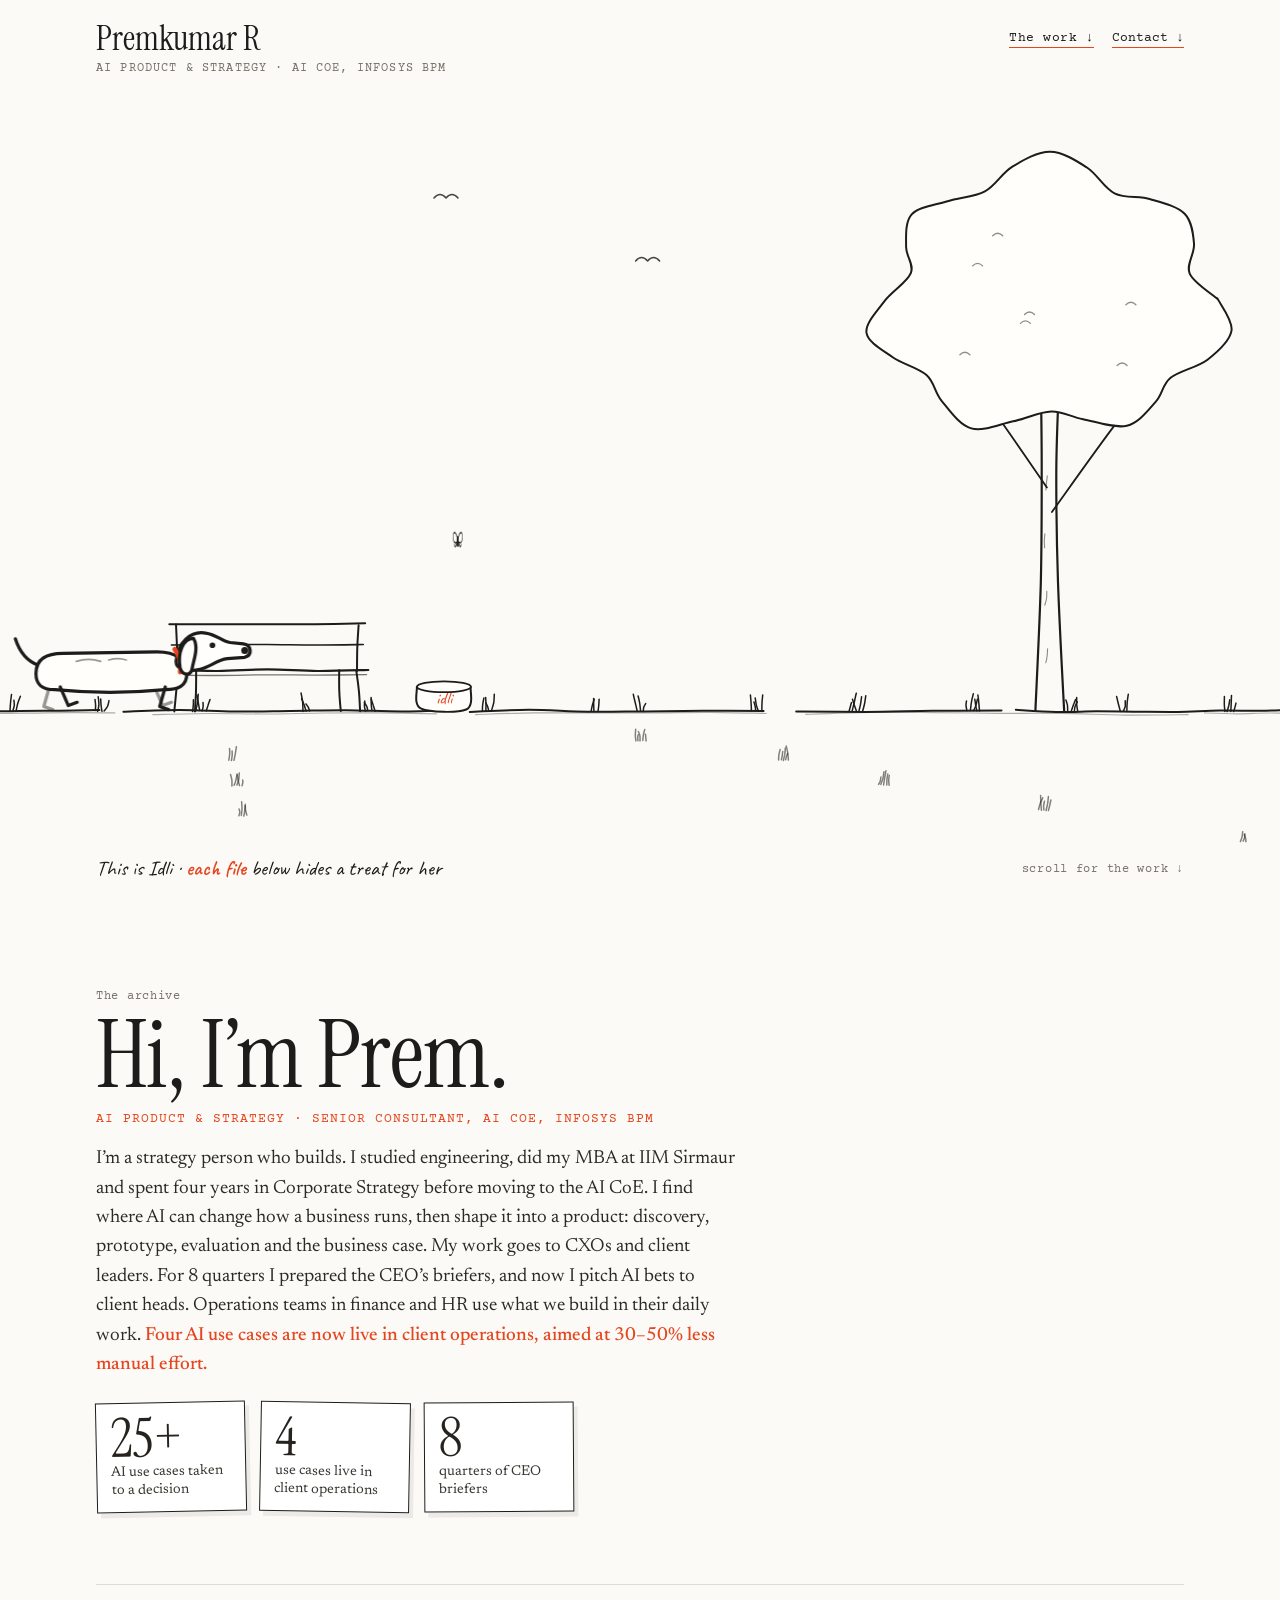
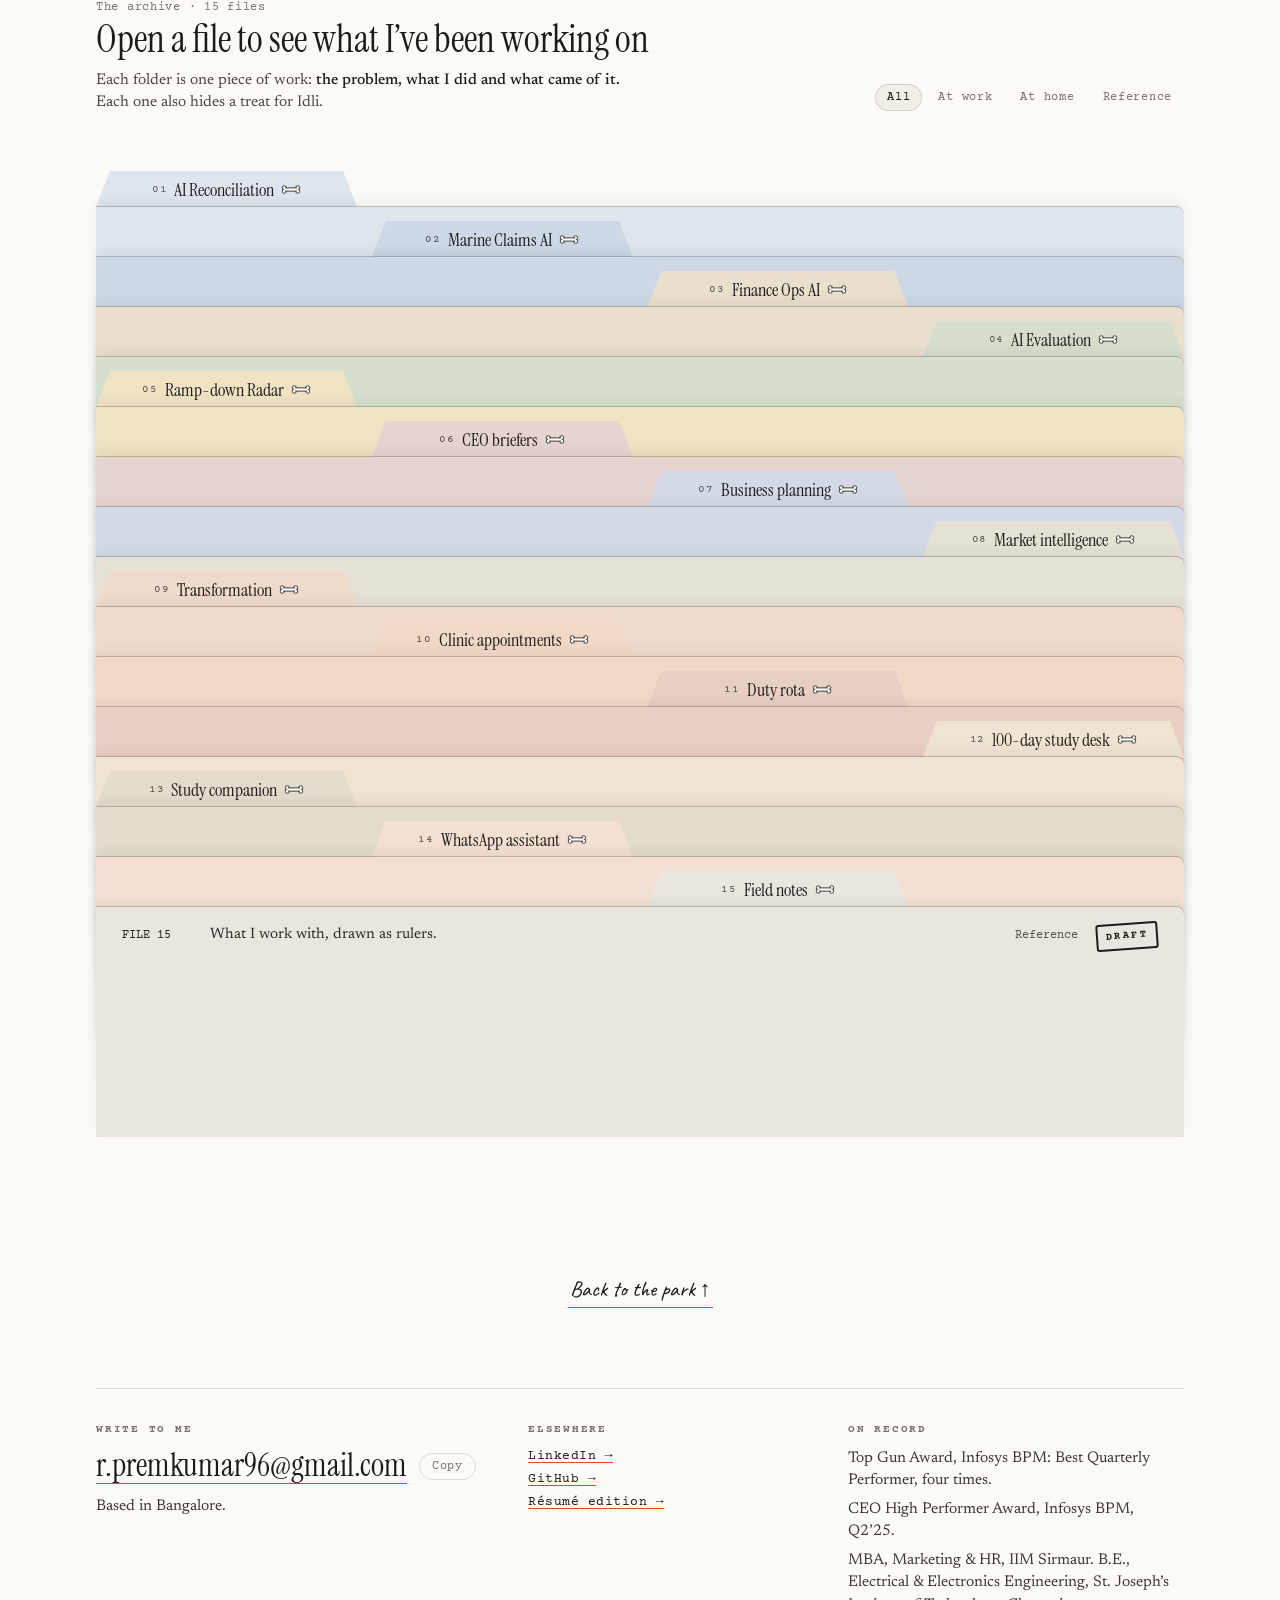
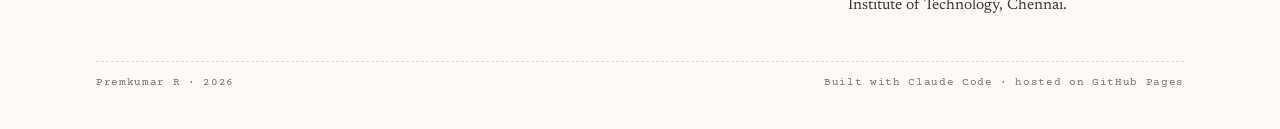
==== commit d9d6f2a7: "Park: tree stays below the name and links on every screen; tested at 5 sizes Co-Authored-By: Claude " ====
--- a/archive/index.html
+++ b/archive/index.html
@@ -630,7 +630,11 @@
   for(let x=10;x<W;x+=40+rr()*80) g+=tuft(x,GY,1);
   for(let i=0;i<Math.round(W/160);i++) g+=tuft(rr()*W, GY+26+rr()*Math.max(10,H-GY-80), .8, .55);
   // tree
-  const tx=phone?W*.86:W*.82, th=Math.min(H*.36,320)*(phone?.8:1), cr=Math.min(170,W*.13)*(phone?1.15:1);
+  const tx=phone?W*.79:W*.82; let th=Math.min(H*.36,320)*(phone?.8:1), cr=Math.min(170,W*.13)*(phone?1.15:1);
+  // keep the canopy clear of the name and links at the top
+  const pr=park.getBoundingClientRect(), topLimit=$(".bar.top").getBoundingClientRect().bottom-pr.top+28, canopyTop=()=>GY-th-cr*.55-cr*.78*1.16;
+  if(canopyTop()<topLimit){ const f=Math.max(.45,(GY-topLimit)/(GY-canopyTop())); th*=f; cr*=f; }
+  scene.dataset.treeTop=Math.round(canopyTop()); scene.dataset.barBottom=Math.round(topLimit-28);
   g+=`<path d="${wline([[tx-14,GY],[tx-9,GY-th*.4],[tx-7,GY-th*.75],[tx-8,GY-th]],1)}" ${S(2.2)}/><path d="${wline([[tx+14,GY],[tx+9,GY-th*.4],[tx+7,GY-th*.75],[tx+9,GY-th]],1)}" ${S(2.2)}/>`;
   g+=`<path d="${wline([[tx-2,GY-th*.7],[tx-cr*.35,GY-th*.95],[tx-cr*.55,GY-th*1.1]],1)}" ${S(1.8)}/><path d="${wline([[tx+3,GY-th*.62],[tx+cr*.4,GY-th*.9],[tx+cr*.6,GY-th*1.02]],1)}" ${S(1.8)}/>`;
   for(let k=0;k<4;k++){ const yy=GY-th*(.15+k*.18), xx=tx-6+rr()*10; g+=`<path d="${seg(xx,yy,xx+rr()*3,yy-14,2,.5)}" ${S(1.1,.5)}/>`; }
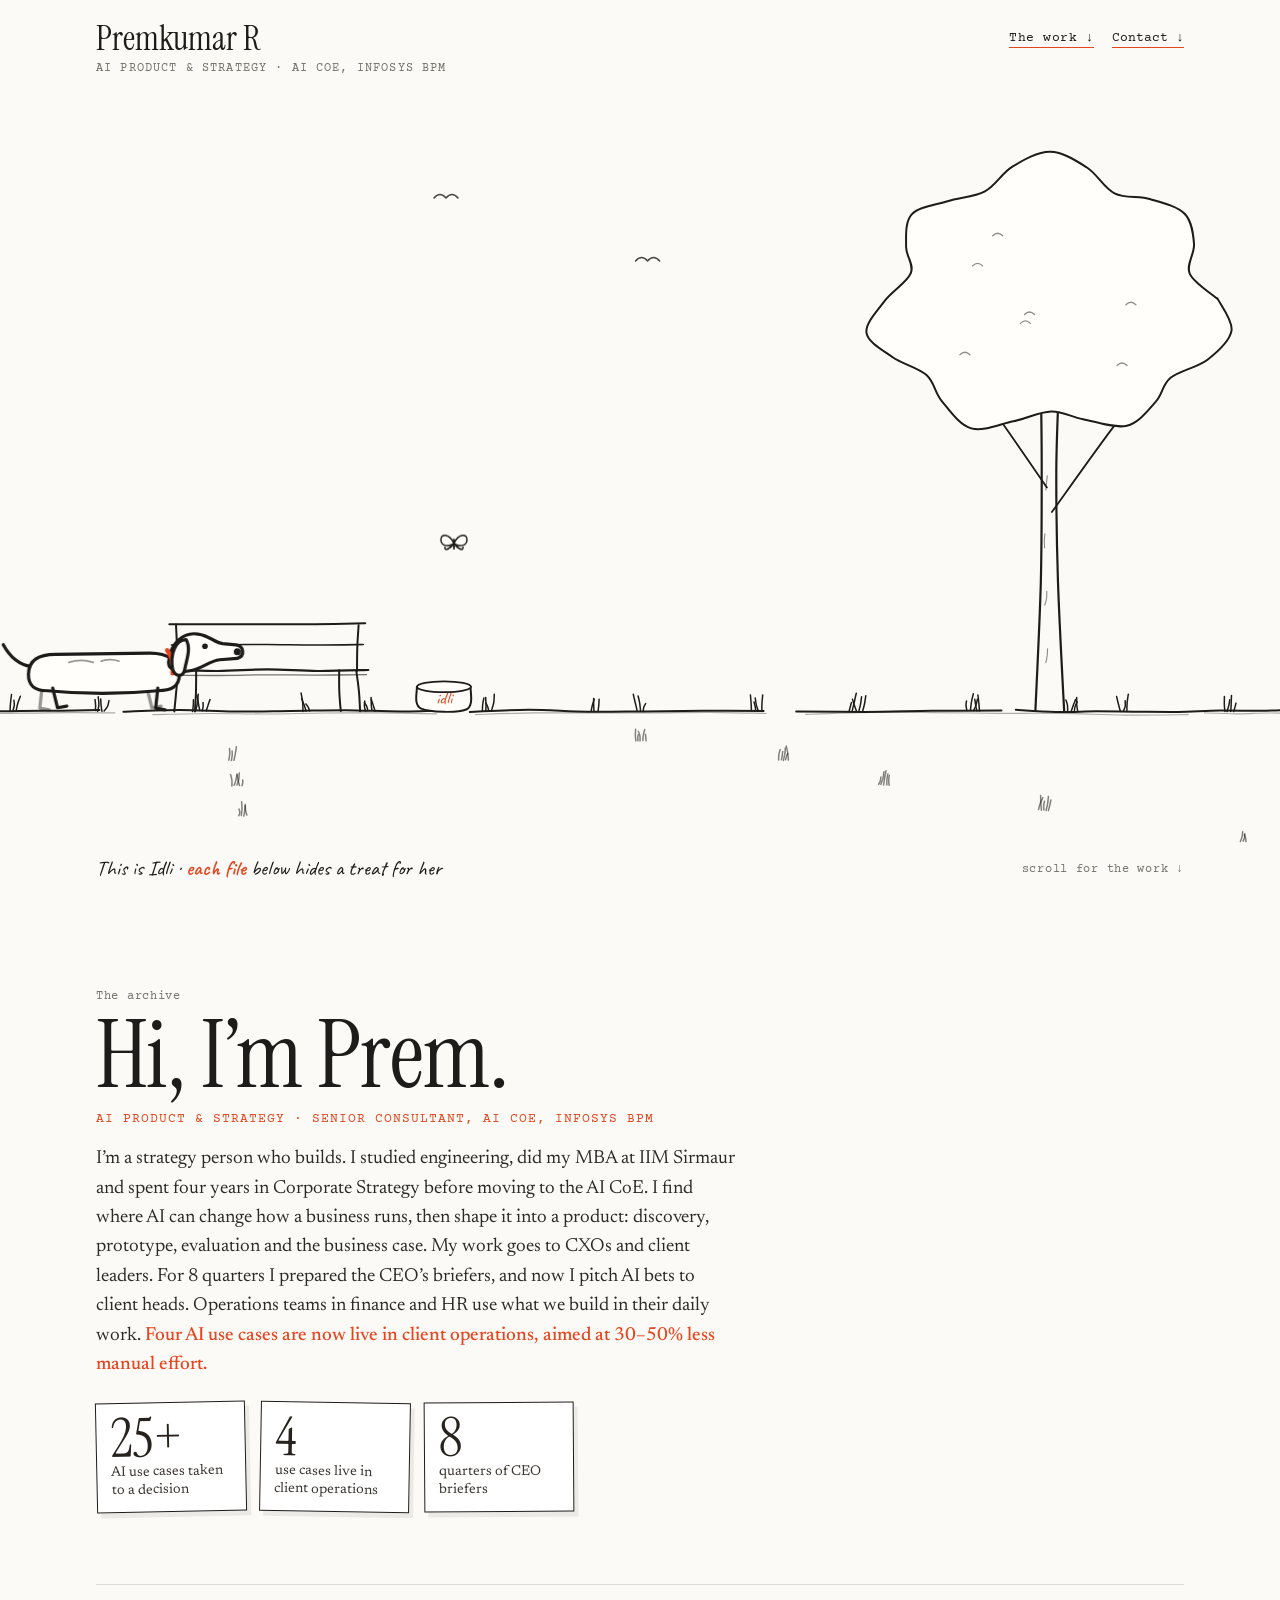
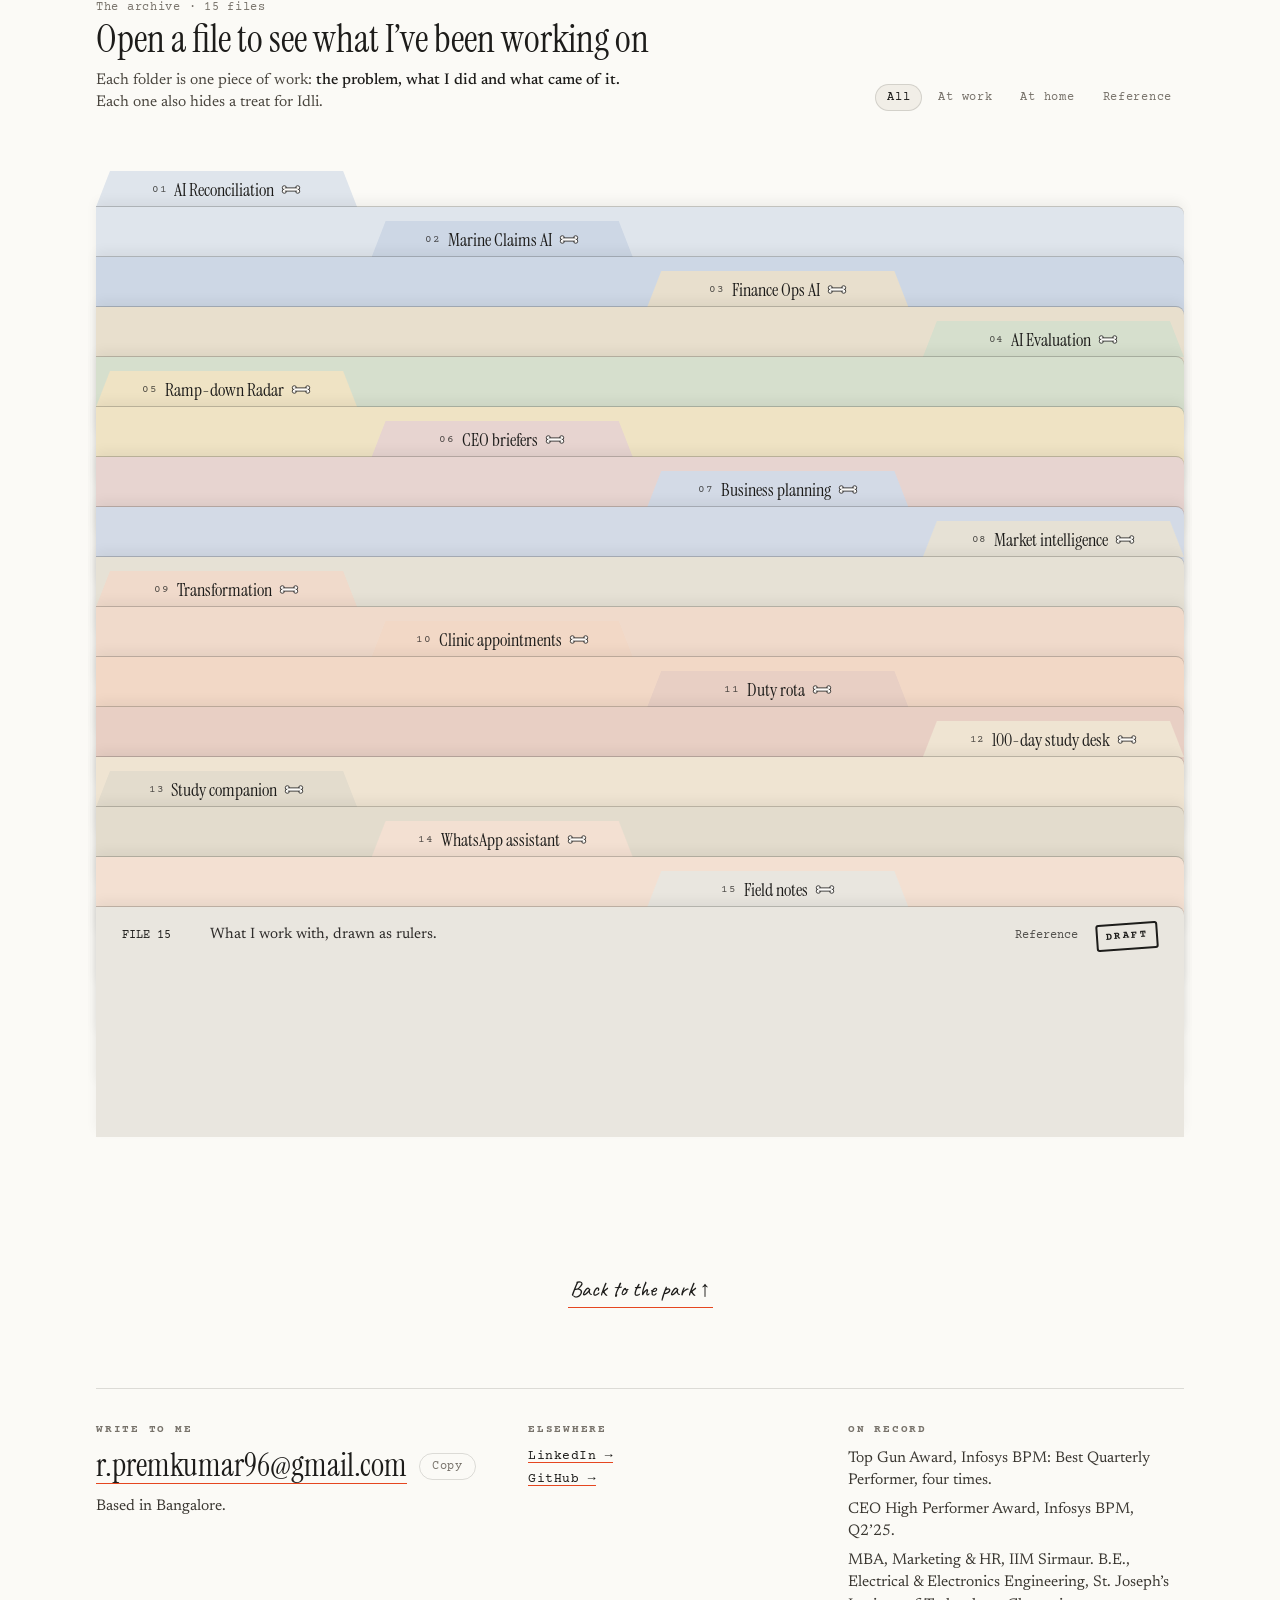
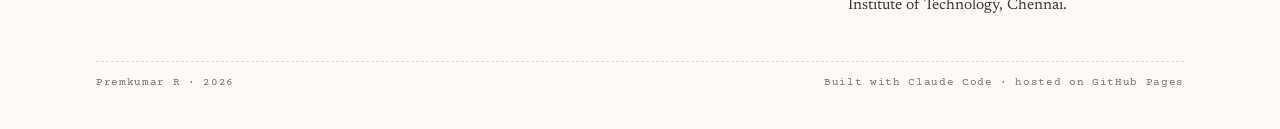
==== commit 64819897: "Make the park and archive the main portfolio page; old pages redirect to it Co-Authored-By: Claude O" ====
--- a/archive/index.html
+++ b/archive/index.html
@@ -1,931 +1,5 @@
 <!doctype html>
-<html lang="en">
-<head>
-<meta charset="utf-8">
-<meta name="viewport" content="width=device-width, initial-scale=1, viewport-fit=cover">
-<title>Premkumar's Files</title>
-<meta name="claude:viewport-fit-sides" content="cover">
-<meta name="description" content="Premkumar R — AI Product & Strategy. Senior Consultant, AI CoE at Infosys BPM. An archive of the AI products, agents, prototypes and side builds he has made, one file each.">
-<meta property="og:type" content="website">
-<meta property="og:title" content="Premkumar R — the files">
-<meta property="og:description" content="AI products, agents and strategy at work, and small apps built at home. One file per project.">
-<meta property="og:url" content="https://rpremkumar56.github.io/portfolio/archive/">
-<meta name="twitter:card" content="summary">
-<link rel="preconnect" href="https://fonts.googleapis.com">
-<link rel="preconnect" href="https://fonts.gstatic.com" crossorigin>
-<link rel="stylesheet" href="https://fonts.googleapis.com/css2?family=Caveat:wght@400;600;700&family=Courier+Prime:wght@400;700&family=Instrument+Serif:ital@0;1&family=Newsreader:ital,opsz,wght@0,6..72,400;0,6..72,500;1,6..72,400&display=swap">
-<style>
-/* Layout: a dark archive room. Coloured folders stack like a drawer, tabs staggered; one opens into a paper file with clipped attachments and side tabs. */
-:root{
-  color-scheme: light;
-  --bg:#fbfaf6; --bg-2:#f1eee7; --line:rgba(29,28,26,.14);
-  --ink-on-dark:#1d1c1a; --muted:#77726a;
-  --paper:#fbf8f1; --paper-2:#ffffff; --graphite:#2f2d29; --graphite-soft:#77726a;
-  --ink:#1d1c1a; --accent:#e5461f; --terra:#e5461f; --receipt:#e5461f;
-  --wood:#a87e52; --wood-dark:#845f38;
-  --hl:rgba(255,221,84,.62);
-  --display:"Instrument Serif","Times New Roman",serif;
-  --body:"Newsreader",Georgia,"Times New Roman",serif;
-  --hand:"Caveat","Segoe Print","Comic Sans MS",cursive;
-  --type:"Courier Prime","Courier New",monospace;
-}
-*{box-sizing:border-box}
-html{min-height:100%}
-body{margin:0;min-height:100%;background:var(--bg);color:var(--ink-on-dark);font-family:var(--body);-webkit-font-smoothing:antialiased}
-body.viewing{overflow:hidden}
-[hidden]{display:none!important}
-button{font:inherit;color:inherit}
-:focus-visible{outline:2px solid var(--accent);outline-offset:3px}
-a{color:inherit}
-
-/* ---------- top ---------- */
-.room{max-width:1120px;margin:0 auto;padding-top:calc(18px + env(safe-area-inset-top,0px));padding-bottom:calc(40px + env(safe-area-inset-bottom,0px));
-  padding-left:max(16px,env(safe-area-inset-left,0px));padding-right:max(16px,env(safe-area-inset-right,0px))}
-.chips{display:flex;gap:4px;flex-wrap:wrap;min-width:0}
-.chip{background:none;border:1px solid transparent;border-radius:999px;padding:6px 11px;cursor:pointer;color:var(--muted);font-family:var(--type);font-size:12px;letter-spacing:.06em}
-.chip:hover{color:var(--ink-on-dark)}
-.chip[aria-pressed="true"]{border-color:var(--line);color:var(--ink-on-dark);background:var(--bg-2)}
-.resume{color:var(--ink-on-dark);text-decoration:none;border-bottom:1px solid var(--muted);padding-bottom:1px}
-.crumb{font-family:var(--type);font-size:12px;letter-spacing:.06em;color:var(--muted)}
-.bio{margin:20px 0 0;max-width:64ch;font-size:clamp(16.5px,1.6vw,19px);line-height:1.55;color:#2c2a26;text-wrap:pretty}
-.bio b{font-weight:500;color:var(--receipt)}
-.proof{display:flex;gap:14px;flex-wrap:wrap;margin-top:22px}
-.pf{background:var(--paper-2);color:#26231f;padding:10px 14px 12px;min-width:112px;border:1.4px solid var(--ink);box-shadow:4px 5px 0 rgba(29,28,26,.07);transform:rotate(-1.2deg)}
-.pf:nth-child(2){transform:rotate(1deg)}
-.pf:nth-child(3){transform:rotate(-.4deg)}
-.pf-num{display:block;font-family:var(--display);font-size:clamp(40px,4.6vw,54px);line-height:.95}
-.pf-lbl{display:block;font-size:14px;line-height:1.25;color:#3a3731;max-width:15ch}
-.drawer-head{display:flex;align-items:baseline;justify-content:space-between;gap:8px 20px;flex-wrap:wrap;margin-top:72px;border-top:1px solid var(--line);padding-top:16px}
-.drawer-head h2{font-family:var(--display);font-weight:400;font-size:clamp(28px,3.4vw,38px);margin:0}
-.drawer-line{margin:6px 0 0;max-width:60ch;font-size:15.5px;line-height:1.45;color:#4a463f}
-.drawer-line b{font-weight:500;color:var(--ink-on-dark)}
-
-/* ---------- Idli's rack ---------- */
-.tab .tb{width:20px;height:9px;flex:none;opacity:.95}
-.treat{position:absolute;top:-46px;right:56px;z-index:2;display:flex;align-items:center;gap:10px;background:var(--paper-2);color:var(--graphite);border:1.4px solid var(--ink);cursor:pointer;
-  padding:8px 14px 8px 10px;font-family:var(--hand);font-size:19px;line-height:1;box-shadow:0 6px 14px -6px rgba(0,0,0,.5);transform:rotate(-2deg);transition:transform .2s}
-.treat:hover{transform:rotate(-2deg) translateY(-3px)}
-.treat img{width:36px;height:16px}
-.treat.got{cursor:default;opacity:.6;transform:rotate(-2deg)}
-.treatfly{position:fixed;z-index:9;width:36px;height:16px;pointer-events:none}
-.tbub{position:absolute;bottom:34px;left:50%;transform:translateX(-50%) rotate(-2deg);font-family:var(--hand);font-size:18px;color:var(--receipt);white-space:nowrap;opacity:0;transition:opacity .3s}
-.tbub.show{opacity:1}
-
-/* ---------- the drawer of folders ---------- */
-.drawer{position:relative;isolation:isolate;z-index:0;margin-top:56px;--step:50px;--tabh:36px;--peek:104px;--bh:230px}
-.folder{position:absolute;left:0;right:0;top:0;height:var(--bh);transform:translateY(calc(var(--y,0)*1px));transition:transform .42s cubic-bezier(.2,.75,.2,1),opacity .3s}
-.folder .fb{position:absolute;inset:0;background:var(--c);border-radius:0 8px 0 0;box-shadow:0 -1px 0 rgba(29,28,26,.22),0 -6px 12px rgba(29,28,26,.05);overflow:hidden}
-.folder .tab{position:absolute;bottom:100%;left:var(--tx);width:var(--tw);height:var(--tabh);background:var(--c);color:var(--fg);border:0;cursor:pointer;
-  clip-path:polygon(14px 0,calc(100% - 14px) 0,100% 100%,0 100%);display:flex;align-items:center;justify-content:center;gap:7px;padding:2px 17px 0;
-  font-family:var(--display);font-size:18px;white-space:nowrap;overflow:hidden}
-.tab .fno{font-family:var(--type);font-size:10.5px;letter-spacing:.08em;opacity:.75;flex:none}
-.tab .tl{overflow:hidden;text-overflow:ellipsis;min-width:0}
-.folder.peek .meta,.folder.front .meta{opacity:1}
-.meta{opacity:0;transition:opacity .25s;display:grid;grid-template-columns:70px minmax(0,1fr) auto auto;align-items:baseline;gap:18px;padding:16px 26px;color:var(--fg);font-family:var(--type);font-size:12px;line-height:1.45}
-.meta .one{font-family:var(--body);font-size:15px;opacity:.92}
-.meta .when{opacity:.75;white-space:nowrap}
-.meta .open{font-family:var(--hand);font-size:19px;white-space:nowrap}
-.folder .stamp{color:var(--fg);border-color:currentColor}
-.drawer.filtered .folder.out{opacity:0;pointer-events:none}
-.site-foot{margin-top:80px;border-top:1px solid var(--line);padding-top:34px;display:grid;grid-template-columns:minmax(0,1.4fr) minmax(0,1fr) minmax(0,1.2fr);gap:28px 40px}
-.site-foot h2{font-family:var(--type);font-weight:700;font-size:11px;letter-spacing:.16em;text-transform:uppercase;color:var(--muted);margin:0 0 12px}
-.site-foot p{margin:0 0 6px;font-size:15.5px;line-height:1.45;color:#3a3731}
-.site-foot a{color:var(--ink-on-dark);text-decoration-color:var(--receipt);text-underline-offset:3px}
-.mail{display:flex;align-items:center;gap:12px;flex-wrap:wrap}
-.mail a{font-family:var(--display);font-size:clamp(24px,2.8vw,32px);line-height:1.1;text-decoration:none;border-bottom:1.5px solid var(--receipt);word-break:break-all}
-.copy{background:none;border:1px solid var(--line);border-radius:999px;color:var(--muted);font-family:var(--type);font-size:11.5px;letter-spacing:.06em;padding:6px 12px;cursor:pointer}
-.copy:hover{color:var(--ink-on-dark)}
-.links{display:grid;gap:8px;font-family:var(--type);font-size:13px;letter-spacing:.04em}
-.foot-line{grid-column:1/-1;margin-top:10px;padding-top:14px;border-top:1px dashed var(--line);font-family:var(--type);font-size:11px;letter-spacing:.06em;color:var(--muted);display:flex;justify-content:space-between;gap:10px;flex-wrap:wrap}
-
-/* ---------- the park ---------- */
-.park{position:relative;height:100vh;height:100svh;min-height:540px;max-height:1060px;overflow:hidden;background:var(--bg)}
-.scene{position:absolute;inset:0;width:100%;height:100%;display:block;pointer-events:none}
-.bar{position:absolute;left:0;right:0;z-index:3;max-width:1120px;margin:0 auto;display:flex;justify-content:space-between;align-items:flex-start;gap:12px 24px;flex-wrap:wrap;
-  padding-left:max(16px,env(safe-area-inset-left,0px));padding-right:max(16px,env(safe-area-inset-right,0px))}
-.bar.top{top:0;padding-top:calc(22px + env(safe-area-inset-top,0px))}
-.bar.bot{bottom:0;padding-bottom:calc(20px + env(safe-area-inset-bottom,0px));align-items:flex-end}
-.pname{font-family:var(--display);font-size:clamp(26px,2.7vw,34px);line-height:1;margin:0;font-weight:400}
-.prole{margin:6px 0 0;font-family:var(--type);font-size:11.5px;letter-spacing:.1em;text-transform:uppercase;color:var(--muted)}
-.plinks{display:flex;gap:18px;font-family:var(--type);font-size:13px;letter-spacing:.04em;padding-top:6px}
-.plinks a,.plinks button{color:var(--ink);text-decoration:none;background:none;border:0;padding:2px 0;cursor:pointer;border-bottom:1.5px solid var(--accent);font:inherit}
-.treatline{margin:0;font-family:var(--hand);font-size:21px;line-height:1.15;color:var(--ink)}
-.treatline b{font-weight:600;color:var(--accent)}
-.scrollcue{font-family:var(--type);font-size:12px;letter-spacing:.06em;color:var(--muted);background:none;border:0;cursor:pointer;padding:4px 0}
-.pdog{position:absolute;left:0;top:0;z-index:2;border:0;background:none;padding:0;margin:0;cursor:pointer;will-change:transform;touch-action:manipulation;-webkit-tap-highlight-color:transparent}
-.pdog svg{display:block;overflow:visible;transform-origin:43.16% 100%}
-.pdog:focus-visible{outline-offset:6px;border-radius:12px}
-.bfly{position:absolute;left:0;top:0;z-index:2;width:30px;height:24px;pointer-events:none;will-change:transform}
-.pheart{position:absolute;z-index:3;width:22px;height:20px;pointer-events:none;animation:floatup 1.4s ease-out forwards}
-@keyframes floatup{from{transform:translate(-50%,0) scale(.7);opacity:1}to{transform:translate(-50%,-80px) scale(1.15);opacity:0}}
-.qmark{position:absolute;z-index:3;font-family:var(--hand);font-weight:700;font-size:38px;line-height:1;color:var(--accent);pointer-events:none;animation:qpop .3s ease-out}
-@keyframes qpop{from{transform:translateY(8px) scale(.6);opacity:0}to{transform:none;opacity:1}}
-.oops{position:absolute;z-index:4;left:50%;top:clamp(104px,21%,230px);width:min(470px,calc(100% - 32px));background:#fffefb;border:1.6px solid var(--ink);
-  border-radius:4px 7px 5px 6px;padding:22px 24px 20px;box-shadow:7px 8px 0 rgba(29,28,26,.07);transform:translateX(-50%) rotate(-1.2deg)}
-.oops.in{animation:pop .5s cubic-bezier(.2,.9,.3,1.15)}
-@keyframes pop{from{opacity:0;transform:translateX(-50%) translateY(14px) rotate(-3deg) scale(.95)}to{opacity:1;transform:translateX(-50%) rotate(-1.2deg)}}
-.oops-h{font-family:var(--display);font-style:italic;font-size:clamp(38px,4.4vw,48px);line-height:1;margin:0}
-.oops-t{font-size:clamp(18px,1.9vw,21px);line-height:1.35;margin:.4em 0 .35em}
-.oops-s{font-size:15.5px;line-height:1.45;color:#4a463f;margin:0}
-.oops-a{display:flex;align-items:center;gap:10px 18px;flex-wrap:wrap;margin-top:16px}
-.go{display:inline-flex;align-items:center;gap:8px;background:var(--ink);color:var(--bg);text-decoration:none;border-radius:999px;padding:11px 18px;font-family:var(--type);font-weight:700;font-size:13.5px;letter-spacing:.03em}
-.go:hover{background:#000}
-.stay{background:none;border:0;cursor:pointer;font-family:var(--type);font-size:12px;letter-spacing:.04em;color:var(--muted);padding:6px 0;border-bottom:1px solid var(--line)}
-.oops-u{position:relative;white-space:nowrap}
-.oops-u svg{position:absolute;left:-2%;bottom:-8px;width:104%;height:10px}
-
-/* ---------- the work ---------- */
-.work{padding-top:72px}
-.intro{display:grid;grid-template-columns:minmax(0,1fr);max-width:820px}
-.intro .crumb{margin:0}
-.hey{font-family:var(--display);font-weight:400;font-size:clamp(52px,7.4vw,96px);line-height:.92;margin:.08em 0 .1em;letter-spacing:-.01em}
-.role{margin:.4em 0 0;font-family:var(--type);font-size:12.5px;letter-spacing:.08em;text-transform:uppercase;color:var(--accent)}
-.intro .bio{margin-top:18px}
-.drawer-head{align-items:flex-end}
-.drawer-head .chips{padding-bottom:4px}
-.topark{margin:30px 0 0;text-align:center}
-.topark button{background:none;border:0;cursor:pointer;font-family:var(--hand);font-size:22px;color:var(--ink);padding:4px 2px;border-bottom:1.5px solid var(--accent)}
-.topark button b{color:var(--accent);font-weight:600}
-@media (max-width:640px){
-  .bar.top{flex-direction:column;gap:12px}
-  .plinks{padding-top:0}
-  .oops{padding:18px 18px 16px;top:clamp(150px,26%,240px)}
-  .work{padding-top:52px}
-  .drawer-head .chips{flex-wrap:nowrap;overflow-x:auto;scrollbar-width:none;max-width:100%;-webkit-mask-image:linear-gradient(90deg,#000 85%,transparent)}
-  .drawer-head .chips::-webkit-scrollbar{display:none}
-  .chip{flex:none}
-}
-@media (max-width:820px){ .site-foot{grid-template-columns:minmax(0,1fr)} }
-
-/* stamps */
-.stamp{display:inline-block;font-family:var(--type);font-weight:700;font-size:10.5px;letter-spacing:.16em;text-transform:uppercase;padding:.35em .7em;border:2px solid currentColor;border-radius:3px;transform:rotate(-4deg);white-space:nowrap}
-.s-live{color:var(--accent)}.s-proto{color:var(--ink)}.s-wait{color:#6b665d}.s-idea{color:var(--muted)}
-
-/* flying folder (drawer ⇄ file) */
-.flyer{position:fixed;z-index:8;border-radius:0 10px 10px 10px;box-shadow:0 24px 40px -22px rgba(29,28,26,.35);pointer-events:none;transform-origin:0 0;will-change:transform,opacity;contain:strict;backface-visibility:hidden}
-#fv.instant{transition:none}
-
-/* ---------- file view ---------- */
-#fv{position:fixed;inset:0;z-index:6;background:var(--bg);overflow-y:auto;overscroll-behavior:contain;opacity:0;transition:opacity .28s ease;-webkit-overflow-scrolling:touch}
-#fv.show{opacity:1}
-.fv-wrap{max-width:1160px;margin:0 auto;padding-top:calc(14px + env(safe-area-inset-top,0px));padding-bottom:calc(120px + env(safe-area-inset-bottom,0px));
-  padding-left:max(16px,env(safe-area-inset-left,0px));padding-right:max(16px,env(safe-area-inset-right,0px))}
-.fv-bar{display:flex;align-items:center;justify-content:space-between;gap:10px;flex-wrap:wrap;font-family:var(--type);font-size:12px;color:var(--muted);border-bottom:1px solid var(--line);padding-bottom:10px}
-.back{display:inline-flex;align-items:center;gap:8px;background:var(--ink-on-dark);color:var(--bg);border:0;border-radius:999px;cursor:pointer;font-family:var(--type);font-weight:700;font-size:13.5px;letter-spacing:.04em;padding:10px 16px 10px 12px;box-shadow:0 4px 14px rgba(0,0,0,.35)}
-.back:hover{background:#fff}
-.back svg{width:18px;height:18px}
-.fv-bar{position:sticky;top:0;z-index:3;background:var(--bg);padding-top:calc(10px + env(safe-area-inset-top,0px));margin-top:calc(-10px - env(safe-area-inset-top,0px))}
-.backlow{margin:40px auto 0;display:flex}
-.fv-crumb{flex:1;min-width:0;white-space:nowrap;overflow:hidden;text-overflow:ellipsis}
-.fv-head{display:grid;grid-template-columns:minmax(0,1fr) auto;gap:16px 32px;align-items:end;margin:26px 0 64px}
-.fv-head h1{font-family:var(--display);font-weight:400;font-size:clamp(40px,6.6vw,80px);line-height:.95;margin:0;text-wrap:balance}
-.fv-side{font-family:var(--type);font-size:12px;line-height:1.6;color:var(--muted);text-align:right}
-.fv-side .stamp{margin-top:8px}
-.panel-wrap{position:relative;padding-right:48px}
-.panel{position:relative;background:var(--c);border-radius:0 10px 10px 10px;padding:38px clamp(18px,4vw,54px) 54px;min-height:420px}
-.panel::before{content:attr(data-label);position:absolute;bottom:100%;left:0;height:34px;padding:8px 26px 0;background:var(--c);color:var(--fg);font-family:var(--display);font-size:18px;white-space:nowrap;
-  clip-path:polygon(0 0,calc(100% - 14px) 0,100% 100%,0 100%);min-width:220px}
-.doc{display:grid;grid-template-columns:minmax(0,1fr) 270px;gap:26px;align-items:start}
-.sheet{position:relative;background:var(--paper);color:var(--graphite);padding:46px clamp(20px,4vw,48px) 52px clamp(56px,7vw,92px);box-shadow:0 2px 0 rgba(0,0,0,.06),0 8px 14px -8px rgba(0,0,0,.45);
-  background-image:var(--grain,none)}
-.sheet::before{content:"";position:absolute;left:clamp(18px,2.6vw,30px);top:34px;bottom:34px;width:12px;
-  background:radial-gradient(circle,var(--bg) 0 4px,rgba(29,28,26,.35) 4.6px,transparent 5.6px) 0 0/12px 33.3% repeat-y}
-.sheet-grid{display:grid;grid-template-columns:150px minmax(0,1fr);gap:30px}
-.margin{font-family:var(--type);font-size:11.5px;line-height:1.55;color:var(--graphite-soft);display:grid;gap:12px;align-content:start;padding-top:8px}
-.margin b{display:block;font-weight:700;color:var(--graphite);letter-spacing:.06em;font-size:10.5px;text-transform:uppercase}
-.sheet h2{font-family:var(--display);font-style:italic;font-weight:400;font-size:clamp(34px,4vw,50px);line-height:1;margin:0 0 .45em;color:#26231f}
-.sheet .lede{font-size:clamp(17px,1.8vw,19.5px);line-height:1.5;margin:0 0 .9em;color:#2c2924}
-.sheet p{font-size:clamp(16px,1.6vw,17.5px);line-height:1.62;margin:0 0 .9em;max-width:62ch;text-wrap:pretty}
-.fileno{position:absolute;top:22px;right:22px;font-family:var(--type);font-size:12px;letter-spacing:.06em;color:var(--ink);border:1.5px solid var(--ink);padding:4px 8px;transform:rotate(2deg)}
-.attach{display:grid;gap:26px;align-content:start;padding-top:28px}
-.clipwrap{position:relative}
-.clipwrap > svg.clip{position:absolute;top:-16px;left:28px;width:18px;height:50px;z-index:2}
-.exhibits{display:grid;gap:18px}
-.exhibit{position:relative;display:block;background:var(--paper-2);color:#26231f;padding:16px 18px 18px;box-shadow:0 3px 8px -3px rgba(0,0,0,.45);transform:rotate(-1.4deg)}
-.exhibit:nth-child(2){transform:rotate(1.2deg)}
-.exhibit:nth-child(3){transform:rotate(-.6deg)}
-.exhibit.lead{margin-left:-46px;padding:20px 20px 22px}
-.exhibit > svg.clip{position:absolute;top:-16px;right:26px;width:18px;height:50px}
-.ex-tag{display:block;font-family:var(--type);font-size:10.5px;letter-spacing:.14em;text-transform:uppercase;color:var(--terra)}
-.ex-num{display:block;font-family:var(--display);font-size:clamp(46px,5.4vw,66px);line-height:.95;margin:.12em 0 .08em;letter-spacing:-.01em;font-variant-numeric:lining-nums}
-.exhibit.lead .ex-num{font-size:clamp(54px,6.6vw,84px)}
-.ex-lbl{display:block;font-size:16px;line-height:1.3;color:#3a3731;text-wrap:balance}
-.also{margin:0;font-family:var(--type);font-size:12.5px;line-height:1.55;color:var(--fg)}
-.also b{display:block;font-weight:700;letter-spacing:.14em;text-transform:uppercase;font-size:10.5px;opacity:.7;margin-bottom:2px}
-.receipt{position:relative;background:var(--receipt);color:#2f2a1c;padding:16px 16px 18px;font-family:var(--type);font-size:12px;line-height:1.45;transform:rotate(1.6deg);box-shadow:0 6px 14px -6px rgba(0,0,0,.45);margin-left:-44px}
-.receipt::after{content:"";position:absolute;left:0;right:0;bottom:-7px;height:7px;background:linear-gradient(-45deg,transparent 5px,var(--receipt) 0) 0 0/10px 10px repeat-x,linear-gradient(45deg,transparent 5px,var(--receipt) 0) 0 0/10px 10px repeat-x}
-.receipt .rh{display:flex;justify-content:space-between;font-weight:700;letter-spacing:.14em;border-bottom:1px dashed rgba(47,42,28,.5);padding-bottom:6px;margin-bottom:6px}
-.receipt dl{margin:0}
-.receipt .row{display:grid;grid-template-columns:minmax(0,1fr) auto;gap:8px;align-items:baseline;padding:2px 0}
-.receipt dd{margin:0;overflow:hidden;white-space:nowrap}
-.receipt dd::after{content:" ................................................................";opacity:.45}
-.receipt dt{font-weight:700;font-variant-numeric:tabular-nums}
-.receipt .rf{border-top:1px dashed rgba(47,42,28,.5);margin-top:6px;padding-top:6px;text-align:center;letter-spacing:.1em;font-size:11px}
-.figure{background:var(--paper-2);padding:12px 12px 10px;transform:rotate(-2deg);box-shadow:0 3px 8px -3px rgba(0,0,0,.45);color:var(--graphite)}
-.figure .frame{aspect-ratio:4/3;display:grid;place-items:center;background:#f3efe6;position:relative;overflow:hidden}
-.figure .frame::before{content:"";position:absolute;inset:16% 12% 18% 14%;background:var(--tint);opacity:.35;transform:rotate(-3deg)}
-.figure svg.dd{width:90%;position:relative}
-.figure figcaption{font-family:var(--type);font-size:10.5px;letter-spacing:.04em;color:var(--graphite-soft);margin-top:8px}
-.card-note{background:var(--paper-2);color:var(--accent);font-family:var(--hand);font-size:22px;line-height:1.15;padding:14px 16px 16px;transform:rotate(-1.2deg);box-shadow:0 3px 8px -3px rgba(0,0,0,.45);
-  background-image:repeating-linear-gradient(transparent 0 25px,rgba(29,28,26,.09) 25px 26px);background-position:0 12px}
-.sidetabs{position:absolute;top:28px;right:0;width:48px;display:flex;flex-direction:column;gap:6px;overflow:hidden}
-.stab{writing-mode:vertical-rl;height:150px;width:44px;border:0;cursor:pointer;background:var(--c);color:var(--fg);font-family:var(--display);font-size:14.5px;
-  border-radius:0 10px 10px 0;padding:8px 0;white-space:nowrap;overflow:hidden;text-overflow:ellipsis;opacity:.92;transition:transform .2s}
-.stab:hover{transform:translateX(3px);opacity:1}
-.stab[aria-current="true"]{opacity:1;box-shadow:inset 3px 0 0 rgba(0,0,0,.2)}
-.fv-nav{display:flex;justify-content:space-between;gap:12px;margin-top:34px;font-family:var(--type);font-size:12.5px}
-.fv-nav button{background:none;border:0;cursor:pointer;color:var(--ink-on-dark);padding:8px 0;text-align:left;max-width:48%}
-.fv-nav button:last-child{text-align:right}
-.fv-nav button:disabled{opacity:.25;cursor:default}
-.fv-nav small{display:block;color:var(--muted);letter-spacing:.06em}
-.trailbar{position:fixed;left:0;right:0;bottom:0;z-index:7;display:flex;flex-direction:column;align-items:center;gap:2px;padding-bottom:calc(8px + env(safe-area-inset-bottom,0px));padding-top:6px;
-  background:linear-gradient(rgba(251,250,246,0),rgba(251,250,246,.96) 40%);pointer-events:none}
-.trail{position:relative;width:clamp(180px,46vw,460px);height:46px}
-.tline{position:absolute;left:-6px;right:-6px;bottom:10px;height:6px;background:url("data:image/svg+xml,%3Csvg xmlns='http://www.w3.org/2000/svg' width='60' height='6' viewBox='0 0 60 6'%3E%3Cpath d='M0 3.4C9 2.4 15 4 24 3.2S40 2.2 48 3.5 56 3 60 3.2' fill='none' stroke='%23a39d92' stroke-width='1.2' stroke-linecap='round'/%3E%3C/svg%3E") repeat-x;background-size:60px 6px}
-.tick{position:absolute;bottom:8px;width:1.4px;height:9px;background:var(--muted);transform:translateX(-50%) rotate(5deg);opacity:.6}
-.tick.seen{background:var(--receipt);opacity:1}
-.tdog{position:absolute;bottom:13px;left:0;transform:translateX(-50%);transition:left .75s cubic-bezier(.4,.1,.3,1)}
-.tdog img{width:56px;height:25px;display:block}
-.tdog.right img{transform:scaleX(-1)}
-.tmeta{font-family:var(--type);font-size:11px;color:var(--muted);letter-spacing:.06em}
-.tip{font-family:var(--hand);font-size:18px;color:var(--muted);min-height:1.1em}
-.map svg{width:100%;height:auto;display:block}
-.map svg text{font-family:var(--hand);fill:#34312c}
-.creds h3{font-family:var(--type);font-weight:700;font-size:11px;letter-spacing:.16em;text-transform:uppercase;color:var(--terra);margin:1.2em 0 .4em}
-.creds p{margin:0 0 .35em}
-.creds a{color:var(--ink)}
-.nojs{max-width:720px;margin:24px auto;padding:0 16px;font-size:17px;line-height:1.5}
-.nojs h2{font-family:var(--display);font-weight:400;font-size:30px;margin:1.2em 0 .3em}
-
-@media (max-width:820px){
-  .doc{grid-template-columns:minmax(0,1fr)}
-  .attach{grid-template-columns:repeat(auto-fit,minmax(min(100%,240px),1fr));padding-top:0}
-  .receipt{margin-left:0}
-  .exhibit.lead{margin-left:0}
-  .exhibits{grid-template-columns:repeat(auto-fit,minmax(min(100%,220px),1fr))}
-  .sheet-grid{grid-template-columns:minmax(0,1fr);gap:14px}
-  .margin{grid-template-columns:repeat(auto-fit,minmax(130px,1fr));padding-top:0}
-  .panel-wrap{padding-right:0}
-  .sidetabs{position:static;width:auto;flex-direction:row;overflow-x:auto;margin-top:14px;padding-bottom:4px}
-  .stab{writing-mode:horizontal-tb;height:40px;width:auto;flex:none;padding:0 16px;border-radius:0 0 10px 10px;max-width:220px}
-  .fv-head{grid-template-columns:minmax(0,1fr)}
-  .fv-side{text-align:left}
-  .tip{display:none}
-}
-@media (max-width:640px){
-  .chips{flex-wrap:nowrap;overflow-x:auto;scrollbar-width:none;-webkit-mask-image:linear-gradient(90deg,#000 85%,transparent)}
-  .chips::-webkit-scrollbar{display:none}
-  .chip{flex:none}
-  .proof{gap:10px}
-  .pf{min-width:0;flex:1 1 0;padding:9px 10px 10px}
-  .pf-lbl{font-size:12.5px}
-  .drawer-head{margin-top:52px}
-  .treat{position:static;margin:0 0 14px;transform:none}
-  .treat:hover{transform:none}
-  .drawer{--step:54px;--peek:0px;--bh:150px}
-  .meta{grid-template-columns:minmax(0,1fr) auto;gap:6px 12px;padding:14px 16px}
-  .meta .fn,.meta .open{display:none}
-  .folder .tab{font-size:17px}
-  .panel{padding:30px 14px 34px}
-  .sheet{padding:40px 18px 36px 44px}
-  .sheet::before{left:14px}
-  .fileno{top:12px;right:12px}
-}
-@media (prefers-reduced-motion:reduce){
-  *,*::before,*::after{animation-duration:.01s!important;transition-duration:.01s!important}
-}
-</style>
-</head>
-<body>
-<section class="park" id="park" aria-label="Idli's park">
-  <svg class="scene" id="scene" aria-hidden="true"></svg>
-  <div class="bar top">
-    <div><p class="pname">Premkumar R</p><p class="prole">AI Product &amp; Strategy · AI CoE, Infosys BPM</p></div>
-    <nav class="plinks" aria-label="Site"><a href="#work" id="skipWork">The work ↓</a><button type="button" id="contactCta">Contact ↓</button></nav>
-  </div>
-  <button type="button" class="pdog" id="idli" aria-label="Pet Idli, the dachshund"></button>
-  <svg class="bfly" id="bfly" viewBox="-15 -12 30 24" aria-hidden="true"><g id="wings"><path d="M0 0C-4 -10 -14 -11 -13 -3C-12 3 -5 3 0 0ZM0 0C-3 4 -10 9 -9 3" fill="#fffefb" stroke="#1d1c1a" stroke-width="1.5" stroke-linejoin="round"/><path d="M0 0C4 -10 14 -11 13 -3C12 3 5 3 0 0ZM0 0C3 4 10 9 9 3" fill="#fffefb" stroke="#1d1c1a" stroke-width="1.5" stroke-linejoin="round"/></g><path d="M0 -4V5" stroke="#1d1c1a" stroke-width="1.8" stroke-linecap="round"/></svg>
-  <div class="oops" id="oops" hidden role="status">
-    <p class="oops-h">Oh, sorry.</p>
-    <p class="oops-t">You came for Prem’s <span class="oops-u">work<svg viewBox="0 0 120 10" preserveAspectRatio="none" aria-hidden="true"><path d="M2 6C20 2 34 9 52 5S86 2 118 6" fill="none" stroke="#e5461f" stroke-width="2.4" stroke-linecap="round"/></svg></span>, not his dog.</p>
-    <p class="oops-s">He leads AI product bets in the AI CoE at Infosys BPM. Everything he has worked on is in the files below.</p>
-    <div class="oops-a"><a class="go" href="#work" id="goWork">Show me the work ↓</a><button type="button" class="stay" id="stay">I’ll watch Idli a bit</button></div>
-  </div>
-  <div class="bar bot">
-    <p class="treatline" id="treatLine" aria-live="polite"></p>
-    <button type="button" class="scrollcue" id="scrollCue">scroll for the work ↓</button>
-  </div>
-</section>
-<main class="room" id="room">
-  <section class="work" id="work" aria-label="The work">
-    <div class="intro">
-      <p class="crumb">The archive</p>
-      <h2 class="hey">Hi, I’m Prem.</h2>
-      <p class="role">AI Product &amp; Strategy · Senior Consultant, AI CoE, Infosys BPM</p>
-      <p class="bio">I’m a strategy person who builds. I studied engineering, did my MBA at IIM Sirmaur and spent four years in Corporate Strategy before moving to the AI CoE. I find where AI can change how a business runs, then shape it into a product: discovery, prototype, evaluation and the business case. My work goes to CXOs and client leaders. For 8 quarters I prepared the CEO’s briefers, and now I pitch AI bets to client heads. Operations teams in finance and HR use what we build in their daily work. <b>Four AI use cases are now live in client operations, aimed at 30–50% less manual effort.</b></p>
-      <div class="proof" aria-label="In numbers">
-        <div class="pf"><span class="pf-num">25+</span><span class="pf-lbl">AI use cases taken to a decision</span></div>
-        <div class="pf"><span class="pf-num">4</span><span class="pf-lbl">use cases live in client operations</span></div>
-        <div class="pf"><span class="pf-num">8</span><span class="pf-lbl">quarters of CEO briefers</span></div>
-      </div>
-    </div>
-    <div class="drawer-head"><div><div class="crumb" id="crumb">The archive · 15 files</div><h2 id="heroTitle">Open a file to see what I’ve been working on</h2><p class="drawer-line" id="heroText"></p></div>
-      <span class="chips" role="group" aria-label="Show files">
-        <button type="button" class="chip" data-col="all" aria-pressed="true">All</button>
-        <button type="button" class="chip" data-col="work" aria-pressed="false">At work</button>
-        <button type="button" class="chip" data-col="home" aria-pressed="false">At home</button>
-        <button type="button" class="chip" data-col="ref" aria-pressed="false">Reference</button>
-      </span>
-    </div>
-    <section class="drawer" id="drawer" aria-label="Files"></section>
-    <p class="topark"><button type="button" id="toPark">Back to the park ↑</button></p>
-  </section>
-  <footer class="site-foot" id="contact" aria-label="Contact">
-    <div>
-      <h2>Write to me</h2>
-      <div class="mail"><a href="mailto:r.premkumar96@gmail.com" id="mailLink">r.premkumar96@gmail.com</a><button type="button" class="copy" id="copyMail">Copy</button></div>
-      <p style="margin-top:12px">Based in Bangalore.</p>
-    </div>
-    <div>
-      <h2>Elsewhere</h2>
-      <div class="links">
-        <a href="https://www.linkedin.com/in/premkumar-r-" target="_blank" rel="noopener">LinkedIn →</a>
-        <a href="https://github.com/rpremkumar56" target="_blank" rel="noopener">GitHub →</a>
-        <a href="https://rpremkumar56.github.io/portfolio/work.html">Résumé edition →</a>
-      </div>
-    </div>
-    <div>
-      <h2>On record</h2>
-      <p>Top Gun Award, Infosys BPM: Best Quarterly Performer, four times.</p>
-      <p>CEO High Performer Award, Infosys BPM, Q2’25.</p>
-      <p>MBA, Marketing &amp; HR, IIM Sirmaur. B.E., Electrical &amp; Electronics Engineering, St. Joseph’s Institute of Technology, Chennai.</p>
-    </div>
-    <div class="foot-line"><span>Premkumar R · 2026</span><span>Built with Claude Code · hosted on GitHub Pages</span></div>
-  </footer>
-</main>
-
-<section id="fv" hidden aria-label="File">
-  <div class="fv-wrap">
-    <div class="fv-bar">
-      <button type="button" class="back" id="closeBtn"><svg viewBox="0 0 24 24" fill="none" stroke="currentColor" stroke-width="2.2" stroke-linecap="round" stroke-linejoin="round"><path d="M15 18l-6-6 6-6"/></svg>All files</button>
-      <span class="fv-crumb" id="fvCrumb"></span>
-    </div>
-    <div class="fv-head"><h1 id="fvTitle"></h1><div class="fv-side" id="fvSide"></div></div>
-    <div class="panel-wrap"><button type="button" class="treat" id="treatBtn" hidden><img alt="" id="treatImg"><span id="treatTxt">a treat for Idli · tap to keep it</span></button><div class="panel" id="panel"><div class="doc" id="doc"></div></div><nav class="sidetabs" id="sidetabs" aria-label="Other files in this drawer"></nav></div>
-    <div class="fv-nav"><button type="button" id="prevBtn"></button><button type="button" id="nextBtn"></button></div>
-    <button type="button" class="back backlow" id="closeBtn2"><svg viewBox="0 0 24 24" fill="none" stroke="currentColor" stroke-width="2.2" stroke-linecap="round" stroke-linejoin="round"><path d="M15 18l-6-6 6-6"/></svg>Back to all files</button>
-  </div>
-  <div class="trailbar" aria-hidden="true">
-    <div class="trail"><div class="tline"></div><div id="tmarks"></div><div class="tdog" id="tdog"><img id="tdogImg" alt=""><span class="tbub" id="tbub"></span></div></div>
-    <div class="tmeta" id="tmeta"></div>
-    <div class="tip" id="tip"></div>
-  </div>
-</section>
-
-<noscript>
-  <div class="nojs">
-    <p>This is Idli’s park. With JavaScript turned on, she walks around here. Prem’s work is below.</p>
-    <h2>At work</h2><p>Senior Consultant, AI CoE at Infosys BPM (Feb 2026 – now). I lead an AI Squad: 9 accounts, 25+ use cases, 20 prototypes. Files: AI Reconciliation (live in 4 use cases), Marine Claims AI, Finance Ops AI-Assist, multilingual AI evaluation in 5 languages, Ramp-down Radar. Corporate Strategy (May 2022 – Jan 2026): CEO briefers for 8 quarters, $1.5B+ business planning, a market intelligence system for 20+ accounts, a $10M+ transformation programme.</p>
-    <h2>At home</h2><p>Clinic appointment and rota web apps, two learning apps and a WhatsApp clinic assistant, built with Claude Code and hosted on GitHub.</p>
-    <p><a href="https://rpremkumar56.github.io/portfolio/work.html">Read the résumé edition</a> · r.premkumar96@gmail.com</p>
-  </div>
-</noscript>
-
-<script>
-(() => {
-"use strict";
-const REDUCED = matchMedia("(prefers-reduced-motion: reduce)").matches;
-const COARSE = matchMedia("(pointer: coarse)").matches;
-const INK = "#1d1c1a", GRAPHITE = "#2f2d29", ACC = "#e5461f";
-const RESUME = "https://rpremkumar56.github.io/portfolio/work.html";
-const $ = s => document.querySelector(s);
-
-/* ================= CONTENT =================
-   One entry per file. Thin files stay thin: a brief and, only if we have them, numbers, a figure and a note. */
-const COLS = {
-  work:{name:"At work", line:"Since Feb 2026 I lead a cross-functional AI Squad in the AI CoE at Infosys BPM: <b>9 accounts, 25+ use cases, 20 prototypes</b>. Before that, four years in Corporate Strategy next to the CXO office."},
-  home:{name:"At home", line:"Small apps I built after hours for people I know. Each one <b>replaced paper or a habit</b>. Built with Claude Code, hosted on GitHub."},
-  ref: {name:"Reference", line:"What I work with, drawn as rulers."}
-};
-const ALL_LINE = "Each folder is one piece of work: <b>the problem, what I did and what came of it.</b> Each one also hides a treat for Idli.";
-const F = [
- {col:"work", title:"AI Reconciliation", tab:"AI Reconciliation", one:"A reusable product that reconciles finance documents with AI and auditable rules.", when:"AI CoE · 2026", status:["Live","live"], c:"#dfe5ec", fg:"#1d1c1a", pic:"recon", cap:"two ledgers, one rulebook",
-  margin:[["Role","Co-creator"],["Team","AI CoE"],["Used in","Finance operations"]],
-  body:["I co-created a reusable product for finance operations. AI extracts the data from documents. Configurable rules then reconcile it, and every decision leaves an audit trail.",
-        "The same product now runs across many workflows. Each team changes the rules, not the code. Four use cases are live in client operations."],
-  facts:[["4","use cases live in client operations"],["~16","workflows across 9 accounts"],["30–50%","target effort reduction"]], also:["6+ POCs delivered"]},
- {col:"work", title:"Marine Claims AI", tab:"Marine Claims AI", one:"Human-in-the-loop agents that calculate and explain contract deadlines.", when:"AI CoE · 2026", status:["Prototype","proto"], c:"#cdd7e5", fg:"#1d1c1a", pic:"agents", cap:"the agent drafts, a person decides",
-  margin:[["Role","Prototyped and pitched"],["Process","Marine claims"]],
-  body:["A marine claims team handles more than 300 cases a month. Each case carries contract deadlines, and a missed deadline costs money.",
-        "I prototyped and pitched human-in-the-loop AI agents. They calculate each contract deadline and explain how they got it. They also organise the correspondence for every case. A person reviews and decides."],
-  facts:[["300+","claims cases a month"],["~$0.8M","annual time-bar exposure"]], note:"the agent drafts, a person decides"},
- {col:"work", title:"Finance Ops AI-Assist", tab:"Finance Ops AI", one:"Two AI-assist products for invoice processing and vendor queries.", when:"AI CoE · 2026", status:["Prototype","proto"], c:"#e8dfcd", fg:"#1d1c1a", pic:"recon", cap:"invoice in, answer out",
-  margin:[["Role","Defined and pitched"],["Process","Invoices, vendor queries"]],
-  body:["I defined and pitched two AI-assist products: one for invoice processing and one for vendor queries.",
-        "They validate documents, classify cases and rank them by SLA. They retrieve answers from the ERP and draft replies in several languages."],
-  facts:[["~41%","projected time saving"],["~20","FTE of effort"]], also:["2 products: invoices and vendor queries"]},
- {col:"work", title:"Testing AI in five languages", tab:"AI Evaluation", one:"An evaluation design for a live HR AI solution across five European languages.", when:"AI CoE · 2026", status:["Live","live"], c:"#d6dfcd", fg:"#1d1c1a", pic:"langs", cap:"same question, five languages",
-  margin:[["Role","Designed the evaluation"],["Channels","Email, documents, tickets, calls"]],
-  body:["A live HR AI solution handled emails, documents, tickets and live calls in five European languages. I designed how we evaluate it.",
-        "I built risk-based test sets and graded each error by severity. I added human-validation controls and rollout gates. Each gate links to a real operational decision: go, hold or roll back."],
-  facts:[["5","European languages"],["4","channels: email, documents, tickets, calls"]], note:"a metric is only useful if it changes a decision"},
- {col:"work", title:"Ramp-down Radar", tab:"Ramp-down Radar", one:"An AI prototype that flags client accounts at risk of ramping down.", when:"AI CoE · 2026", status:["Pending sponsor","wait"], c:"#efe3c4", fg:"#1d1c1a", pic:"radar", cap:"signals before the numbers move",
-  margin:[["Role","Built the prototype"],["Data","Synthetic only, by design"],["Next","Real-data pilot"]],
-  body:["Some client accounts ramp down even when delivery looks smooth. Leadership wanted to see this earlier.",
-        "I built an AI prototype that flags accounts at risk. It combines account signals with an external-event monitor that watches public news about each client.",
-        "I validated it on synthetic data. A pilot on real data waits for sponsor approval, because client data stays inside approved tools."],
-  note:"built on synthetic data first, on purpose"},
- {col:"work", title:"CEO briefers", tab:"CEO briefers", one:"Quarterly CEO briefers, board decks and investor narratives.", when:"Corporate Strategy · 2022–26", status:["Done","idea"], c:"#e7d4d0", fg:"#1d1c1a", pic:"strategy", cap:"eight quarters in a row",
-  margin:[["Role","Prepared the briefers"],["With","CXO office, business heads"]],
-  body:["For eight quarters in a row, I worked with the CXO office and the business heads. Each quarter I prepared the CEO briefers, the board presentations and investor-ready narratives."],
-  facts:[["8","consecutive quarters of CEO briefers"]]},
- {col:"work", title:"Business planning", tab:"Business planning", one:"Business planning and financial modelling for $1.5B+ of revenue.", when:"Corporate Strategy · 2022–26", status:["Done","idea"], c:"#d3dae6", fg:"#1d1c1a", pic:"strategy", cap:"the plan behind the plan",
-  margin:[["Role","Led the planning"],["With","40+ global stakeholders"]],
-  body:["I led business planning and financial modelling for revenue projections of more than $1.5B. The work involved more than 40 stakeholders across the globe."],
-  facts:[["$1.5B+","in revenue projections"],["40+","global stakeholders"]]},
- {col:"work", title:"Market intelligence", tab:"Market intelligence", one:"An automated intelligence system that feeds CXO newsletters.", when:"Corporate Strategy · 2022–26", status:["Done","idea"], c:"#e6e1d5", fg:"#1d1c1a", pic:"radar", cap:"accounts and industries, every day",
-  margin:[["Role","Built the system"],["Readers","CXOs"]],
-  body:["I built an automated intelligence system that covers more than 20 key accounts and their industries. It powers daily and monthly newsletters for the CXOs."],
-  facts:[["20+","key accounts covered"]], also:["Daily and monthly CXO newsletters"]},
- {col:"work", title:"Enterprise transformation", tab:"Transformation", one:"A $10M+ cost programme and two organisational redesigns.", when:"Corporate Strategy · 2022–26", status:["Done","idea"], c:"#f0dacb", fg:"#1d1c1a", pic:"strategy", cap:"cost down, margin up",
-  margin:[["Role","Directed the programme"],["Scope","20,000+ employees"]],
-  body:["I directed a cost optimisation programme of more than $10M and two organisational redesigns. Together they affected more than 20,000 employees.",
-        "The results were about 16% savings year on year, faster financial reporting and a 100% margin improvement in the targeted units."],
-  facts:[["$10M+","cost optimisation programme"],["20,000+","employees affected"],["~16%","savings year on year"]], also:["About $450K saved","100% margin improvement in targeted units"]},
- {col:"home", title:"The paper register", tab:"Clinic appointments", one:"A multi-user web app that replaces a dental clinic's paper register.", when:"Independent build", status:["Built","proto"], c:"#f2d8c6", fg:"#1d1c1a", pic:"calendar", cap:"two chairs, thirty-minute slots",
-  margin:[["Users","Receptionist, assistants"],["Device","Phones"],["Built with","Claude Code"]],
-  body:["The clinic booked every patient in a paper register. I built a multi-user web app to replace it.",
-        "The receptionist and the assistants log in on their phones. They see booked and free slots for each chair, book specialists and mark shows and no-shows.",
-        "The rules came from the front desk. Walk-ins go into a free gap or join the end of the queue. A late specialist shifts the next appointments. A no-show is marked after 15 minutes and can be undone."],
-  facts:[["2","chairs, booked in 30-minute slots"]], also:["Open 10 AM to 9 PM","No-shows marked after 15 minutes"]},
- {col:"home", title:"The duty sheet", tab:"Duty rota", one:"A phone-first rota for the clinic's dental assistants.", when:"Independent build", status:["In use","live"], c:"#e8cfc4", fg:"#1d1c1a", pic:"rota", cap:"who is on which chair today",
-  margin:[["User","The person in charge"],["Hosted on","GitHub Pages"]],
-  body:["The duty sheet for the assistants lived on paper. I built a phone-first rota app.",
-        "The app suggests the rota. The person in charge changes any slot by hand. The data stays on her phone, with backup files."],
-  note:"semi-automatic beats fully automatic when people know things the app does not"},
- {col:"home", title:"A 100-day study desk", tab:"100-day study desk", one:"The app I study AI and system architecture with, one hour a day.", when:"Independent build", status:["In use","live"], c:"#efe4d2", fg:"#1d1c1a", pic:"desk", cap:"one hour a day",
-  margin:[["User","Me"],["AI","Gemini API"],["Hosted on","GitHub Pages"]],
-  body:["I wanted to get deep into AI and system architecture in 100 days, one hour a day. I built the app I study with.",
-        "It has lessons, diagrams, quizzes, mock interviews and daily puzzles, and it tracks my progress. It is my start screen every morning."],
-  facts:[["100","days, one hour a day"]]},
- {col:"home", title:"A study companion", tab:"Study companion", one:"A phone study site for a family member's entrance exam.", when:"Independent build", status:["Built","proto"], c:"#e3dccd", fg:"#1d1c1a", pic:"books", cap:"plan, notes, tests",
-  margin:[["Device","iPhone"]],
-  body:["A family member is preparing for a competitive entrance exam, with study time in short blocks. I built a hosted study site for her phone with the plan, notes, mock tests and visual summaries."]},
- {col:"home", title:"On the workbench", tab:"WhatsApp assistant", one:"A WhatsApp assistant for clinic appointments and reminders, being rebuilt.", when:"Independent build", status:["In build","wait"], c:"#f3e0d2", fg:"#1d1c1a", pic:"phone", cap:"reminders where patients already are",
-  margin:[["Stack","WhatsApp Cloud API, FastAPI"]],
-  body:["My first version booked appointments and sent reminders. It stalled on business-profile verification.",
-        "I am rebuilding it from scratch. This time I start with the approval path, not the code."],
-  note:"the platform rules are part of the product"},
- {col:"ref", kind:"map", title:"Field notes", tab:"Field notes", one:"What I work with, drawn as rulers.", when:"Reference", status:["Draft","idea"], c:"#e9e6df", fg:"#1d1c1a", margin:[["Read it as","one tick per level of hands-on depth"]]}
-];
-F.forEach((f,i)=>{ f.i=i; f.no=String(i+1).padStart(2,"0"); f.id="f-"+f.no; });
-const SKILLS = [["Business planning & modelling",5],["CEO briefers & board decks",5],["Market intelligence",4],["AI product discovery",4],["Rapid prototyping",4],
-  ["AI evaluation design",4],["Agentic workflows",3],["Claude Code & MCP",3],["Power BI & Excel",4],["Python",2]];
-
-/* ================= PEN SKETCH ART ================= */
-const PEN="#1d1c1a";
-const DOG={ body:"M-60 -27C-60 -38 -52 -42 -40 -42L30 -43C44 -43 52 -37 52 -27C52 -18 46 -15 36 -15Q-5 -11 -46 -15C-56 -15 -60 -19 -60 -27Z",
-  head:"M0 0C1 -14 11 -23 22 -21C30 -20 34 -15 40 -14L50 -13C56 -12 57 -5 51 -3L38 -2C30 -1 26 4 17 6C7 8 0 6 0 0Z",
-  ear:"M13 -17C5 -17 1 -6 3 5C5 11 11 11 12 5C13 -1 17 -10 13 -17Z", tail:"M0 0C-8 -3 -14 -10 -17 -20" };
-const DOG_VB="-82 -72 190 84";
-function dogMarkup(p={}, ids=false){
-  const L=p.legs||[0,0,0,0], id=k=>ids?` id="${k}"`:"";
-  const SW=(w=2.4)=>`fill="none" stroke="${PEN}" stroke-width="${w}" stroke-linecap="round" stroke-linejoin="round"`, S=SW();
-  const FI=`fill="#fffefb" stroke="${PEN}" stroke-width="2.4" stroke-linejoin="round"`;
-  const leg=(x,a,far,k)=>`<g${id(k)} transform="translate(${x} -17) rotate(${a})"><path d="M0 0L1 15L8 15" ${S}${far?' stroke-opacity=".45"':''}/></g>`;
-  return `<g${id("dogAll")}>${leg(28,L[1],1,"lFF")}${leg(-50,L[3],1,"lBF")}`+
-   `<g${id("tailG")} transform="translate(-58 -33) rotate(${p.tail||0})"><path d="${DOG.tail}" ${S}/></g>`+
-   `<path d="${DOG.body}" ${FI}/><path d="M-30 -36c6 -2 12 -2 18 0M-6 -37c5 -1.5 9 -1.5 13 0" ${SW(1.3)} stroke-opacity=".45"/>`+
-   `${leg(36,L[0],0,"lFN")}${leg(-42,L[2],0,"lBN")}`+
-   `<g${id("headG")} transform="translate(44 -36) rotate(${p.head||0})"><path d="${DOG.head}" ${FI}/>`+
-   (p.sleep?`<path d="M24 -12q3 2.4 6 0" ${SW(1.8)}/>`:`<circle cx="27" cy="-12" r="2.1" fill="${PEN}"/>`)+
-   `<circle cx="51" cy="-8" r="2.6" fill="${PEN}"/><path d="M-1 -9C3 -4 4 2 3 8" fill="none" stroke="#e5461f" stroke-width="3.4" stroke-linecap="round"/><path d="${DOG.ear}" ${FI}/></g></g>`;
-}
-const svgURL=(vb,w,h,inner)=>"data:image/svg+xml,"+encodeURIComponent(`<svg xmlns="http://www.w3.org/2000/svg" viewBox="${vb}" width="${w}" height="${h}">${inner}</svg>`);
-const BONE_IN=`<g fill="#fffefb" stroke="${PEN}" stroke-width="1.8"><circle cx="6" cy="6.5" r="4.4"/><circle cx="6" cy="13.5" r="4.4"/><circle cx="34" cy="6.5" r="4.4"/><circle cx="34" cy="13.5" r="4.4"/></g><rect x="6" y="6.6" width="28" height="6.8" fill="#fffefb"/><path d="M8 6.6H32M8 13.4H32" stroke="${PEN}" stroke-width="1.8" stroke-linecap="round"/>`;
-const HEART_IN=`<path d="M12 20C5 14.5 2 11 2 7a5 5 0 0 1 10-1.2A5 5 0 0 1 22 7c0 4-3 7.5-10 13z" fill="none" stroke="#e5461f" stroke-width="2.2" stroke-linejoin="round"/>`;
-const PURL={
-  walkA:svgURL(DOG_VB,190,84,dogMarkup({legs:[18,-18,-18,18],tail:-8})),
-  walkB:svgURL(DOG_VB,190,84,dogMarkup({legs:[-18,18,18,-18],tail:8})),
-  happyA:svgURL(DOG_VB,190,84,dogMarkup({tail:-28,head:-8})),
-  happyB:svgURL(DOG_VB,190,84,dogMarkup({tail:24,head:-8})),
-  sleep:svgURL(DOG_VB,190,84,dogMarkup({legs:[70,70,-70,-70],tail:40,head:14,sleep:true})),
-  bone:svgURL("-1 1 42 18",42,18,BONE_IN), heart:svgURL("0 0 24 22",24,22,HEART_IN)
-};
-
-/* ================= DOODLES ================= */
-function doodle(name, ink = INK){
-  const S = `fill="none" stroke="${ink}" stroke-width="1.7" stroke-linecap="round" stroke-linejoin="round"`;
-  const FL = (c,o=.35) => `fill="${c}" fill-opacity="${o}" stroke="none"`;
-  const lines = (x,y,w,n,g=7) => Array.from({length:n},(_,i)=>`<path d="M${x} ${y+i*g} h${w*(i%3===2?.6:1)}"/>`).join("");
-  const parts = {
-    recon:`<g ${S}><rect x="14" y="14" width="50" height="80"/>${lines(20,26,38,8,8)}<rect x="96" y="14" width="50" height="80"/>${lines(102,26,38,8,8)}<path d="M64 30h32M64 54h32M64 78h32" stroke-dasharray="3 4"/><path d="M75 26l4 5 7-9M75 50l4 5 7-9M75 74l4 5 7-9"/></g>`,
-    agents:`<g ${S}><circle cx="38" cy="34" r="11"/><path d="M20 76c2-16 34-16 36 0"/><rect x="100" y="22" width="40" height="32" rx="4"/><circle cx="112" cy="38" r="2.5"/><circle cx="128" cy="38" r="2.5"/><path d="M120 22v-8M120 12h.1"/><path d="M58 40h36M88 35l6 5-6 5M94 58H60M66 53l-6 5 6 5"/><rect x="100" y="64" width="30" height="28"/>${lines(105,72,20,3,6)}</g>`,
-    langs:`<g ${S}><path d="M12 16h52v26H30l-8 8v-8H12z"/><path d="M76 10h60v24h-40l-8 8v-8H76z"/><path d="M26 58h46v24H40l-8 8v-8h-6z"/><path d="M86 50h58v26h-12v8l-8-8H86z"/>${lines(20,25,34,2,8)}${lines(84,18,42,2,8)}${lines(32,66,32,2,8)}${lines(94,59,40,2,8)}</g>`,
-    radar:`<g ${S}><circle cx="80" cy="56" r="42"/><circle cx="80" cy="56" r="28"/><circle cx="80" cy="56" r="14"/><path d="M80 56l30-30"/><path d="M38 56h84M80 14v84" stroke-dasharray="2 5"/></g><g ${FL(ink,.9)}><circle cx="102" cy="40" r="3.5"/><circle cx="62" cy="74" r="2.5"/><circle cx="96" cy="78" r="2.5"/></g><circle cx="102" cy="40" r="9" ${S}/>`,
-    strategy:`<g ${S}><path d="M18 92h126M18 92V14"/><rect x="28" y="66" width="14" height="26"/><rect x="50" y="58" width="14" height="34"/><rect x="72" y="48" width="14" height="44"/><rect x="94" y="36" width="14" height="56"/><rect x="116" y="22" width="14" height="70"/><path d="M26 54C60 44 88 30 132 12M124 10l9 1-4 8"/></g>`,
-    calendar:`<g ${S}><rect x="16" y="14" width="128" height="80"/><path d="M16 28h128M80 14v80"/>${Array.from({length:6},(_,i)=>`<path d="M16 ${40+i*9}h128"/>`).join("")}</g><g ${FL(ink,.5)}><rect x="18" y="41" width="60" height="7"/><rect x="82" y="59" width="60" height="7"/><rect x="18" y="68" width="60" height="7"/></g>`,
-    rota:`<g ${S}><rect x="14" y="14" width="132" height="80"/><path d="M14 30h132M54 14v80M84 14v80M114 14v80"/>${[44,58,72,86].map(y=>`<path d="M20 ${y}h28"/>`).join("")}<path d="M63 40l5 6 8-10M93 54l5 6 8-10M123 40l5 6 8-10M63 68l5 6 8-10M123 82l5 6 8-10"/><path d="M93 66l10 10M103 66l-10 10"/></g>`,
-    desk:`<g ${S}><path d="M14 80c22-8 44-8 66 0 22-8 44-8 66 0V40c-22-8-44-8-66 0-22-8-44-8-66 0z"/><path d="M80 40v40"/>${lines(22,48,48,3,8)}${lines(88,48,48,3,8)}<path d="M120 36V14l-16-6M104 8l-14 10h20z"/></g>`,
-    books:`<g ${S}><rect x="22" y="58" width="110" height="14"/><rect x="30" y="44" width="96" height="14"/><rect x="18" y="72" width="120" height="16"/><path d="M38 30h70l-6 14H44z"/></g>`,
-    phone:`<g ${S}><rect x="54" y="8" width="52" height="94" rx="7"/><path d="M74 14h12"/><path d="M62 26h28v14H66l-4 4z"/><path d="M98 50H72v14h22l4 4z"/><path d="M62 74h24v12H66l-4 4z"/></g>`,
-    moon:`<g ${S}><circle cx="122" cy="28" r="20"/><circle cx="114" cy="22" r="4"/><circle cx="128" cy="34" r="3"/>${[0,1,2,3,4,5].map(i=>`<ellipse cx="${28+i*12}" cy="${94-i*12}" rx="12" ry="4.5"/>`).join("")}<path d="M96 36l-12 12" stroke-dasharray="2 4"/></g>`,
-    reel:`<g ${S}><rect x="34" y="8" width="50" height="94" rx="7"/><path d="M52 44v20l17-10z"/><path d="M100 90V60M114 90V44M128 90V30"/><path d="M96 92h38"/></g>`,
-    stroke:`<g ${S}><path d="M10 70c10-40 30-40 34-8s-14 28-6 6 26-36 32-10-10 26 2 10 24-34 34-8-8 22 6 6 18-24 30-6"/><path d="M10 92h140" stroke-dasharray="2 5"/></g>`,
-    bowl:`<g ${S}><path d="M22 54h116c-4 26-26 40-58 40S26 80 22 54z"/><path d="M60 46c-6-8 6-12 0-22M80 46c-6-8 6-12 0-22M100 46c-6-8 6-12 0-22"/></g>`
-  };
-  return `<svg class="dd" xmlns="http://www.w3.org/2000/svg" viewBox="0 0 160 110" aria-hidden="true">${parts[name]||""}</svg>`;
-}
-const CLIP = `<svg class="clip" viewBox="0 0 16 44" aria-hidden="true"><path d="M5 30V8a3 3 0 0 1 6 0v26a5 5 0 0 1-10 0V12" fill="none" stroke="#9a968f" stroke-width="1.8" stroke-linecap="round"/></svg>`;
-/* paper grain: drawn once into a small image, so no filter runs while files open */
-(function(){ try{ const c=document.createElement("canvas"); c.width=c.height=160; const g=c.getContext("2d"), im=g.createImageData(160,160);
-  for(let i=0;i<im.data.length;i+=4){ const v=Math.random(); im.data[i]=88; im.data[i+1]=76; im.data[i+2]=56; im.data[i+3]=v<.5?Math.round(v*42):Math.round((1-v)*14); }
-  g.putImageData(im,0,0); document.documentElement.style.setProperty("--grain",`url(${c.toDataURL()})`); }catch(e){} })();
-const esc = s => String(s).replace(/&/g,"&amp;").replace(/</g,"&lt;").replace(/>/g,"&gt;").replace(/"/g,"&quot;");
-
-/* ================= STORAGE ================= */
-const store = { get(k){ try{ return localStorage.getItem(k); }catch(e){ return null; } }, set(k,v){ try{ localStorage.setItem(k,v); return true; }catch(e){ return false; } } };
-const NS="prfiles.v1.";
-function hash(str){ let h=5381; for(let i=0;i<str.length;i++) h=((h<<5)+h+str.charCodeAt(i))|0; return (h>>>0).toString(36); }
-let SEEN; try{ SEEN=new Set(JSON.parse(store.get(NS+"seen"))||[]); }catch(e){ SEEN=new Set(); }
-const saveSeen=()=>store.set(NS+"seen",JSON.stringify([...SEEN]));
-let FOUND; try{ FOUND=new Set(JSON.parse(store.get(NS+"treats"))||[]); }catch(e){ FOUND=new Set(); }
-let EATEN = parseInt(store.get(NS+"eaten")||"0",10)||0;
-const saveTreats=()=>{ store.set(NS+"treats",JSON.stringify([...FOUND])); store.set(NS+"eaten",String(EATEN)); };
-const pending=()=>Math.max(0,FOUND.size-EATEN);
-
-/* ================= THE DRAWER ================= */
-const drawer=$("#drawer");
-let col="all", peekI=-1, DR={step:50,tabh:36,peek:104};
-F.forEach(f=>{
-  const el=document.createElement("article"); el.className="folder"; el.dataset.id=f.id;
-  el.style.setProperty("--c",f.c); el.style.setProperty("--fg",f.fg);
-  el.innerHTML=`<button type="button" class="tab" data-open="${f.id}" aria-label="Open file ${f.no}: ${esc(f.title)}. ${esc(f.status[0])}."><span class="fno">${f.no}</span><span class="tl">${esc(f.tab)}</span><img class="tb" alt="" src="${PURL.bone}" title="A treat for Idli is in this file"></button>
-    <div class="fb" data-open="${f.id}"><div class="meta"><span class="fn">FILE ${f.no}</span><span class="one">${esc(f.one)}</span><span class="when">${esc(f.when)}</span><span class="stamp">${esc(f.status[0])}</span></div></div>`;
-  f.el=el; drawer.appendChild(el);
-});
-function visibleFiles(){ return F.filter(f=>col==="all"||f.col===col); }
-function cssNum(v){ return parseFloat(getComputedStyle(drawer).getPropertyValue(v))||0; }
-function layoutDrawer(){
-  const vis=visibleFiles(), step=cssNum("--step"), tabh=cssNum("--tabh"), peek=cssNum("--peek"), bh=cssNum("--bh");
-  DR={step,tabh,peek};
-  const narrow = innerWidth<=640, slots = narrow?2:4;
-  F.forEach(f=>f.el.classList.add("out"));
-  vis.forEach((f,k)=>{
-    const el=f.el; el.classList.remove("out"); el.style.zIndex=k+1;
-    const tw = narrow ? 58 : 24, tx = narrow ? (k%2)*(100-tw) : (k%slots)*((100-tw)/(slots-1));
-    el.style.setProperty("--tw",tw+"%"); el.style.setProperty("--tx",tx+"%");
-    const vi=vis.indexOf(F[peekI]);
-    el.style.setProperty("--y", tabh + k*step + (peekI>=0 && vi>=0 && k>vi ? peek : 0));
-    el.querySelector(".tab").tabIndex=0;
-    el.classList.toggle("peek", k===vis.indexOf(F[peekI]));
-    el.classList.toggle("front", k===vis.length-1);
-  });
-  F.filter(f=>!vis.includes(f)).forEach(f=>{ f.el.style.setProperty("--y", tabh + (vis.length-1)*step + 60); f.el.querySelector(".tab").tabIndex=-1; });
-  drawer.style.height = (tabh + Math.max(0,vis.length-1)*step + bh + peek) + "px";
-  drawer.classList.toggle("filtered", col!=="all");
-  $("#heroTitle").textContent = col==="all" ? "Open a file to see what I’ve been working on" : col==="ref" ? "What I work with" : `${COLS[col].name}: ${vis.length} files`;
-  $("#crumb").textContent = col==="all" ? `The archive · ${F.length} files` : `The archive / ${COLS[col].name} · files ${vis[0].no}–${vis[vis.length-1].no}`;
-  $("#heroText").innerHTML = col==="all" ? ALL_LINE : COLS[col].line;
-  fitTabs();
-}
-function fitTabs(){ document.querySelectorAll(".folder:not(.out) .tab").forEach(t=>{ const l=t.querySelector(".tl"); l.style.fontSize=""; let fs=parseFloat(getComputedStyle(t).fontSize), g=0;
-  while(l.scrollWidth>l.clientWidth+1 && fs>11 && g++<24){ fs-=.5; l.style.fontSize=fs+"px"; } }); }
-function applyPeek(){
-  const vis=visibleFiles(), vi=vis.indexOf(F[peekI]);
-  vis.forEach((f,k)=>{ f.el.style.setProperty("--y", DR.tabh + k*DR.step + (vi>=0 && k>vi ? DR.peek : 0)); f.el.classList.toggle("peek", k===vi); });
-}
-function setPeek(i){ if(COARSE || i===peekI) return; peekI=i; applyPeek(); }
-drawer.addEventListener("pointerover", e=>{ const fo=e.target.closest(".folder"); if(fo) setPeek(F.findIndex(f=>f.el===fo)); });
-drawer.addEventListener("pointerleave", ()=>setPeek(-1));
-drawer.addEventListener("focusin", e=>{ const fo=e.target.closest(".folder"); if(fo) setPeek(F.findIndex(f=>f.el===fo)); });
-drawer.addEventListener("click", e=>{ const t=e.target.closest("[data-open]"); if(t) openFile(t.dataset.open, t.closest(".folder")); });
-document.querySelectorAll(".chip").forEach(c=>c.addEventListener("click",()=>{ col=c.dataset.col; peekI=-1;
-  document.querySelectorAll(".chip").forEach(x=>x.setAttribute("aria-pressed", x===c)); layoutDrawer(); }));
-
-/* ================= THE PARK ================= */
-const park=$("#park"), scene=$("#scene"), idliBtn=$("#idli"), bfly=$("#bfly"), oops=$("#oops"), treatLine=$("#treatLine");
-idliBtn.innerHTML=`<svg viewBox="${DOG_VB}">${dogMarkup({},true)}</svg>`;
-const dsvg=idliBtn.firstChild, part=id=>dsvg.querySelector("#"+id);
-const P_={all:part("dogAll"),fn:part("lFN"),ff:part("lFF"),bn:part("lBN"),bf:part("lBF"),tail:part("tailG"),head:part("headG")};
-let W=0,H=0,GY=0,K=1,BOWL={x:0,y:0};
-let seed=11; const rr=()=>{ seed=(seed*16807)%2147483647; return seed/2147483647; };
-function wline(pts,j=1.3){
-  const p=pts.map(([x,y])=>[x+(rr()-.5)*j*2,y+(rr()-.5)*j*2]); let d=`M${p[0][0].toFixed(1)} ${p[0][1].toFixed(1)}`;
-  for(let i=0;i<p.length-1;i++){ const a=p[i-1]||p[i], b=p[i], c=p[i+1], e=p[i+2]||c;
-    d+=`C${(b[0]+(c[0]-a[0])/6).toFixed(1)} ${(b[1]+(c[1]-a[1])/6).toFixed(1)} ${(c[0]-(e[0]-b[0])/6).toFixed(1)} ${(c[1]-(e[1]-b[1])/6).toFixed(1)} ${c[0].toFixed(1)} ${c[1].toFixed(1)}`; }
-  return d; }
-const seg=(x1,y1,x2,y2,n=5,j=1.2)=>wline(Array.from({length:n+1},(_,i)=>[x1+(x2-x1)*i/n,y1+(y2-y1)*i/n]),j);
-const D={x:0,dir:1,state:"walk",t:4,tx:0,ph:0,hop:0,heartT:0,headA:0,minX:0,maxX:0};
-function drawScene(){
-  W=park.clientWidth; H=park.clientHeight; const phone=W<640;
-  GY=Math.round(H*(phone?.74:.79)); K=phone?1.05:Math.min(1.7,Math.max(1.3,W/950)); seed=11;
-  const S=(w=2,o=1)=>`fill="none" stroke="${PEN}" stroke-width="${w}" stroke-linecap="round" stroke-linejoin="round" stroke-opacity="${o}"`;
-  let g="";
-  // ground: a broken pen line, drawn twice
-  for(let pass=0;pass<2;pass++){ let x=-20; while(x<W+20){ const L=120+rr()*300, gap=8+rr()*34;
-    g+=`<path d="${seg(x,GY+pass*2.5,Math.min(W+20,x+L),GY+pass*2.5+(rr()-.5)*2,Math.max(3,Math.round(L/60)))}" ${S(pass?1.2:2,pass?.35:1)}/>`; x+=L+gap; } }
-  // grass tufts
-  const tuft=(x,y,sc=1,o=1)=>{ let t=""; const n=3+Math.floor(rr()*3); for(let i=0;i<n;i++){ const bx=x+i*3.2*sc; t+=`<path d="${seg(bx,y,bx+(rr()-.45)*9*sc,y-(7+rr()*11)*sc,2,.6)}" ${S(1.5,o)}/>`; } return t; };
-  for(let x=10;x<W;x+=40+rr()*80) g+=tuft(x,GY,1);
-  for(let i=0;i<Math.round(W/160);i++) g+=tuft(rr()*W, GY+26+rr()*Math.max(10,H-GY-80), .8, .55);
-  // tree
-  const tx=phone?W*.79:W*.82; let th=Math.min(H*.36,320)*(phone?.8:1), cr=Math.min(170,W*.13)*(phone?1.15:1);
-  // keep the canopy clear of the name and links at the top
-  const pr=park.getBoundingClientRect(), topLimit=$(".bar.top").getBoundingClientRect().bottom-pr.top+28, canopyTop=()=>GY-th-cr*.55-cr*.78*1.16;
-  if(canopyTop()<topLimit){ const f=Math.max(.45,(GY-topLimit)/(GY-canopyTop())); th*=f; cr*=f; }
-  scene.dataset.treeTop=Math.round(canopyTop()); scene.dataset.barBottom=Math.round(topLimit-28);
-  g+=`<path d="${wline([[tx-14,GY],[tx-9,GY-th*.4],[tx-7,GY-th*.75],[tx-8,GY-th]],1)}" ${S(2.2)}/><path d="${wline([[tx+14,GY],[tx+9,GY-th*.4],[tx+7,GY-th*.75],[tx+9,GY-th]],1)}" ${S(2.2)}/>`;
-  g+=`<path d="${wline([[tx-2,GY-th*.7],[tx-cr*.35,GY-th*.95],[tx-cr*.55,GY-th*1.1]],1)}" ${S(1.8)}/><path d="${wline([[tx+3,GY-th*.62],[tx+cr*.4,GY-th*.9],[tx+cr*.6,GY-th*1.02]],1)}" ${S(1.8)}/>`;
-  for(let k=0;k<4;k++){ const yy=GY-th*(.15+k*.18), xx=tx-6+rr()*10; g+=`<path d="${seg(xx,yy,xx+rr()*3,yy-14,2,.5)}" ${S(1.1,.5)}/>`; }
-  const cy=GY-th-cr*.55, pts=[]; for(let a=0;a<=Math.PI*2+.01;a+=Math.PI/14){ const bump=1+.1*Math.sin(a*7)+.05*Math.sin(a*3); pts.push([tx+Math.cos(a)*cr*bump, cy+Math.sin(a)*cr*.78*bump]); }
-  g+=`<path d="${wline(pts,2.2)}" fill="#fffefb" ${S(2)}/>`;
-  for(let k=0;k<7;k++){ const ax=tx+(rr()-.5)*cr*1.1, ay=cy+(rr()-.5)*cr*.9; g+=`<path d="M${ax.toFixed(1)} ${ay.toFixed(1)}q5 -5 10 0" ${S(1.3,.5)}/>`; }
-  // bench
-  const bx=phone?W*.06:W*.13, bw=150*K, sh=30*K, bh=34*K;
-  g+=`<path d="${seg(bx,GY-sh,bx+bw,GY-sh-1,4)}" ${S(2.2)}/><path d="${seg(bx+2,GY-sh+5,bx+bw-2,GY-sh+4,4)}" ${S(1.3,.6)}/>`;
-  g+=`<path d="${seg(bx+4,GY-sh-bh,bx+bw-4,GY-sh-bh-1,4)}" ${S(2)}/><path d="${seg(bx+4,GY-sh-bh*.55,bx+bw-4,GY-sh-bh*.55,4)}" ${S(1.6)}/>`;
-  [[bx+10,GY-sh-bh,bx+12,GY-sh],[bx+bw-10,GY-sh-bh,bx+bw-12,GY-sh],[bx+12,GY-sh,bx+8,GY],[bx+bw-12,GY-sh,bx+bw-8,GY],[bx+30,GY-sh,bx+28,GY],[bx+bw-30,GY-sh,bx+bw-28,GY]]
-    .forEach(([a,b,c,d])=>g+=`<path d="${seg(a,b,c,d,2,.7)}" ${S(2)}/>`);
-  // Idli's bowl, with her name in the accent colour
-  BOWL={x:bx+bw+56*K, y:GY}; const ow=40*K, oh=18*K;
-  g+=`<path d="${wline([[BOWL.x-ow/2,GY-oh],[BOWL.x-ow*.42,GY-2],[BOWL.x+ow*.42,GY-2],[BOWL.x+ow/2,GY-oh]],.6)}" fill="#fffefb" ${S(2)}/><ellipse cx="${BOWL.x}" cy="${GY-oh}" rx="${ow/2}" ry="${4*K}" fill="#fffefb" ${S(1.8)}/>`;
-  g+=`<text x="${BOWL.x}" y="${GY-oh*.3}" text-anchor="middle" font-family="Caveat,cursive" font-size="${13*K}" fill="#e5461f">idli</text><g id="bowlTreats"></g>`;
-  // two birds
-  for(let k=0;k<2;k++){ const x=W*(.3+k*.18)+rr()*60, y=H*(.22+k*.07); g+=`<path d="M${x.toFixed(1)} ${y.toFixed(1)}q6 -7 12 0q6 -7 12 0" ${S(1.6,.8)}/>`; }
-  scene.setAttribute("viewBox",`0 0 ${W} ${H}`); scene.innerHTML=g;
-  dsvg.setAttribute("width",190*K); dsvg.setAttribute("height",84*K);
-  D.minX=82*K+10; D.maxX=W-108*K-10;   // her drawing spans 82 units behind and 108 ahead of her feet D.x=Math.max(D.minX,Math.min(D.maxX,D.x||W*.42)); D.tx=Math.max(D.minX,Math.min(D.maxX,D.tx||D.x));
-  drawBowl(); place(performance.now());
-}
-function drawBowl(){ const b=scene.querySelector("#bowlTreats"); if(!b) return; const n=Math.min(3,pending());
-  b.innerHTML=Array.from({length:n},(_,i)=>`<image href="${PURL.bone}" x="${(BOWL.x-15*K+i*6*K).toFixed(1)}" y="${(GY-26*K-i*3).toFixed(1)}" width="${(20*K).toFixed(1)}" height="${(9*K).toFixed(1)}"/>`).join(""); }
-/* Idli's behaviour */
-let parkOn=true, oopsShown=false, lastT=performance.now(), qEl=null;
-function setTarget(x){ D.tx=Math.max(D.minX,Math.min(D.maxX,x)); }
-function heart(){ const h=document.createElement("img"); h.className="pheart"; h.src=PURL.heart; h.alt="";
-  h.style.left=(D.x+(D.dir>0?60:-60)*K+(Math.random()-.5)*30)+"px"; h.style.top=(GY-84*K)+"px"; park.appendChild(h); setTimeout(()=>h.remove(),1500); }
-function pose(now,dt){
-  const st=D.state, moving=st==="walk"||st==="trot"||st==="toBowl";
-  if(moving) D.ph+=dt*(st==="trot"?17:st==="toBowl"?15:10);
-  const sw=moving?Math.sin(D.ph)*(st==="walk"?20:28):0;
-  let head=0, tail=Math.sin(now/180)*8;
-  if(st==="sniff") head=16+Math.sin(now/70)*3;
-  else if(st==="look"||st==="oops") head=-12;
-  else if(st==="eat") head=24+Math.abs(Math.sin(now/120))*6;
-  else if(st==="happy"){ head=-8; tail=Math.sin(now/55)*28; }
-  else if(st==="sit"){ head=-4; tail=Math.sin(now/260)*6; }
-  if(moving) tail=Math.sin(now/90)*14;
-  D.headA+=(head-D.headA)*Math.min(1,dt*10);
-  P_.fn.setAttribute("transform",`translate(36 -17) rotate(${sw.toFixed(1)})`); P_.bf.setAttribute("transform",`translate(-50 -17) rotate(${sw.toFixed(1)})`);
-  P_.ff.setAttribute("transform",`translate(28 -17) rotate(${(-sw).toFixed(1)})`); P_.bn.setAttribute("transform",`translate(-42 -17) rotate(${(-sw).toFixed(1)})`);
-  P_.tail.setAttribute("transform",`translate(-58 -33) rotate(${tail.toFixed(1)})`); P_.head.setAttribute("transform",`translate(44 -36) rotate(${D.headA.toFixed(1)})`);
-  P_.all.setAttribute("transform",`translate(0 ${(moving?-Math.abs(Math.sin(D.ph))*1.6:0).toFixed(2)})`);
-}
-function place(now){
-  const hop=REDUCED?0:Math.abs(Math.sin(now/70))*16*D.hop;
-  idliBtn.style.transform=`translate(${(D.x-82*K).toFixed(1)}px, ${(GY-72*K+1-hop).toFixed(1)}px)`;
-  dsvg.style.transform = D.dir<0 ? "scaleX(-1)" : "";
-  if(qEl){ qEl.style.left=(D.x+(D.dir>0?64:-84)*K)+"px"; qEl.style.top=(GY-116*K)+"px"; }
-}
-const B={x:0,y:0,t:0,vx:42};
-function flutter(now,dt){
-  B.t+=dt; B.x+=B.vx*dt; if(B.x<W*.08||B.x>W*.92){ B.vx*=-1; B.x=Math.max(W*.08,Math.min(W*.92,B.x)); }
-  B.y=GY-H*.26+Math.sin(B.t*1.3)*H*.07+Math.sin(B.t*3.1)*10;
-  bfly.style.transform=`translate(${B.x.toFixed(1)}px, ${B.y.toFixed(1)}px) scaleX(${B.vx<0?-1:1})`;
-  bfly.querySelector("#wings").setAttribute("transform",Math.sin(now/55)>0?"scale(1 1)":"scale(.35 1)");
-}
-function tick(now){
-  const dt=Math.min(.05,(now-lastT)/1000); lastT=now;
-  if(parkOn && !document.hidden && !document.body.classList.contains("viewing") && W){
-    if(REDUCED && D.state!=="happy") D.state="sit";
-    if(pending()>0 && !REDUCED && !["toBowl","eat","happy","oops"].includes(D.state)){ D.state="toBowl"; setTarget(BOWL.x-(D.x<BOWL.x?118:-118)*K); }
-    if(REDUCED && pending()>0){ EATEN=FOUND.size; saveTreats(); drawBowl(); updateTreatUI(); }
-    const st=D.state;
-    if(st==="walk"||st==="trot"||st==="toBowl"){
-      const sp=(st==="trot"?190:st==="toBowl"?150:62)*K, dx=D.tx-D.x;
-      if(Math.abs(dx)<3){ D.x=D.tx;
-        if(st==="toBowl"){ D.state="eat"; D.t=1.4+Math.min(2,pending()*.5); D.dir = BOWL.x>D.x?1:-1; }
-        else { const r=Math.random(); D.state = r<.4?"sniff":r<.75?"sit":"look"; D.t=1.4+Math.random()*2.2; } }
-      else { D.dir=Math.sign(dx); D.x+=D.dir*Math.min(Math.abs(dx),sp*dt); }
-      if(st==="trot" && Math.random()<dt*.6) setTarget(B.x-40);
-    } else if(st==="eat"){ D.t-=dt; if(D.t<=0){ const n=pending(); EATEN=FOUND.size; saveTreats(); drawBowl(); updateTreatUI(); D.state="happy"; D.t=2.4; D.hop=1; D.heartT=0;
-        say(FOUND.size>=F.length?"Idli ate the last treat. She is very full now.":`Idli ate ${n} treat${n>1?"s":""}. There are more in the files.`,3800); } }
-    else if(st==="happy"){ D.heartT-=dt; if(D.heartT<=0){ heart(); D.heartT=.36; } D.t-=dt; if(D.t<=0){ D.state=REDUCED?"sit":"look"; D.t=1.2; } }
-    else if(st==="oops"){ D.t-=dt; if(D.t<=0){ if(qEl){ qEl.remove(); qEl=null; } D.state="sit"; D.t=3; } }
-    else { D.t-=dt; if(D.t<=0 && !REDUCED){ if(Math.random()<.22){ D.state="trot"; setTarget(B.x); } else { D.state="walk"; setTarget(D.minX+Math.random()*(D.maxX-D.minX)); } } }
-    D.hop=Math.max(0,D.hop-dt*2.2);
-    pose(now,dt); place(now); if(!REDUCED) flutter(now,dt);
-  }
-  requestAnimationFrame(tick);
-}
-idliBtn.addEventListener("click", e=>{ e.stopPropagation(); D.state="happy"; D.t=2.2; D.hop=1; D.heartT=0; say("Idli is very happy to see you",2600); });
-/* the "oops" moment */
-let oopsT=0;
-function showOops(){
-  if(oopsShown) return; oopsShown=true; clearTimeout(oopsT);
-  oops.hidden=false; if(!REDUCED) oops.classList.add("in");
-  if(!REDUCED && !["eat","toBowl"].includes(D.state)){ D.state="oops"; D.t=2.2; D.dir = D.x>W/2?-1:1;
-    qEl=document.createElement("span"); qEl.className="qmark"; qEl.textContent="?"; qEl.setAttribute("aria-hidden","true"); park.appendChild(qEl); }
-}
-oopsT=setTimeout(showOops, 3000);
-["wheel","touchstart","keydown"].forEach(ev=>addEventListener(ev,()=>{ if(!document.body.classList.contains("viewing")) showOops(); },{passive:true,once:true}));
-park.addEventListener("pointerdown", e=>{ if(!e.target.closest("#idli,a,button")) showOops(); });
-function goWork(e){ if(e) e.preventDefault(); showOops(); $("#work").scrollIntoView({behavior:REDUCED?"auto":"smooth"}); }
-$("#goWork").addEventListener("click",goWork); $("#skipWork").addEventListener("click",goWork); $("#scrollCue").addEventListener("click",goWork);
-$("#stay").addEventListener("click",()=>{ oops.hidden=true; say("Idli is glad you stayed. Tap her to say hello.",3200); });
-$("#toPark").addEventListener("click",()=>{ park.scrollIntoView({behavior:REDUCED?"auto":"smooth"}); });
-try{ new IntersectionObserver(es=>es.forEach(e=>{ parkOn=e.isIntersecting; }),{threshold:.15}).observe(park); }catch(e){}
-/* messages */
-let hintT=0;
-function say(m,ms){ treatLine.textContent=m; clearTimeout(hintT); hintT=setTimeout(updateTreatUI, ms||3000); }
-function updateTreatUI(){
-  const n=FOUND.size, all=F.length, p=pending();
-  treatLine.innerHTML = n>=all ? `Idli is full · <b>all ${all} treats</b> found` : n===0 ? `This is Idli · <b>each file</b> below hides a treat for her` : `Idli · <b>${n} of ${all}</b> treats found`;
-  $("#toPark").innerHTML = p>0 ? `Take <b>${p} treat${p>1?"s":""}</b> back to Idli ↑` : n>0 ? `Back to the park ↑ · <b>${n} of ${all}</b> treats found` : "Back to the park ↑";
-  F.forEach(f=>{ const g=f.el.querySelector(".tb"); if(g) g.hidden=FOUND.has(f.id); });
-}
-
-/* ================= FILE VIEW ================= */
-const fv=$("#fv"), docEl=$("#doc"), panel=$("#panel"), tipEl=$("#tip");
-let cur=null;
-function skillMap(){
-  const cx=250, cy=255, n=SKILLS.length; let g="";
-  SKILLS.forEach(([name,d],i)=>{
-    const a=-Math.PI/2+i*2*Math.PI/n+.12, L=34+d*27, ux=Math.cos(a), uy=Math.sin(a), x2=cx+ux*L, y2=cy+uy*L, nx=-uy, ny=ux, bend=(i%2?1:-1)*6;
-    g+=`<path d="M${cx+ux*16} ${cy+uy*16} Q${cx+ux*L/2+nx*bend} ${cy+uy*L/2+ny*bend} ${x2} ${y2}" fill="none" stroke="${GRAPHITE}" stroke-width="1.2" stroke-linecap="round"/>`;
-    for(let k=1;k<=d;k++){ const t=16+k*(L-16)/(d+.6), tx=cx+ux*t, ty=cy+uy*t; g+=`<path d="M${tx-nx*4} ${ty-ny*4} L${tx+nx*4} ${ty+ny*4}" stroke="${GRAPHITE}" stroke-width="1"/>`; }
-    const lx=cx+ux*(L+30), ly=cy+uy*(L+22), w0=name.split(" "), mid=Math.ceil(w0.length/2), l1=w0.slice(0,mid).join(" "), l2=w0.slice(mid).join(" ");
-    const w=Math.max(l1.length,l2.length)*7.4+14, bx=Math.max(4,Math.min(496-w,lx-w/2)), by=ly-17;
-    g+=`<rect x="${bx}" y="${by}" width="${w}" height="36" fill="#e5461f" fill-opacity=".1"/><text x="${bx+w/2}" y="${by+15}" font-size="15.5" text-anchor="middle">${esc(l1)}</text><text x="${bx+w/2}" y="${by+30}" font-size="15.5" text-anchor="middle">${esc(l2)}</text>`;
-  });
-  g+=`<circle cx="${cx}" cy="${cy}" r="15" fill="#ffffff" stroke="${ACC}" stroke-width="1.6"/><text x="${cx}" y="${cy+5}" font-size="16" text-anchor="middle" style="fill:${ACC}">me</text>`;
-  return `<svg viewBox="0 0 500 510" role="img" aria-label="Skills map: ${SKILLS.map(s=>s[0]+" depth "+s[1]+" of 5").join(", ")}">${g}</svg>`;
-}
-function docHTML(f){
-  const margin = `<div class="margin mk">${(f.margin||[]).map(([k,v])=>`<div><b>${esc(k)}</b>${esc(v)}</div>`).join("")}<div><b>File</b>${f.no} · ${esc(COLS[f.col].name)}</div></div>`;
-  let main;
-  if(f.kind==="map") main = `<h2>Field notes</h2><p class="lede mk">What I work with. Each line is a ruler: one tick for each level of hands-on depth.</p><div class="map">${skillMap()}</div>`;
-  else main = `<h2>Brief</h2><p class="lede mk">${esc(f.one)}</p>${f.body.map(t=>`<p class="mk">${esc(t)}</p>`).join("")}`;
-  const sheet = `<article class="sheet"><span class="fileno">File #${f.no}</span><div class="sheet-grid">${margin}<div>${main}</div></div></article>`;
-  const atts = [];
-  if(f.facts){ const L="ABC";
-    atts.push(`<div class="exhibits">${f.facts.slice(0,3).map(([v,k],i)=>`<div class="exhibit mk${i===0?" lead":""}">${i===0?CLIP:""}<span class="ex-tag">Exhibit ${L[i]} · File ${f.no}</span><span class="ex-num">${esc(v)}</span><span class="ex-lbl">${esc(k)}</span></div>`).join("")}${f.also?`<p class="also mk"><b>Also on file</b>${f.also.map(esc).join(" · ")}</p>`:""}</div>`); }
-  if(f.pic) atts.push(`<figure class="figure" style="--tint:${f.c}"><div class="frame">${doodle(f.pic)}</div><figcaption>fig. ${f.no} · ${esc(f.cap)}</figcaption></figure>`);
-  if(f.note) atts.push(`<p class="card-note mk">${esc(f.note)}</p>`);
-  return sheet + (atts.length?`<div class="attach">${atts.join("")}</div>`:"");
-}
-function colFiles(f){ return F.filter(x=>x.col===f.col); }
-/* side tabs must end inside the open folder: shrink them, and if there are too many, show a window around this file */
-function fitSideTabs(){
-  const st=$("#sidetabs"), tabs=[...st.querySelectorAll(".stab")];
-  tabs.forEach(t=>{ t.hidden=false; t.style.height=""; });
-  if(innerWidth<=820 || !tabs.length){ st.style.maxHeight=""; return; }
-  const avail=Math.max(120, panel.offsetHeight-28-24), gap=6, n=tabs.length;
-  const per=Math.min(150, Math.max(104, Math.floor((avail+gap)/n)-gap));
-  const fit=Math.max(1, Math.floor((avail+gap)/(per+gap)));
-  const k=tabs.findIndex(t=>t.dataset.go===st.dataset.cur);
-  let a=Math.max(0, Math.min(k-Math.floor((fit-1)/2), n-fit)), b=a+fit;
-  tabs.forEach((t,i)=>{ t.style.height=per+"px"; t.hidden = i<a || i>=b; t.style.fontSize="";
-    if(!t.hidden){ let fs=parseFloat(getComputedStyle(t).fontSize), g=0; while(t.scrollHeight>t.clientHeight+1 && fs>11 && g++<16){ fs-=.5; t.style.fontSize=fs+"px"; } } });
-  st.style.maxHeight=avail+"px";
-}
-function renderFile(f){
-  cur=f;
-  panel.style.setProperty("--c",f.c); panel.style.setProperty("--fg",f.fg); panel.dataset.label=`${f.no} · ${f.tab}`;
-  $("#fvTitle").textContent=f.title;
-  $("#fvCrumb").textContent=`The archive / ${COLS[f.col].name} / File ${f.no}`;
-  $("#fvSide").innerHTML=`${esc(f.when)}<br>${esc(COLS[f.col].name)} · file ${f.no} of ${String(F.length).padStart(2,"0")}<br><span class="stamp s-${f.status[1]}" style="color:${f.status[1]==="idea"?"#a39d92":""}">${esc(f.status[0])}</span>`;
-  const html=docHTML(f), key=`${f.id}:${hash(html)}`;
-  docEl.innerHTML = html;
-  const sibs=colFiles(f);
-  $("#sidetabs").dataset.cur = f.id;
-  $("#sidetabs").innerHTML = sibs.map(x=>`<button type="button" class="stab" data-go="${x.id}" style="--c:${x.c};--fg:${x.fg}" ${x===f?'aria-current="true"':""} title="File ${x.no}: ${esc(x.title)}" aria-label="File ${x.no}: ${esc(x.title)}">${esc(x.tab)}</button>`).join("");
-  const k=sibs.indexOf(f), pv=sibs[k-1], nx=sibs[k+1];
-  const pb=$("#prevBtn"), nb=$("#nextBtn");
-  pb.disabled=!pv; nb.disabled=!nx;
-  pb.innerHTML = pv?`<small>Previous file</small>← ${pv.no} · ${esc(pv.title)}`:""; pb.dataset.go=pv?pv.id:"";
-  nb.innerHTML = nx?`<small>Next file</small>${nx.no} · ${esc(nx.title)} →`:""; nb.dataset.go=nx?nx.id:"";
-  fitSideTabs();
-  SEEN.add(f.id); saveSeen(); trail(f);
-  try{ history.replaceState(null,"","#"+f.id); }catch(_){}
-  showTreat(f);
-}
-/* the treat hidden in each file */
-const treatBtn=$("#treatBtn");
-$("#treatImg").src=PURL.bone;
-function showTreat(f){
-  const got=FOUND.has(f.id); treatBtn.hidden=false; treatBtn.classList.toggle("got",got); treatBtn.disabled=got;
-  $("#treatTxt").textContent = got ? "treat already kept for Idli" : "a treat for Idli · tap to keep it";
-  tipEl.textContent = `${FOUND.size} of ${F.length} treats found`;
-}
-treatBtn.addEventListener("click", ()=>{
-  const f=cur; if(!f||FOUND.has(f.id)) return;
-  FOUND.add(f.id); saveTreats(); showTreat(f); updateTreatUI(); drawBowl();
-  const left=F.length-FOUND.size;
-  const msg = left ? `+1 treat · ${left} more to find` : "that was the last treat!";
-  const go=()=>{ const b=$("#tbub"); b.textContent=msg; b.classList.add("show"); clearTimeout(b._t); b._t=setTimeout(()=>b.classList.remove("show"),2200);
-    let k=0; clearInterval(trailAnim); trailAnim=setInterval(()=>{ $("#tdogImg").src=(k++%2)?PURL.happyA:PURL.happyB; if(k>10){ clearInterval(trailAnim); $("#tdogImg").src=PURL.walkA; } },140); };
-  if(REDUCED || !document.body.animate){ go(); return; }
-  const a=$("#treatImg").getBoundingClientRect(), d=$("#tdog").getBoundingClientRect();
-  const im=document.createElement("img"); im.className="treatfly"; im.src=PURL.bone; im.alt=""; im.style.left=a.left+"px"; im.style.top=a.top+"px"; document.body.appendChild(im);
-  const dx=d.left+d.width/2-a.left-20, dy=d.top-a.top;
-  const an=im.animate([{transform:"translate(0,0) scale(1)"},{transform:`translate(${dx*.5}px,${dy*.5-80}px) scale(1.2)`,offset:.5},{transform:`translate(${dx}px,${dy}px) scale(.6)`}],{duration:650,easing:"cubic-bezier(.4,0,.3,1)"});
-  an.onfinish=an.oncancel=()=>{ im.remove(); go(); };
-});
-/* Idli's trail: one tick per file in this drawer */
-let lastPos=-1, trailAnim=0;
-function trail(f){
-  const sibs=colFiles(f), k=sibs.indexOf(f), m=$("#tmarks"), d=$("#tdog"), img=$("#tdogImg");
-  m.innerHTML = sibs.map((x,i)=>`<span class="tick${SEEN.has(x.id)?" seen":""}" style="left:${sibs.length>1?i/(sibs.length-1)*100:50}%"></span>`).join("");
-  $("#tmeta").textContent=`${COLS[f.col].name} · file ${k+1} of ${sibs.length}`;
-  const pos = sibs.length>1 ? k/(sibs.length-1)*100 : 50;
-  if(lastPos>=0 && pos!==lastPos) d.classList.toggle("right", pos>lastPos); else if(lastPos<0) d.classList.add("right");
-  d.style.left=pos+"%";
-  clearInterval(trailAnim);
-  const end=()=>{ if(k===sibs.length-1 && sibs.length>1){ let n=0; trailAnim=setInterval(()=>{ img.src=(n++%2)?PURL.happyA:PURL.happyB; if(n>12){ clearInterval(trailAnim); img.src=PURL.sleep; } },160); } else img.src=PURL.walkA; };
-  if(REDUCED || lastPos<0 || pos===lastPos){ lastPos=pos; end(); return; }
-  lastPos=pos; let n=0; trailAnim=setInterval(()=>{ img.src=(n++%2)?PURL.walkA:PURL.walkB; },130); setTimeout(()=>{ clearInterval(trailAnim); end(); },780);
-}
-function switchFile(id){
-  const f=F.find(x=>x.id===id); if(!f||f===cur) return;
-  if(REDUCED){ renderFile(f); fv.scrollTop=0; return; }
-  renderFile(f); fv.scrollTo({top:0});
-  panel.animate([{opacity:.25,transform:"translateY(10px)"},{opacity:1,transform:"none"}],{duration:240,easing:"cubic-bezier(.2,.7,.2,1)"});
-}
-$("#sidetabs").addEventListener("click", e=>{ const b=e.target.closest("[data-go]"); if(b) switchFile(b.dataset.go); });
-$("#prevBtn").onclick=e=>{ if(e.currentTarget.dataset.go) switchFile(e.currentTarget.dataset.go); };
-$("#nextBtn").onclick=e=>{ if(e.currentTarget.dataset.go) switchFile(e.currentTarget.dataset.go); };
-
-/* open / close: the folder flies up and becomes the open file */
-let busy=false, pushed=false;
-function fly(from,to,colour,ms){
-  const fl=document.createElement("div"); fl.className="flyer"; fl.style.background=colour;
-  Object.assign(fl.style,{left:from.left+"px",top:from.top+"px",width:from.width+"px",height:from.height+"px"}); document.body.appendChild(fl);
-  const a=fl.animate([{transform:"translate(0,0) scale(1,1)"},{transform:`translate(${to.left-from.left}px,${to.top-from.top}px) scale(${to.width/from.width},${to.height/from.height})`}],{duration:ms,easing:"cubic-bezier(.33,0,.15,1)",fill:"forwards"});
-  return {fl,a};
-}
-function openFile(id, folderEl){
-  const f=F.find(x=>x.id===id); if(!f||busy||!fv.hidden) return; busy=true;
-  document.body.classList.add("viewing"); fv.classList.remove("show"); fv.hidden=false; fv.scrollTop=0;
-  if(location.hash!=="#"+f.id){ try{ history.pushState({file:f.id},"","#"+f.id); pushed=true; }catch(_){ pushed=false; } } else pushed=false;
-  renderFile(f);
-  const show=()=>{ fv.classList.add("show"); busy=false; $("#closeBtn").focus({preventScroll:true}); };
-  const fb = folderEl && folderEl.querySelector(".fb");
-  if(!fb || REDUCED || !document.body.animate){ show(); return; }
-  const from=fb.getBoundingClientRect(), to=panel.getBoundingClientRect();
-  const vis={left:to.left,top:to.top,width:to.width,height:Math.min(to.height, innerHeight-to.top)};
-  const {fl,a}=fly(from,vis,f.c,460);
-  // the view stays unpainted during the flight, then appears under the landed folder, which fades away
-  a.onfinish=()=>{ fv.classList.add("instant","show"); show(); requestAnimationFrame(()=>{ fv.classList.remove("instant");
-    fl.animate([{opacity:1},{opacity:0}],{duration:200,easing:"ease-out",fill:"forwards"}).onfinish=()=>fl.remove(); }); };
-  a.oncancel=()=>{ fl.remove(); fv.classList.add("show"); show(); };
-}
-function closeFile(fromHistory){
-  if(fv.hidden||busy) return;
-  if(!fromHistory && pushed){ pushed=false; history.back(); return; }   // popstate comes back here
-  pushed=false;
-  const f=cur, fb=f&&f.el.querySelector(".fb");
-  if(!fromHistory){ try{ history.replaceState(null,"",location.pathname+location.search); }catch(_){} }
-  const finish=()=>{ fv.hidden=true; docEl.innerHTML=""; cur=null; lastPos=-1; busy=false; const t=f&&f.el.querySelector(".tab"); if(t) t.focus({preventScroll:true}); };
-  // if the file belongs to a hidden drawer section, show all again so it can fly home
-  if(f && col!=="all" && f.col!==col){ col="all"; document.querySelectorAll(".chip").forEach(x=>x.setAttribute("aria-pressed", x.dataset.col==="all")); layoutDrawer(); }
-  document.body.classList.remove("viewing");
-  if(REDUCED||!fb||!document.body.animate){ fv.classList.remove("show"); setTimeout(finish, REDUCED?0:280); return; }
-  busy=true;
-  fb.scrollIntoView({block:"nearest"});
-  const from=panel.getBoundingClientRect(), to=fb.getBoundingClientRect();
-  const src={left:from.left,top:from.top,width:from.width,height:Math.min(from.height, innerHeight-Math.max(0,from.top))};
-  const {fl,a}=fly(src,to,f.c,420);
-  fv.animate([{opacity:1},{opacity:0}],{duration:180,easing:"ease-in",fill:"forwards"}).onfinish=()=>fv.classList.remove("show");
-  a.onfinish=()=>{ fl.remove(); fv.getAnimations().forEach(x=>x.cancel()); fv.classList.remove("show"); finish(); }; a.oncancel=a.onfinish;
-}
-$("#closeBtn").onclick=()=>closeFile();
-$("#contactCta").onclick=()=>{ showOops(); document.getElementById("contact").scrollIntoView({behavior:REDUCED?"auto":"smooth"}); };
-$("#copyMail").onclick=e=>{ const b=e.currentTarget, t="r.premkumar96@gmail.com";
-  const ok=()=>{ b.textContent="Copied"; setTimeout(()=>b.textContent="Copy",1600); };
-  if(navigator.clipboard&&navigator.clipboard.writeText) navigator.clipboard.writeText(t).then(ok,()=>{ selectMail(); b.textContent="Selected"; });
-  else { selectMail(); b.textContent="Selected"; } };
-function selectMail(){ const r=document.createRange(); r.selectNodeContents($("#mailLink")); const s=getSelection(); s.removeAllRanges(); s.addRange(r); } $("#closeBtn2").onclick=()=>closeFile();
-addEventListener("keydown", e=>{
-  if(fv.hidden) return;
-  if(e.key==="Escape"){ closeFile(); return; }
-  if(e.key==="Backspace" && !(e.target.closest && e.target.closest("input,textarea"))){ closeFile(); e.preventDefault(); return; }
-  if(e.key==="ArrowRight"){ const b=$("#nextBtn"); if(!b.disabled){ switchFile(b.dataset.go); e.preventDefault(); } }
-  if(e.key==="ArrowLeft"){ const b=$("#prevBtn"); if(!b.disabled){ switchFile(b.dataset.go); e.preventDefault(); } }
-});
-
-/* resize, deep links, start */
-let rT=0; addEventListener("resize",()=>{ clearTimeout(rT); rT=setTimeout(()=>{ drawScene(); layoutDrawer(); if(!fv.hidden) fitSideTabs(); },120); });
-function route(){ const h=location.hash.slice(1);
-  if(/^f-\d\d$/.test(h) && fv.hidden){ const f=F.find(x=>x.id===h); if(f) openFile(f.id, f.el); }
-  else if(COLS[h]){ const c=document.querySelector(`.chip[data-col="${h}"]`); if(c) c.click(); } }
-addEventListener("hashchange", route);
-addEventListener("popstate", ()=>{ if(!fv.hidden && !/^#f-\d\d$/.test(location.hash)) closeFile(true); });
-drawScene(); B.x=W*.3; updateTreatUI(); setTarget(W*.55); requestAnimationFrame(tick); if(document.fonts&&document.fonts.ready) document.fonts.ready.then(()=>{ drawScene(); });
-layoutDrawer(); if(document.fonts&&document.fonts.ready) document.fonts.ready.then(fitTabs);
-route();
-})();
-</script>
-</body>
-</html>
+<html lang="en"><head><meta charset="utf-8"><title>Premkumar R</title>
+<meta name="robots" content="noindex"><link rel="canonical" href="https://rpremkumar56.github.io/portfolio/">
+<meta http-equiv="refresh" content="0; url=../"><script>location.replace("../"+location.hash)</script></head>
+<body><p>This page has moved. <a href="../">Go to Premkumar R's portfolio</a>.</p></body></html>
